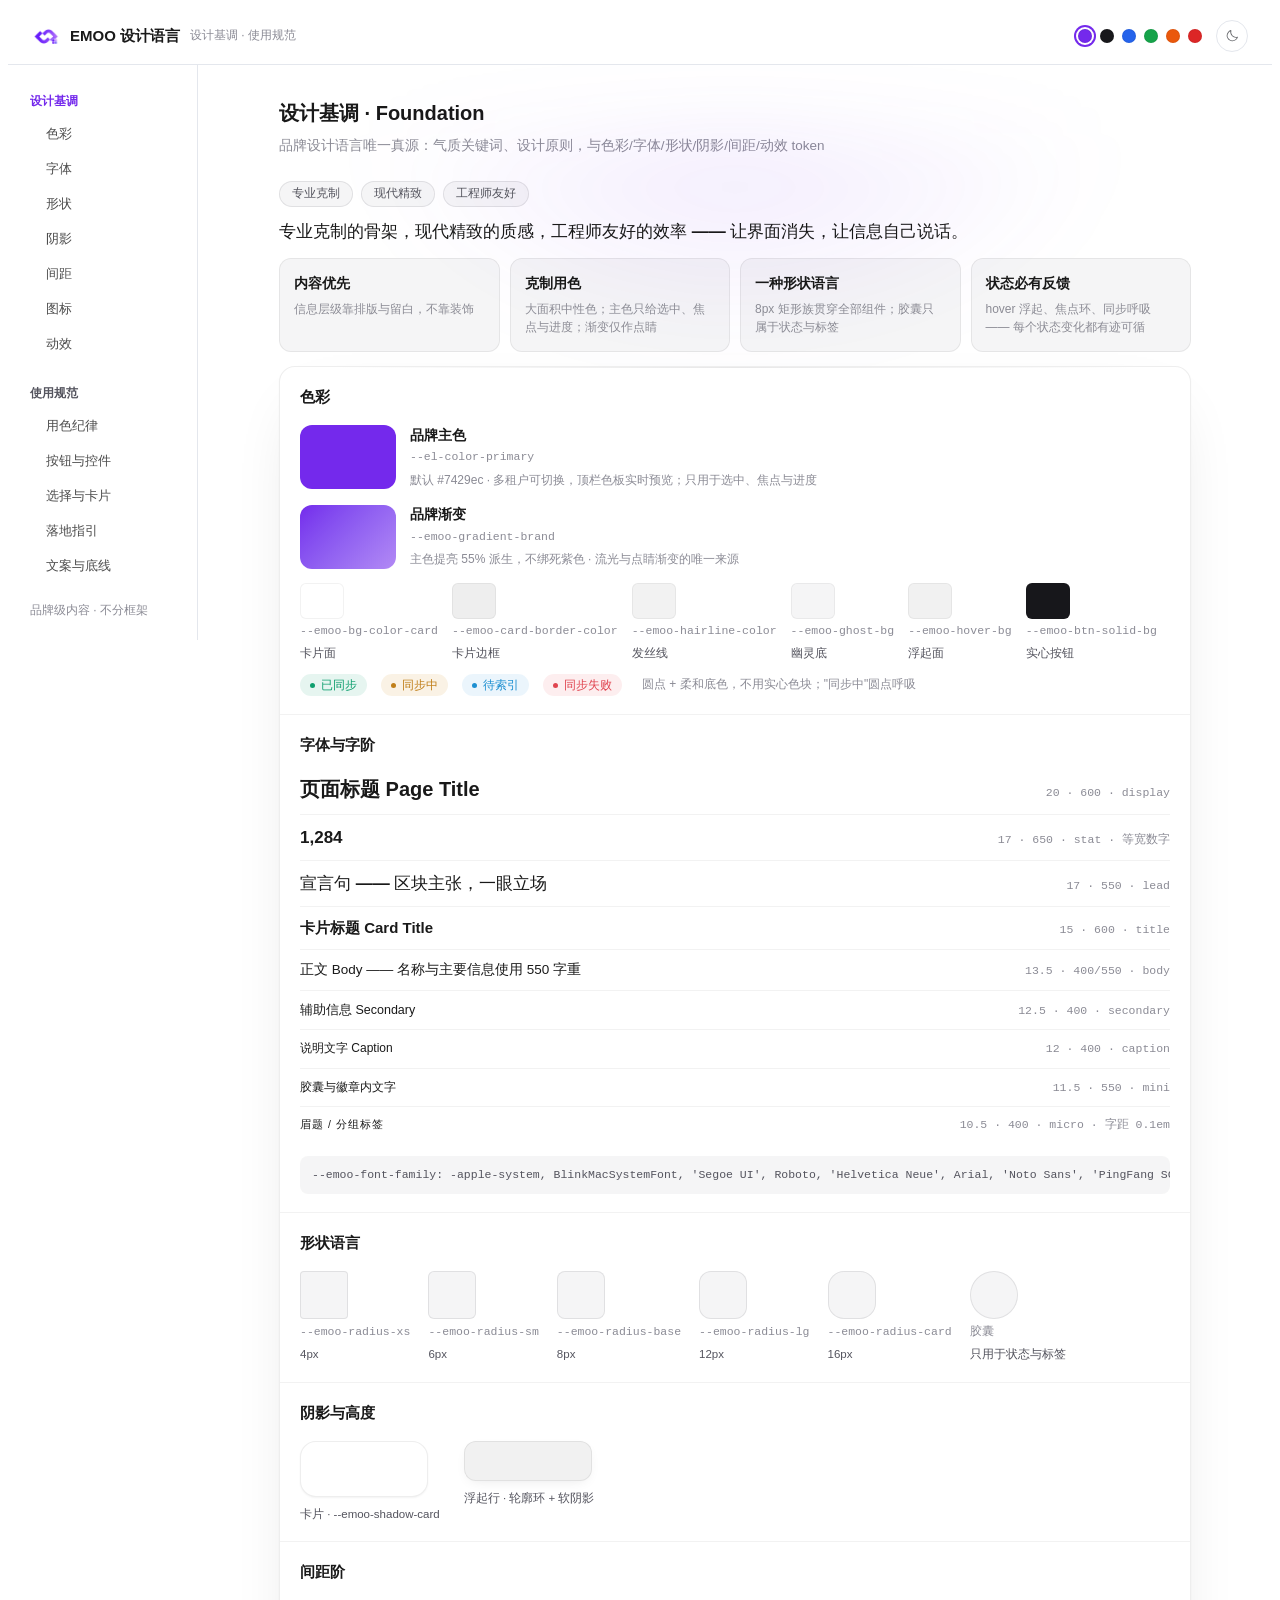
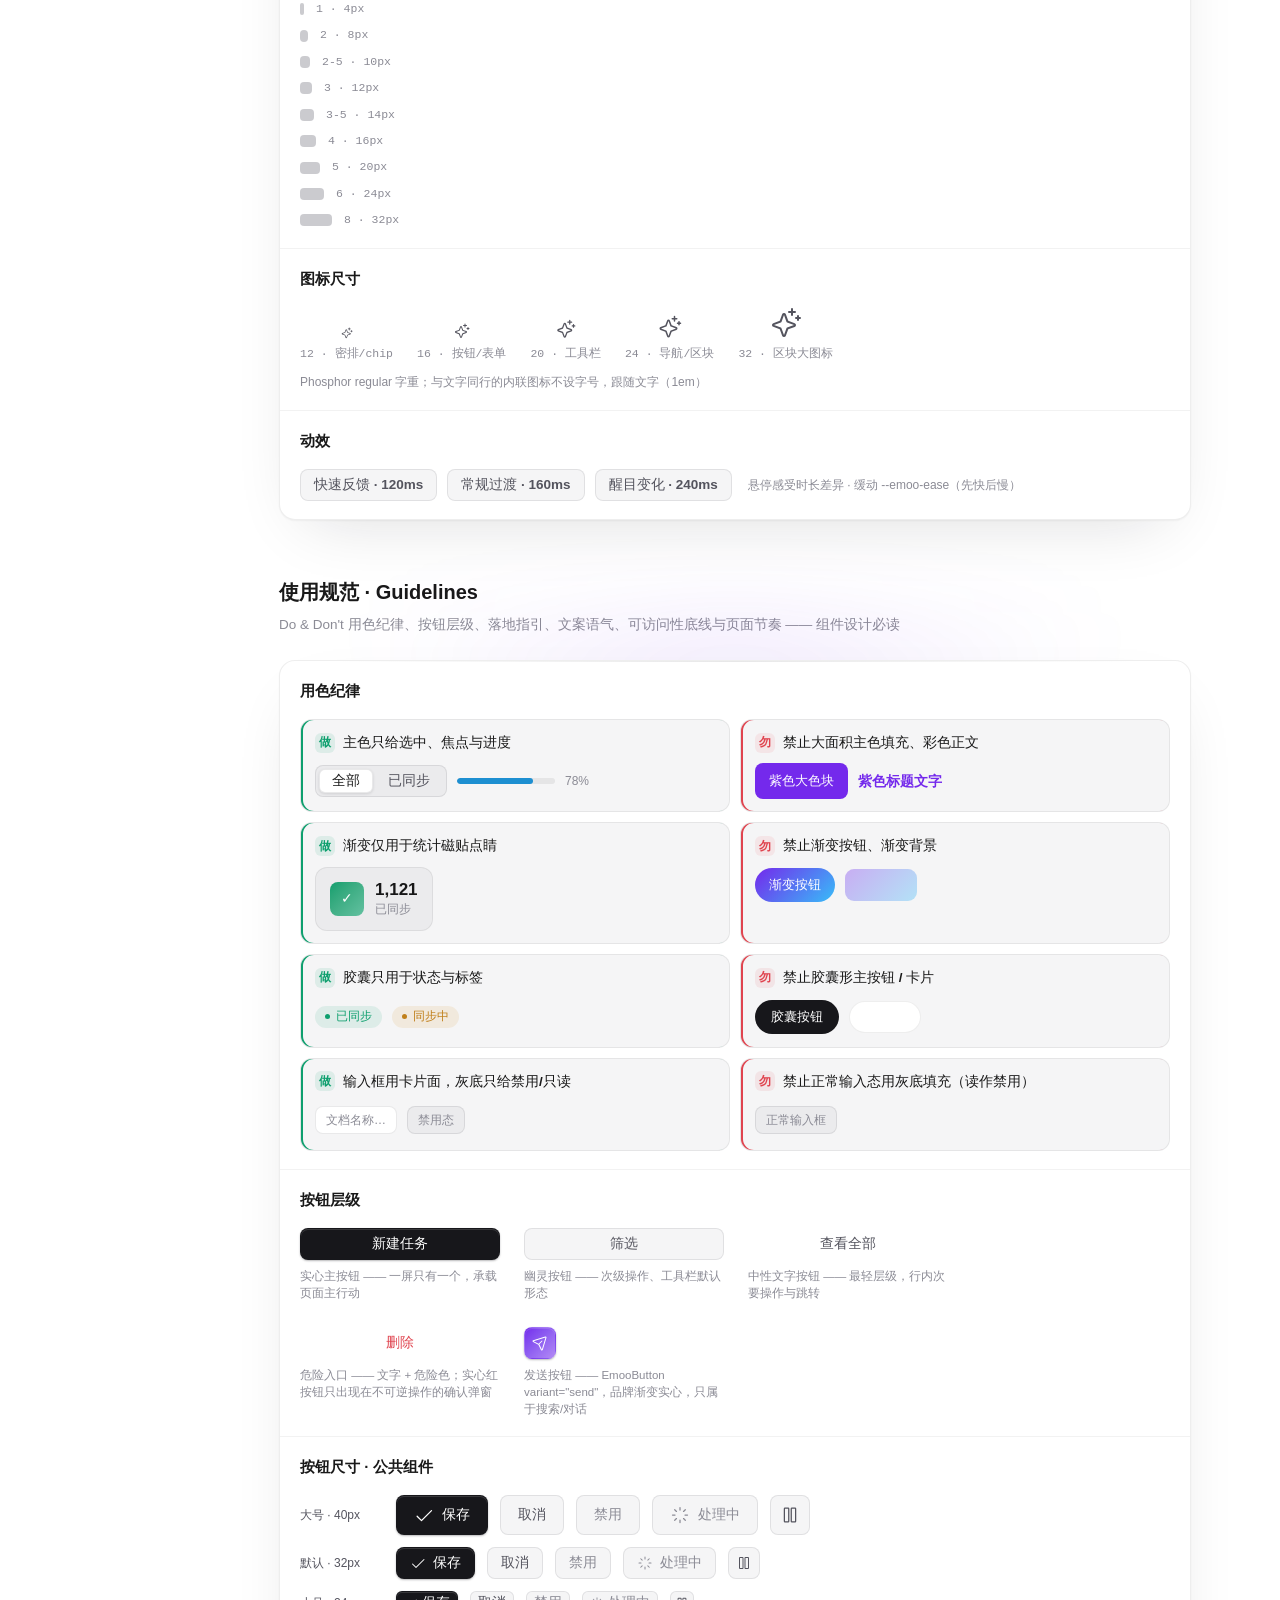
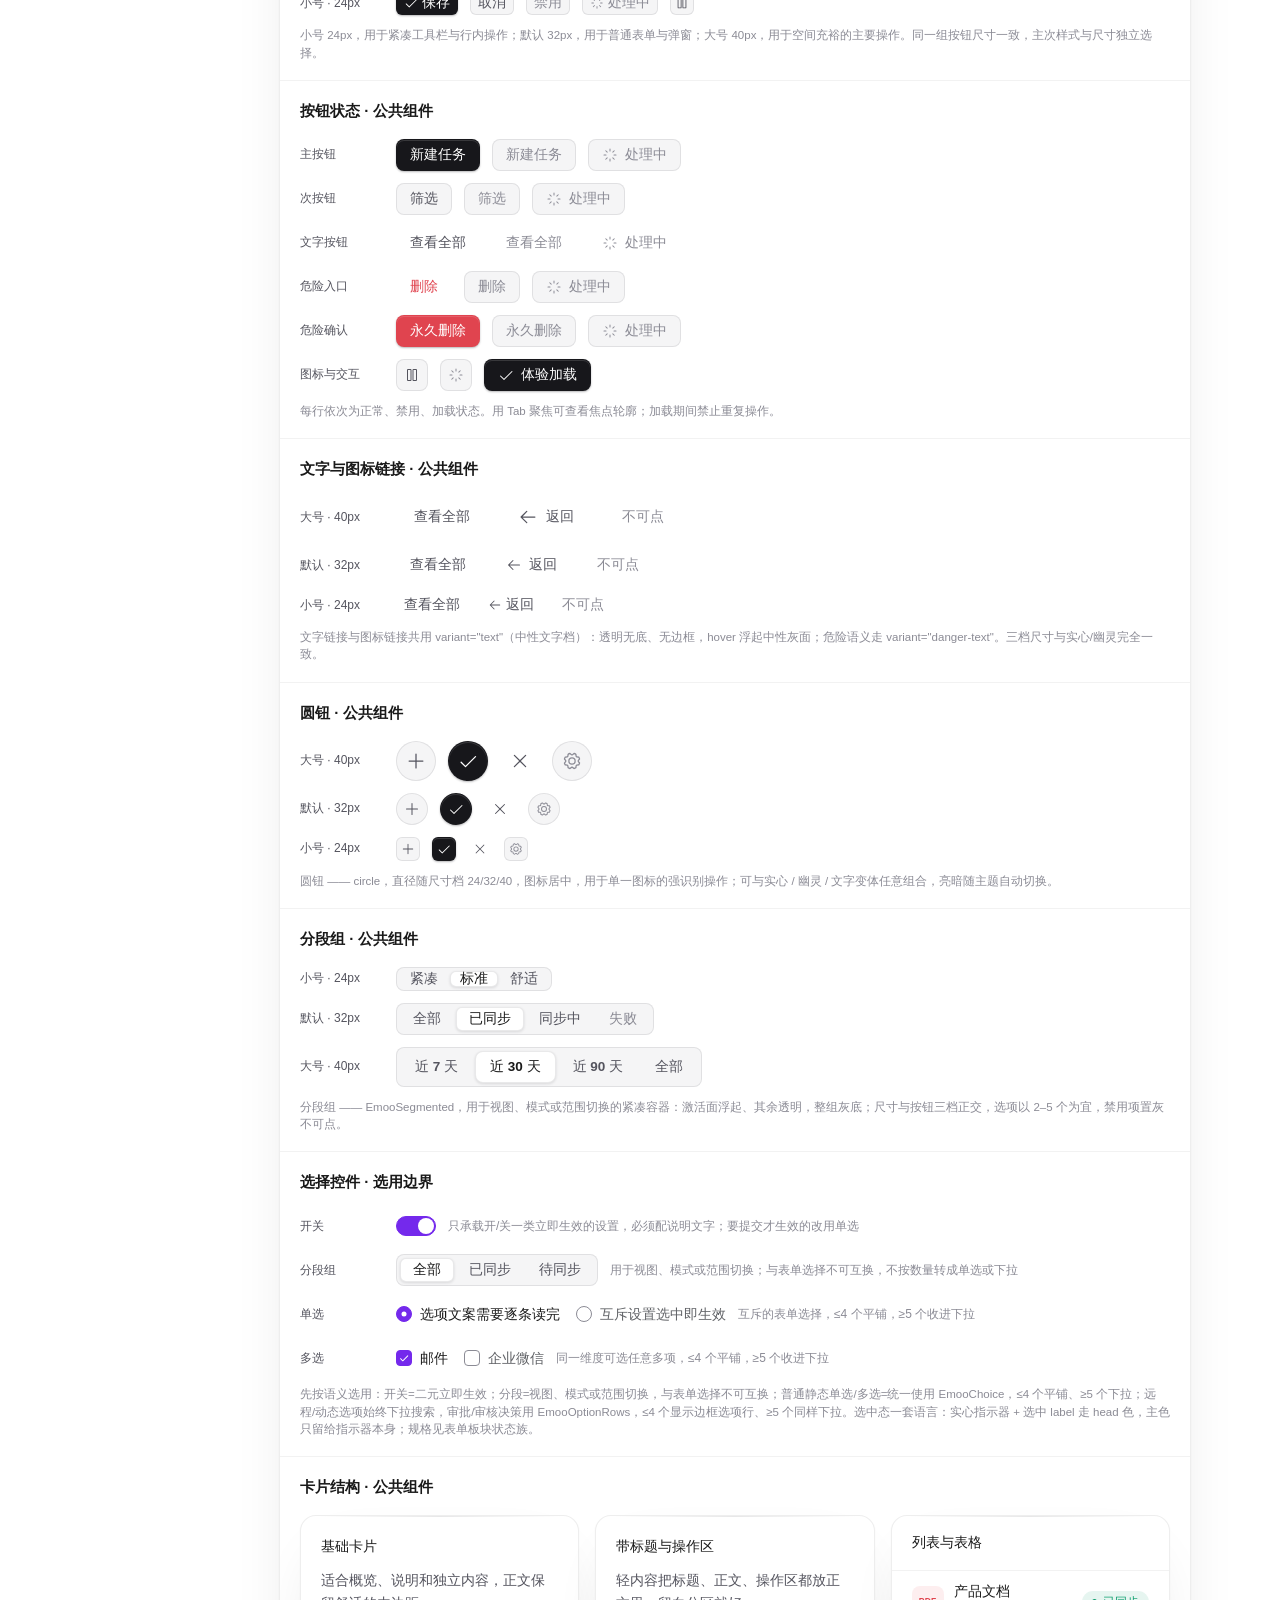
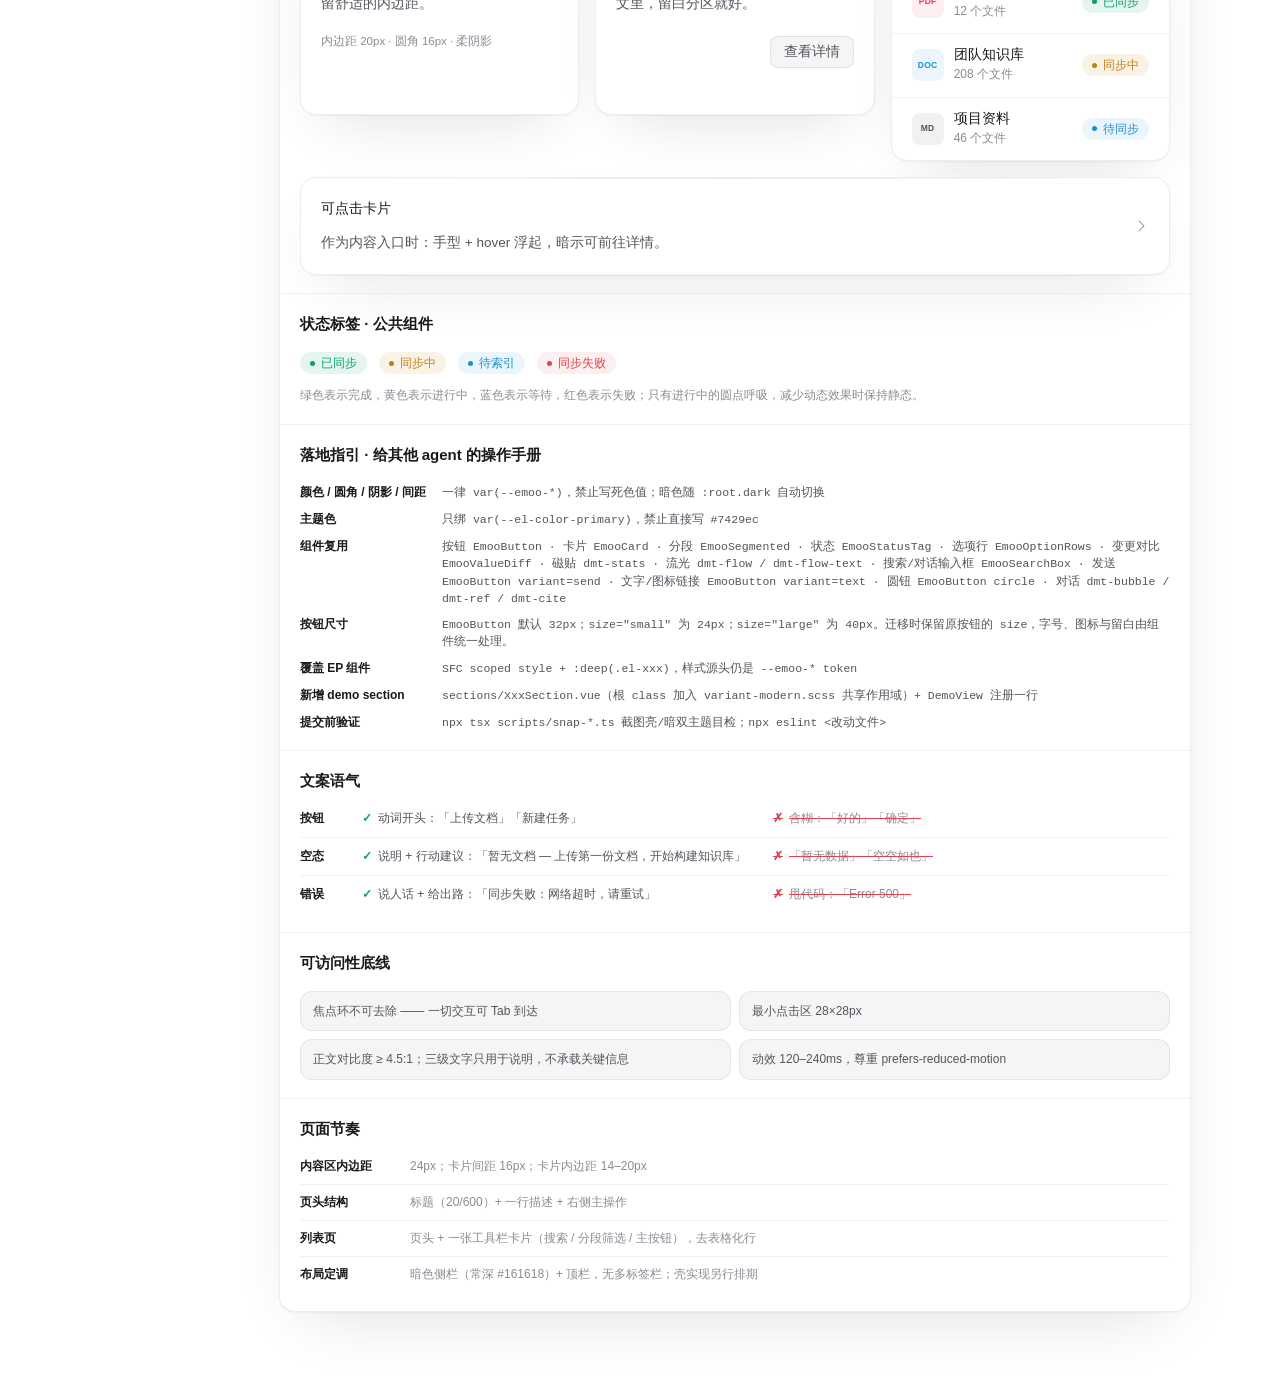
==== design/index.html @ 5b90a4df "publish: emoo-ui@b523238" ====
<!doctype html>
<html lang="zh-hans">
  <head>
    <meta charset="UTF-8" />
    <meta name="viewport" content="width=device-width, initial-scale=1.0" />
    <link rel="icon" type="image/png" href="../favicon.png" />
    <title>EMOO UI · 设计语言</title>
    <!-- 预置（四页同款）：暗色防闪白 + 主色速涂；18 项派生色由应用挂载后经 shared/theme.ts 补全 -->
    <script>
      ;(function () {
        try {
          var t = localStorage.getItem('emoo-pg-theme')
          if (t === 'dark' || (t == null && matchMedia('(prefers-color-scheme: dark)').matches))
            document.documentElement.classList.add('dark')
          var c = localStorage.getItem('emoo-pg-color')
          if (/^#[0-9a-f]{6}$/i.test(c || '')) {
            var s = document.documentElement.style
            s.setProperty('--emoo-color-primary', c)
            s.setProperty(
              '--emoo-color-primary-rgb',
              parseInt(c.slice(1, 3), 16) + ', ' + parseInt(c.slice(3, 5), 16) + ', ' + parseInt(c.slice(5, 7), 16)
            )
          }
        } catch (e) {}
      })()
    </script>
    <script type="module" crossorigin src="../assets/design-B3OkxCpj.js"></script>
    <link rel="modulepreload" crossorigin href="../assets/logo-C8YL3_UU.js">
    <link rel="modulepreload" crossorigin href="../assets/_commonjsHelpers-BhMm7vcB.js">
    <link rel="modulepreload" crossorigin href="../assets/_plugin-vue_export-helper-DXCJQy0o.js">
    <link rel="stylesheet" crossorigin href="../assets/logo-B98oW2_W.css">
    <link rel="stylesheet" crossorigin href="../assets/_plugin-vue_export-helper-Zr2zgqnq.css">
    <link rel="stylesheet" crossorigin href="../assets/design-BXio303w.css">
  </head>
  <body>
    <div id="app"></div>
  </body>
</html>
---- assets/logo-B98oW2_W.css ----
:where(:root){--emoo-color-primary: #7429ec;--emoo-color-primary-rgb: 116, 41, 236;--emoo-color-primary-light-3: #9e69f2;--emoo-color-primary-light-4: #ac7ff4;--emoo-color-primary-light-5: #ba94f6;--emoo-color-primary-light-7: #d5bff9;--emoo-color-primary-light-8: #e3d4fb;--emoo-color-primary-light-9: #f1eafd;--emoo-color-primary-dark-2: #5d21bd;--emoo-border-color-light: #e4e7ed;--emoo-color-on-danger: #ffffff;--emoo-text-color-head: rgb(0, 0, 0, .9);--emoo-text-color-normal: rgba(0, 0, 0, .7);--emoo-bg-color-block: rgba(0, 0, 0, .03);--emoo-bg-color: #fff;--emoo-border-color: var(--emoo-border-color-light);--emoo-bg-chat-page: #f6f6f6;--emoo-bg-color-chat: #fff;--emoo-bg-color-hover: #f6f6f6;--emoo-bg-color-user-message: #e6e8eb;--emoo-bg-color-card: #ffffff;--emoo-card-solid-bg: #ffffff;--emoo-card-glass-flow-a: #ffffff;--emoo-card-glass-flow-b: #ffffff;--emoo-card-border-color: rgba(19, 19, 26, .07);--emoo-card-top-line: rgba(19, 19, 26, .1);--emoo-glow-color: color-mix(in srgb, var(--emoo-color-primary) 10%, transparent);--emoo-shadow-card: 0 1px 2px rgba(19, 19, 26, .05), 0 24px 64px -28px rgba(19, 19, 26, .16);--emoo-hairline-color: rgba(19, 19, 26, .055);--emoo-hover-bg: rgba(19, 19, 26, .06);--emoo-hover-ring-color: rgba(19, 19, 26, .07);--emoo-hover-lift-shadow: rgba(19, 19, 26, .12);--emoo-selected-bg: color-mix(in srgb, var(--emoo-color-primary) 7%, transparent);--emoo-track-bg: rgba(19, 19, 26, .07);--emoo-ghost-bg: rgba(19, 19, 26, .04);--emoo-ghost-border-color: rgba(19, 19, 26, .09);--emoo-btn-solid-bg: #17171b;--emoo-btn-solid-color: #ffffff;--emoo-seg-active-bg: #ffffff;--emoo-text-color-secondary: #54545e;--emoo-text-color-tertiary: #8b8b95;--emoo-color-ok: #0e9f6e;--emoo-color-ok-bg: rgba(14, 159, 110, .1);--emoo-color-warn: #c07f1a;--emoo-color-warn-bg: rgba(214, 148, 40, .12);--emoo-color-danger: #e0444f;--emoo-color-danger-rgb: 224, 68, 79;--emoo-color-danger-bg: rgba(224, 68, 79, .09);--emoo-color-sync: #1d8fd1;--emoo-color-sync-bg: rgba(58, 157, 222, .1);--emoo-color-neutral-bg: rgba(84, 84, 94, .08);--emoo-gradient-brand: linear-gradient(135deg, var(--emoo-color-primary), color-mix(in srgb, var(--emoo-color-primary) 55%, #fff));--emoo-flow-color: color-mix(in srgb, var(--emoo-color-primary) 22%, transparent);--emoo-motion-flow: 1.8s;--emoo-radius-xs: 4px;--emoo-radius-sm: 6px;--emoo-radius-base: 8px;--emoo-radius-lg: 12px;--emoo-radius-card: 16px;--emoo-font-family: -apple-system, BlinkMacSystemFont, "Segoe UI", Roboto, "Helvetica Neue", Arial, "Noto Sans", "PingFang SC", "Microsoft YaHei", sans-serif;--emoo-font-size-stat: 17px;--emoo-font-size-lead: 17px;--emoo-font-size-display: 20px;--emoo-font-size-title: 15px;--emoo-font-size-body: 13.5px;--emoo-font-size-nav: 14px;--emoo-font-size-secondary: 12.5px;--emoo-font-size-caption: 12px;--emoo-font-size-mini: 11.5px;--emoo-font-size-micro: 10.5px;--emoo-space-1: 4px;--emoo-space-2: 8px;--emoo-space-2-5: 10px;--emoo-space-3: 12px;--emoo-space-3-5: 14px;--emoo-space-4: 16px;--emoo-space-5: 20px;--emoo-space-6: 24px;--emoo-space-8: 32px;--emoo-icon-size-12: 12px;--emoo-icon-size-16: 16px;--emoo-icon-size-20: 20px;--emoo-icon-size-24: 24px;--emoo-icon-size-32: 32px;--emoo-motion-fast: .12s;--emoo-motion-base: .16s;--emoo-motion-slow: .24s;--emoo-ease: cubic-bezier(.3, .1, .3, 1)}:where(:root.dark){--emoo-color-primary: #7429ec;--emoo-color-primary-rgb: 116, 41, 236;--emoo-color-primary-light-3: #5723ab;--emoo-color-primary-light-4: #4e2196;--emoo-color-primary-light-5: #441f80;--emoo-color-primary-light-7: #311a55;--emoo-color-primary-light-8: #27183f;--emoo-color-primary-light-9: #1e162a;--emoo-color-primary-dark-2: #9054f0;--emoo-border-color-light: #414243;--emoo-text-color-head: #ffffff;--emoo-text-color-normal: rgba(255, 255, 255, .7);--emoo-bg-color-block: rgba(255, 255, 255, .1);--emoo-bg-color: #141414;--emoo-border-color: var(--emoo-border-color-light);--emoo-bg-chat-page: rgba(255, 255, 255, .03);--emoo-bg-color-chat: #141414;--emoo-bg-color-hover: rgba(255, 255, 255, .08);--emoo-bg-color-user-message: rgba(255, 255, 255, .08);--emoo-bg-color-card: rgba(22, 23, 28, .72);--emoo-card-solid-bg: #16171c;--emoo-card-glass-flow-a: color-mix(in srgb, var(--emoo-card-solid-bg) 72%, var(--emoo-color-primary));--emoo-card-glass-flow-b: color-mix(in srgb, var(--emoo-card-solid-bg) 72%, var(--emoo-color-primary-dark-2));--emoo-card-border-color: rgba(255, 255, 255, .08);--emoo-card-top-line: rgba(255, 255, 255, .13);--emoo-glow-color: color-mix(in srgb, var(--emoo-color-primary) 18%, transparent);--emoo-shadow-card: 0 1px 2px rgba(0, 0, 0, .45), 0 24px 64px -24px rgba(0, 0, 0, .65);--emoo-hairline-color: rgba(255, 255, 255, .055);--emoo-hover-bg: rgba(255, 255, 255, .07);--emoo-hover-ring-color: rgba(255, 255, 255, .1);--emoo-hover-lift-shadow: rgba(0, 0, 0, .55);--emoo-selected-bg: color-mix(in srgb, var(--emoo-color-primary) 14%, transparent);--emoo-track-bg: rgba(255, 255, 255, .08);--emoo-ghost-bg: rgba(255, 255, 255, .05);--emoo-ghost-border-color: rgba(255, 255, 255, .09);--emoo-btn-solid-bg: #f4f4f6;--emoo-btn-solid-color: #0b0b0e;--emoo-seg-active-bg: #1b1c21;--emoo-text-color-secondary: #a6a6b0;--emoo-text-color-tertiary: #64646f;--emoo-color-ok: #46d19a;--emoo-color-ok-bg: rgba(70, 209, 154, .12);--emoo-color-warn: #f0a94b;--emoo-color-warn-bg: rgba(240, 169, 75, .13);--emoo-color-danger: #f0616b;--emoo-color-danger-rgb: 240, 97, 107;--emoo-color-danger-bg: rgba(240, 97, 107, .12);--emoo-color-sync: #58b6f0;--emoo-color-sync-bg: rgba(88, 182, 240, .12);--emoo-color-neutral-bg: rgba(166, 166, 176, .13)}*,*:before,*:after{box-sizing:border-box}.pg-topbar{display:flex;align-items:center;justify-content:space-between;gap:1rem;padding:.75rem 1.5rem;border-bottom:1px solid var(--emoo-border-color);background:var(--emoo-bg-color);position:sticky;top:0;z-index:10}.pg-brand{display:flex;align-items:center;gap:.625rem;font-size:var(--emoo-font-size-title);font-weight:600;color:var(--emoo-text-color-head);text-decoration:none}.pg-brand:hover{color:var(--emoo-color-primary)}.pg-brand img{display:inline-block;width:1.75rem;height:1.75rem;border-radius:var(--emoo-radius-sm)}.pg-brand small{font-size:var(--emoo-font-size-caption);font-weight:400;color:var(--emoo-text-color-tertiary)}.pg-actions{display:flex;align-items:center;gap:.875rem}.pg-dots{display:flex;align-items:center;gap:.5rem}.pg-dot{width:14px;height:14px;padding:0;border:1px solid var(--emoo-hairline-color);border-radius:50%;cursor:pointer;transition:transform var(--emoo-motion-fast) var(--emoo-ease)}.pg-dot:hover{transform:scale(1.2)}.pg-dot.is-active{box-shadow:0 0 0 2px var(--emoo-bg-color),0 0 0 4px var(--emoo-color-primary)}.pg-toggle{display:inline-flex;align-items:center;justify-content:center;width:2rem;height:2rem;border:1px solid var(--emoo-border-color);border-radius:50%;background:var(--emoo-bg-color-card);color:var(--emoo-text-color-normal);cursor:pointer;transition:border-color var(--emoo-motion-fast) var(--emoo-ease),color var(--emoo-motion-fast) var(--emoo-ease)}.pg-toggle:hover{border-color:var(--emoo-color-primary);color:var(--emoo-color-primary)}.pg-toggle svg{width:1rem;height:1rem}.pg-nav{width:190px;flex-shrink:0;display:flex;flex-direction:column;padding:20px 12px;border-right:1px solid var(--emoo-border-color)}.pg-nav--sticky{position:sticky;top:0;align-self:start}.pg-nav__label{padding:0 10px 8px;font-size:var(--emoo-font-size-caption);font-weight:600;color:var(--emoo-text-color-secondary)}.pg-nav__item{display:block;width:100%;padding:8px 10px;margin-bottom:2px;border:none;border-radius:var(--emoo-radius-base);background:transparent;font-size:var(--emoo-font-size-body);font-family:inherit;text-align:left;text-decoration:none;color:var(--emoo-text-color-normal);cursor:pointer;transition:background-color .15s ease,color .15s ease}.pg-nav__item:hover{background:rgba(var(--emoo-color-primary-rgb),.06);color:var(--emoo-color-primary)}.pg-nav__item.is-active{background:rgba(var(--emoo-color-primary-rgb),.1);color:var(--emoo-color-primary);font-weight:500}.pg-nav__hint{margin-top:16px;padding:0 10px;font-size:var(--emoo-font-size-caption);color:var(--emoo-text-color-tertiary)}@media(max-width:760px){.pg-topbar{padding:.625rem 1rem}.pg-brand small{display:none}.pg-nav{width:auto;flex-direction:row;flex-wrap:wrap;align-items:center;gap:6px;padding:12px;border-right:none;border-bottom:1px solid var(--emoo-border-color)}.pg-nav__label{flex-basis:100%;padding:0}.pg-nav__item{width:auto;margin:0}.pg-nav__hint{display:none}}
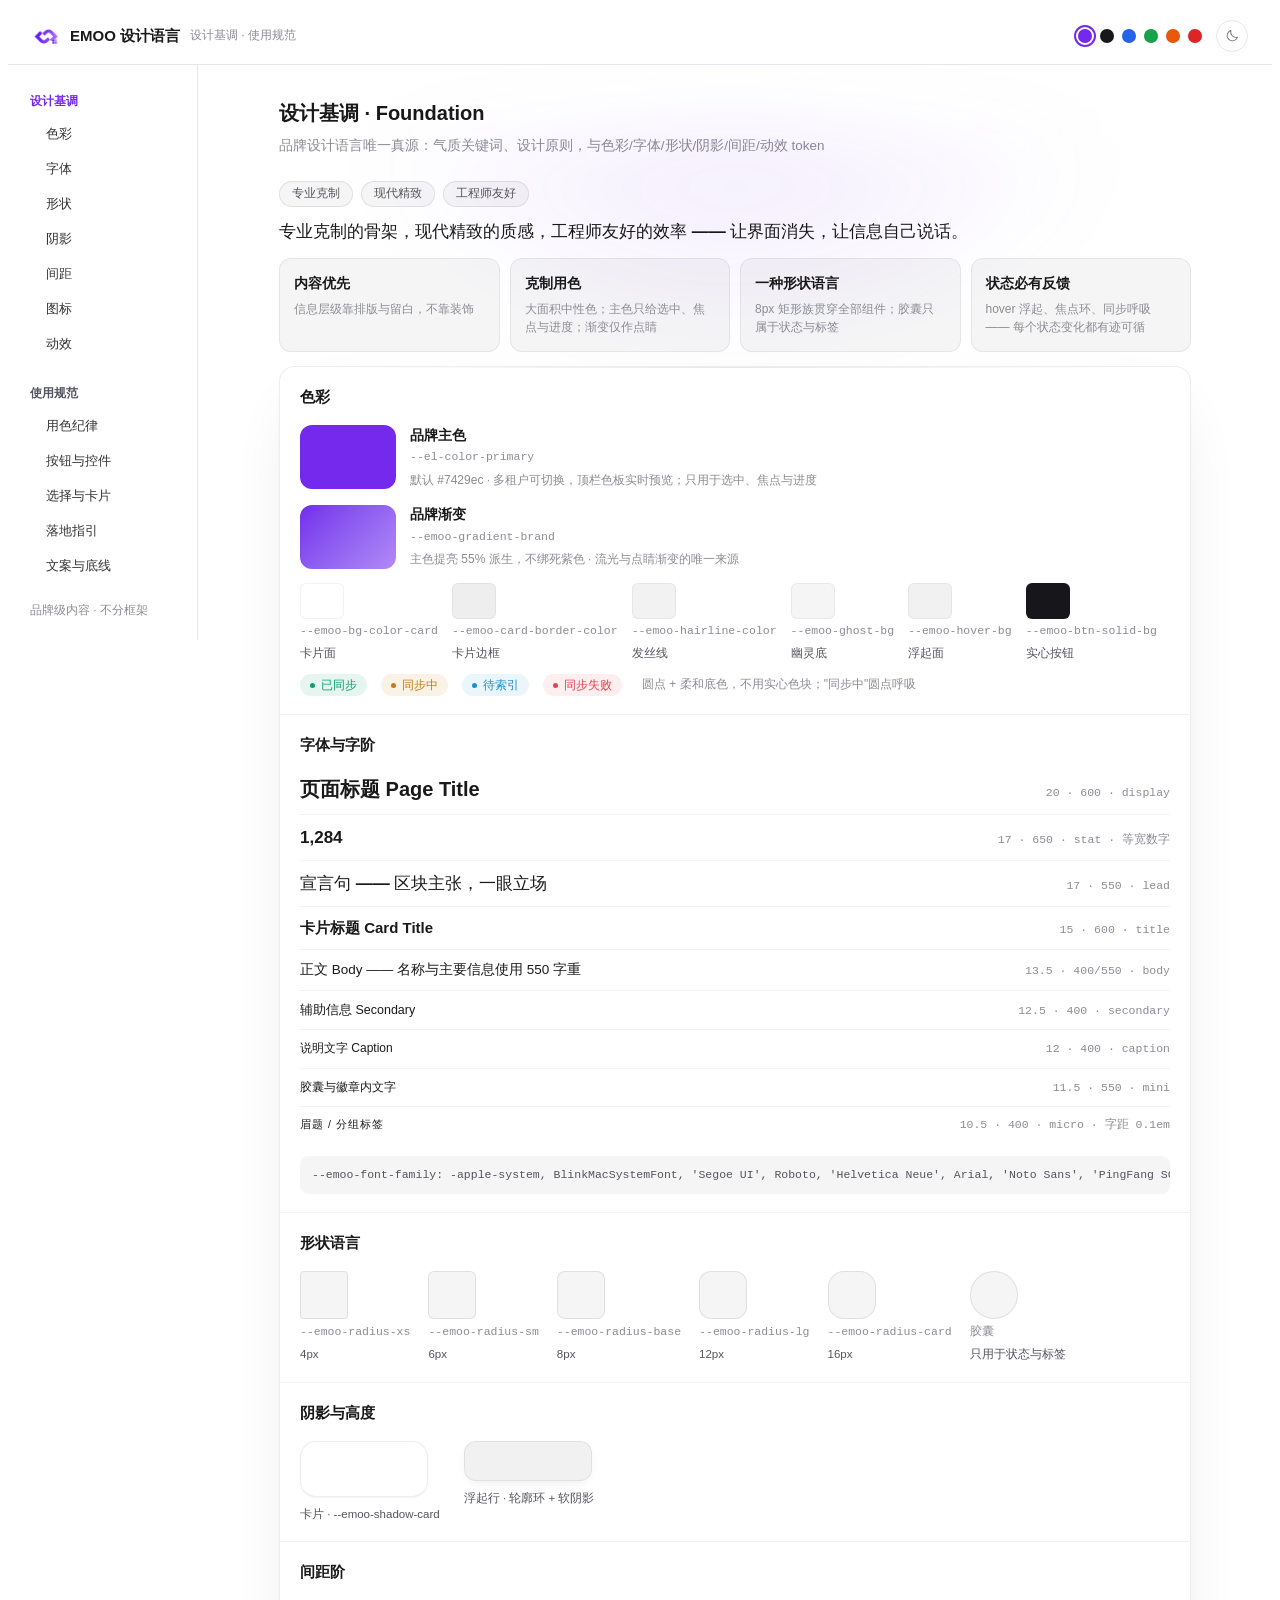
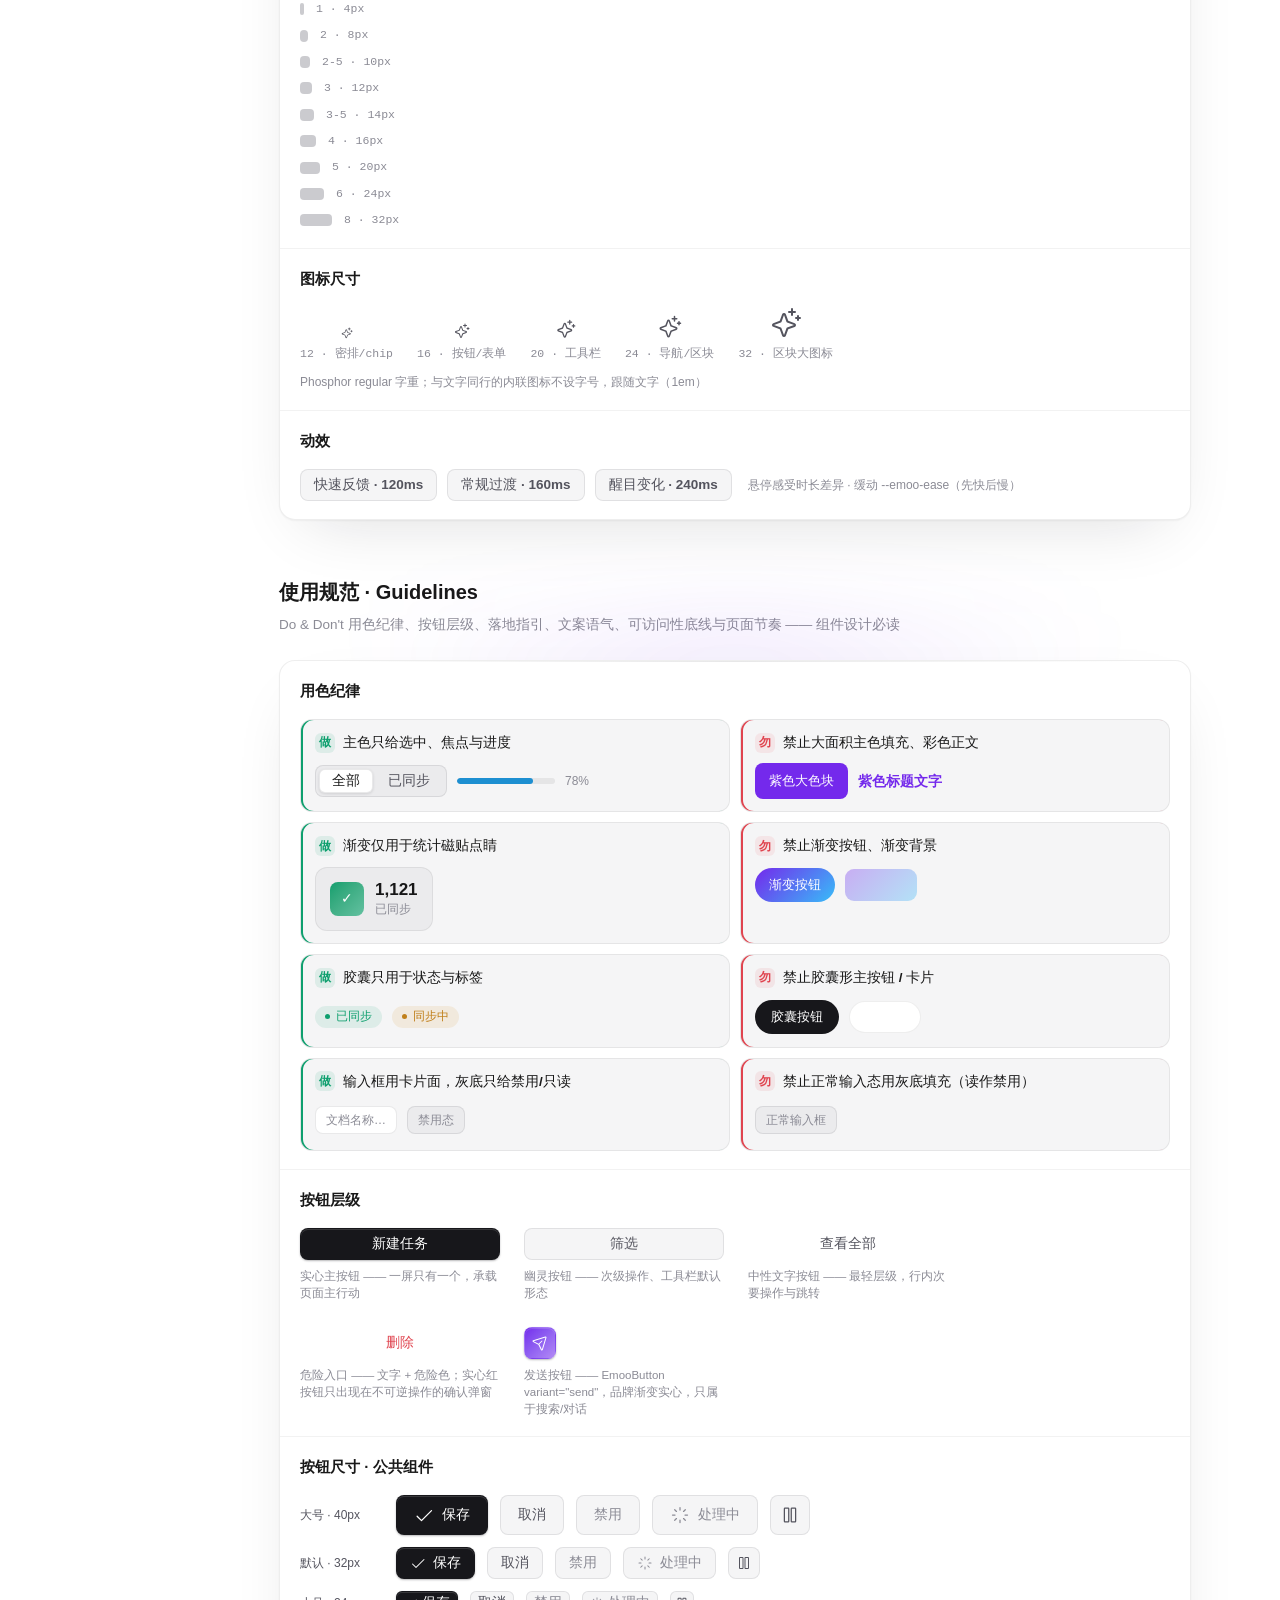
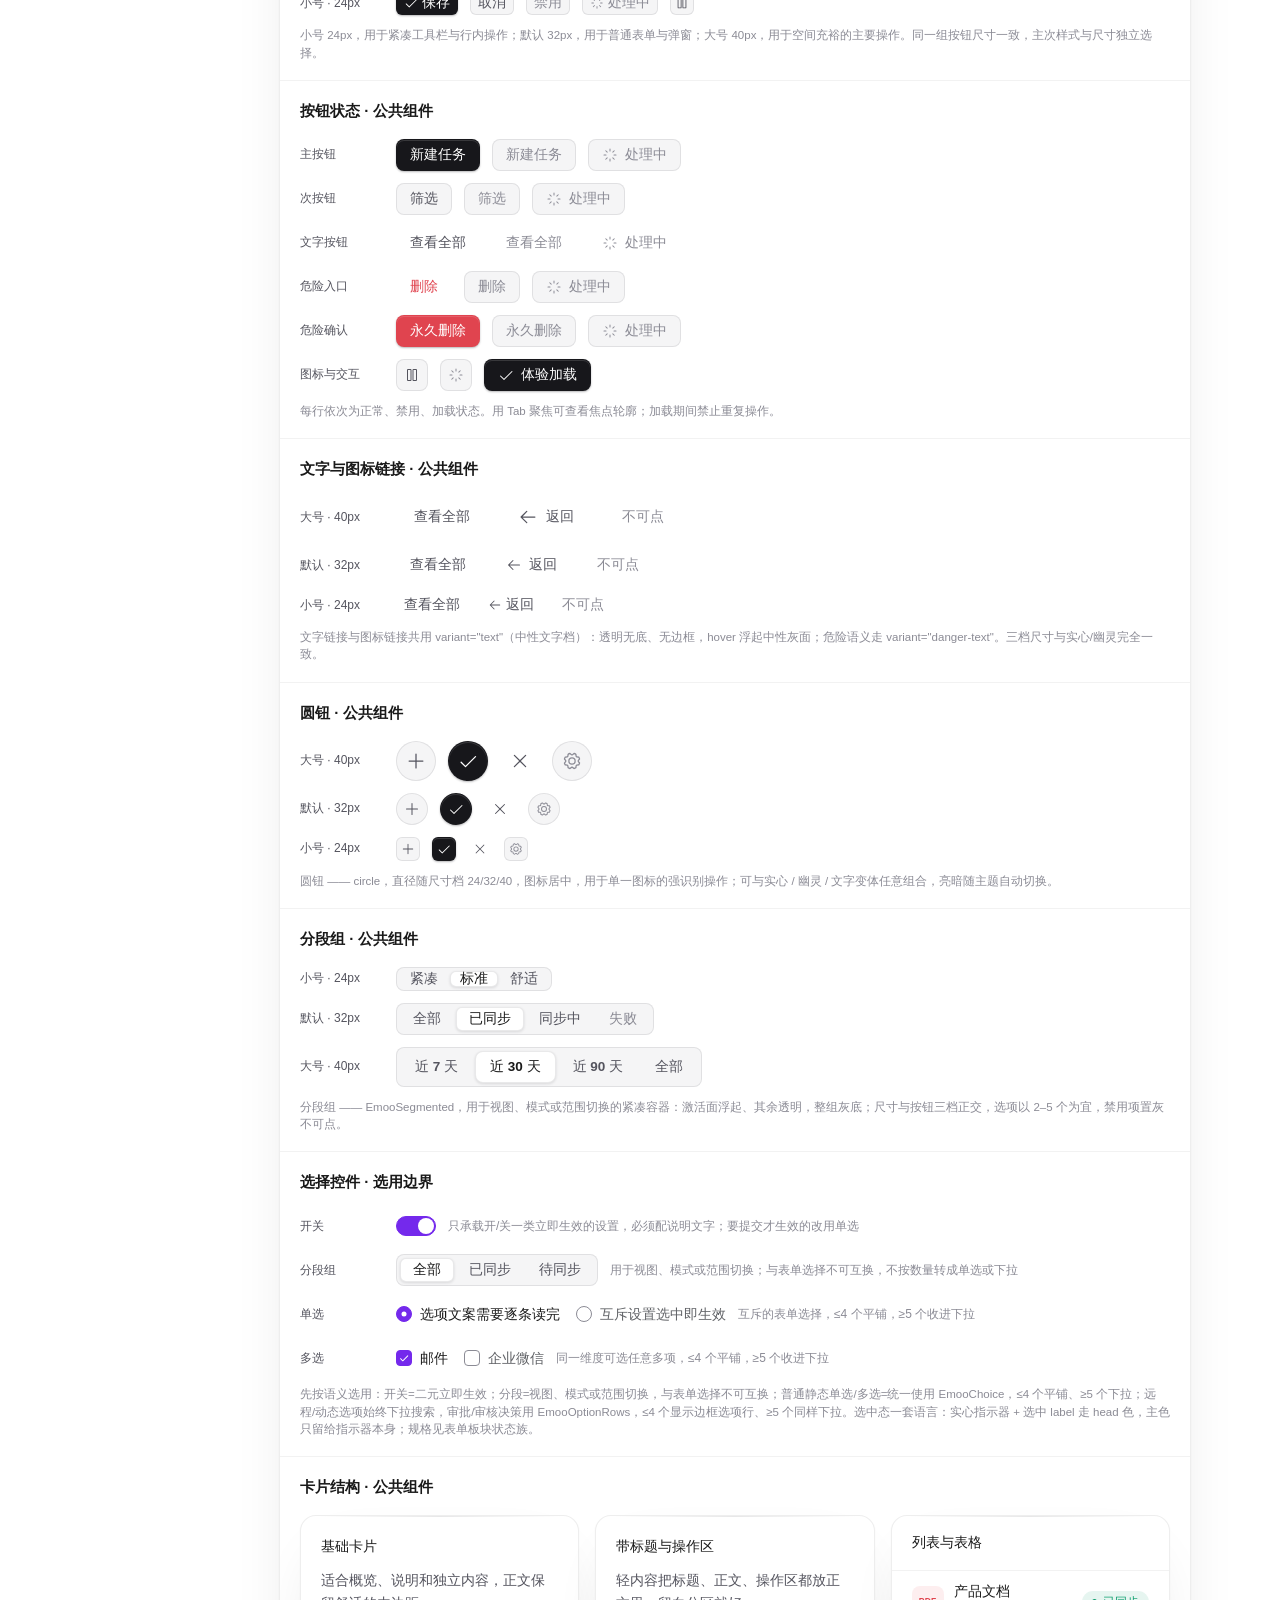
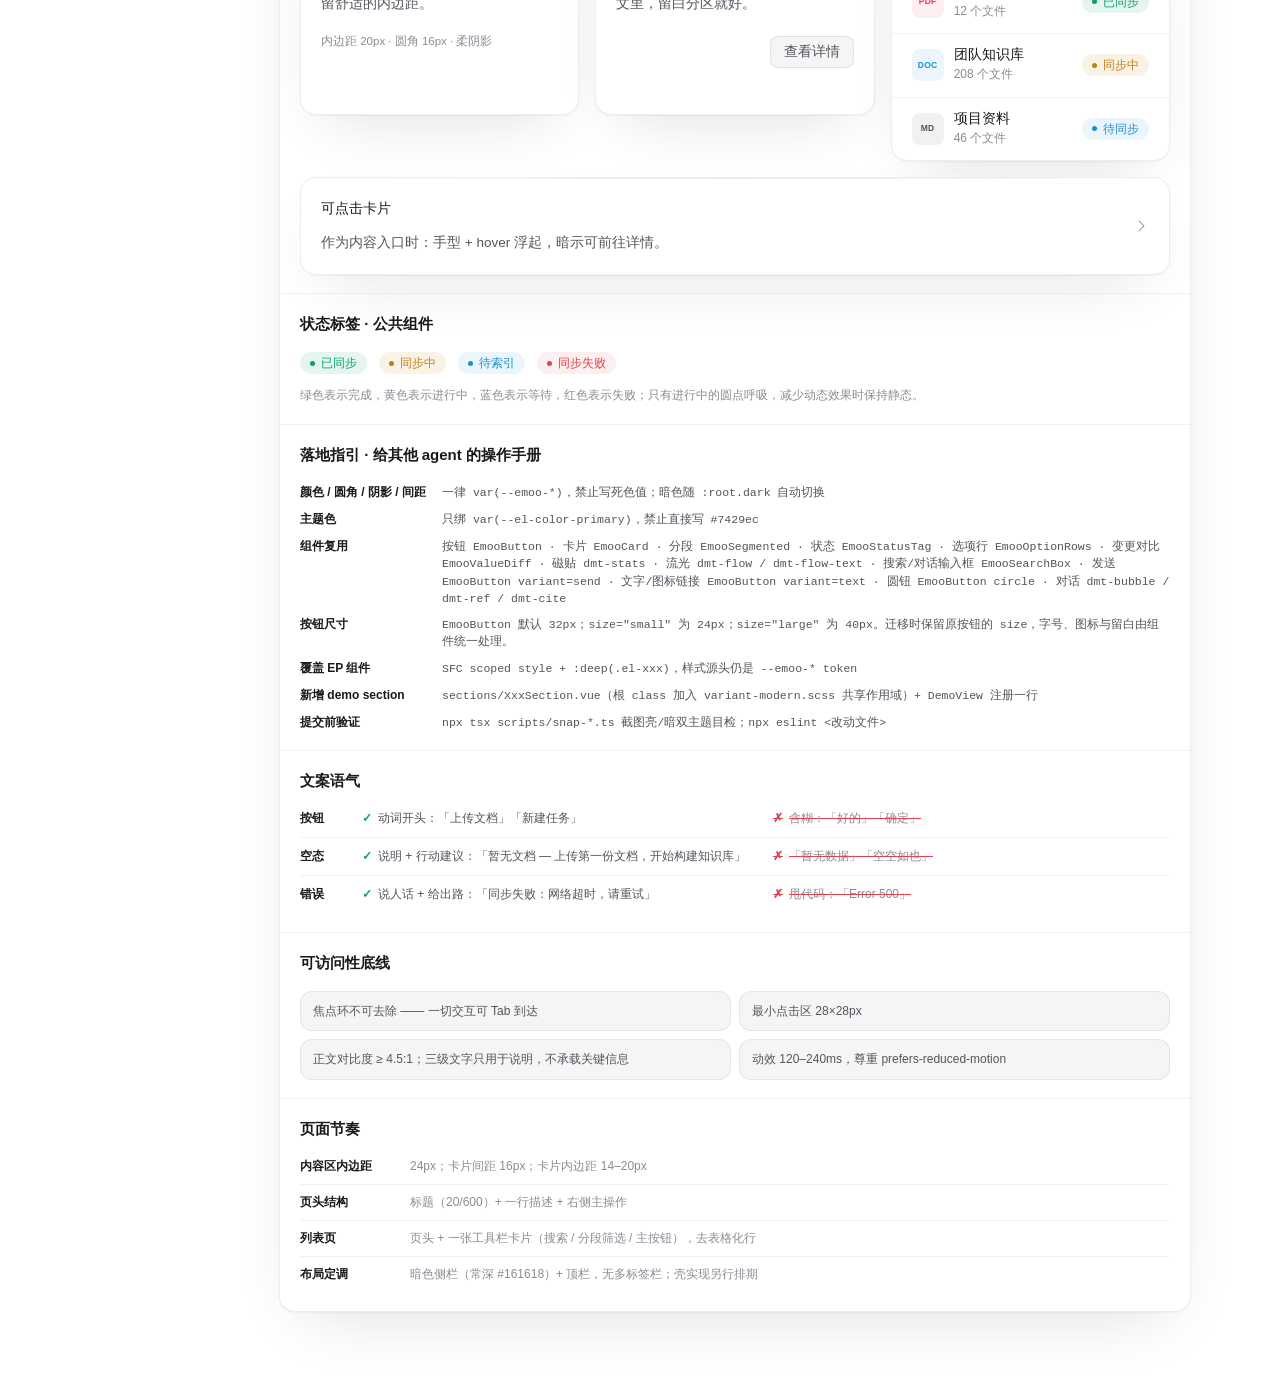
==== commit 32447205: "publish: emoo-ui@f4b8f51" ====
--- a/design/index.html
+++ b/design/index.html
@@ -24,12 +24,12 @@
         } catch (e) {}
       })()
     </script>
-    <script type="module" crossorigin src="../assets/design-B3OkxCpj.js"></script>
-    <link rel="modulepreload" crossorigin href="../assets/logo-C8YL3_UU.js">
+    <script type="module" crossorigin src="../assets/design-Ds86GOUq.js"></script>
+    <link rel="modulepreload" crossorigin href="../assets/logo-DOin1PjJ.js">
     <link rel="modulepreload" crossorigin href="../assets/_commonjsHelpers-BhMm7vcB.js">
-    <link rel="modulepreload" crossorigin href="../assets/_plugin-vue_export-helper-DXCJQy0o.js">
-    <link rel="stylesheet" crossorigin href="../assets/logo-B98oW2_W.css">
-    <link rel="stylesheet" crossorigin href="../assets/_plugin-vue_export-helper-Zr2zgqnq.css">
+    <link rel="modulepreload" crossorigin href="../assets/_plugin-vue_export-helper-GrObktwv.js">
+    <link rel="stylesheet" crossorigin href="../assets/logo-ChWh5H4u.css">
+    <link rel="stylesheet" crossorigin href="../assets/_plugin-vue_export-helper-BgW8QY5Z.css">
     <link rel="stylesheet" crossorigin href="../assets/design-BXio303w.css">
   </head>
   <body>
--- a/assets/logo-ChWh5H4u.css
+++ b/assets/logo-ChWh5H4u.css
@@ -0,0 +1 @@
+:where(:root){--emoo-color-primary: #7429ec;--emoo-color-primary-rgb: 116, 41, 236;--emoo-color-primary-light-3: #9e69f2;--emoo-color-primary-light-4: #ac7ff4;--emoo-color-primary-light-5: #ba94f6;--emoo-color-primary-light-7: #d5bff9;--emoo-color-primary-light-8: #e3d4fb;--emoo-color-primary-light-9: #f1eafd;--emoo-color-primary-dark-2: #5d21bd;--emoo-border-color-light: #e4e7ed;--emoo-color-on-danger: #ffffff;--emoo-text-color-head: rgb(0, 0, 0, .9);--emoo-text-color-normal: rgba(0, 0, 0, .8);--emoo-bg-color-block: rgba(0, 0, 0, .03);--emoo-bg-color: #fff;--emoo-border-color: var(--emoo-border-color-light);--emoo-bg-chat-page: #f6f6f6;--emoo-bg-color-chat: #fff;--emoo-bg-color-hover: #f6f6f6;--emoo-bg-color-user-message: #e6e8eb;--emoo-bg-color-card: #ffffff;--emoo-card-solid-bg: #ffffff;--emoo-inverse-solid-bg: rgb(0, 0, 0, .9);--emoo-card-glass-flow-a: #ffffff;--emoo-card-glass-flow-b: #ffffff;--emoo-card-border-color: rgba(19, 19, 26, .07);--emoo-card-top-line: rgba(19, 19, 26, .1);--emoo-glow-color: color-mix(in srgb, var(--emoo-color-primary) 10%, transparent);--emoo-shadow-card: 0 1px 2px rgba(19, 19, 26, .05), 0 24px 64px -28px rgba(19, 19, 26, .16);--emoo-hairline-color: rgba(19, 19, 26, .055);--emoo-hover-bg: rgba(19, 19, 26, .06);--emoo-hover-ring-color: rgba(19, 19, 26, .07);--emoo-hover-lift-shadow: rgba(19, 19, 26, .12);--emoo-selected-bg: color-mix(in srgb, var(--emoo-color-primary) 7%, transparent);--emoo-track-bg: rgba(19, 19, 26, .07);--emoo-ghost-bg: rgba(19, 19, 26, .04);--emoo-ghost-border-color: rgba(19, 19, 26, .09);--emoo-btn-solid-bg: #17171b;--emoo-btn-solid-color: #ffffff;--emoo-seg-active-bg: #ffffff;--emoo-text-color-secondary: #54545e;--emoo-text-color-tertiary: #8b8b95;--emoo-color-ok: #0e9f6e;--emoo-color-ok-bg: rgba(14, 159, 110, .1);--emoo-color-warn: #c07f1a;--emoo-color-warn-bg: rgba(214, 148, 40, .12);--emoo-color-danger: #e0444f;--emoo-color-danger-rgb: 224, 68, 79;--emoo-color-danger-bg: rgba(224, 68, 79, .09);--emoo-color-sync: #1d8fd1;--emoo-color-sync-bg: rgba(58, 157, 222, .1);--emoo-color-neutral-bg: rgba(84, 84, 94, .08);--emoo-gradient-brand: linear-gradient(135deg, var(--emoo-color-primary), color-mix(in srgb, var(--emoo-color-primary) 55%, #fff));--emoo-flow-color: color-mix(in srgb, var(--emoo-color-primary) 22%, transparent);--emoo-motion-flow: 1.8s;--emoo-radius-xs: 4px;--emoo-radius-sm: 6px;--emoo-radius-base: 8px;--emoo-radius-lg: 12px;--emoo-radius-card: 16px;--emoo-font-family: -apple-system, BlinkMacSystemFont, "Segoe UI", Roboto, "Helvetica Neue", Arial, "Noto Sans", "PingFang SC", "Microsoft YaHei", sans-serif;--emoo-font-size-stat: 17px;--emoo-font-size-lead: 17px;--emoo-font-size-display: 20px;--emoo-font-size-title: 15px;--emoo-font-size-body: 13.5px;--emoo-font-size-nav: 14px;--emoo-font-size-secondary: 12.5px;--emoo-font-size-caption: 12px;--emoo-font-size-mini: 11.5px;--emoo-font-size-micro: 10.5px;--emoo-space-1: 4px;--emoo-space-2: 8px;--emoo-space-2-5: 10px;--emoo-space-3: 12px;--emoo-space-3-5: 14px;--emoo-space-4: 16px;--emoo-space-5: 20px;--emoo-space-6: 24px;--emoo-space-8: 32px;--emoo-icon-size-12: 12px;--emoo-icon-size-16: 16px;--emoo-icon-size-20: 20px;--emoo-icon-size-24: 24px;--emoo-icon-size-32: 32px;--emoo-motion-fast: .12s;--emoo-motion-base: .16s;--emoo-motion-slow: .24s;--emoo-ease: cubic-bezier(.3, .1, .3, 1)}:where(:root.dark){--emoo-color-primary: #7429ec;--emoo-color-primary-rgb: 116, 41, 236;--emoo-color-primary-light-3: #5723ab;--emoo-color-primary-light-4: #4e2196;--emoo-color-primary-light-5: #441f80;--emoo-color-primary-light-7: #311a55;--emoo-color-primary-light-8: #27183f;--emoo-color-primary-light-9: #1e162a;--emoo-color-primary-dark-2: #9054f0;--emoo-border-color-light: #414243;--emoo-text-color-head: #ffffff;--emoo-text-color-normal: rgba(255, 255, 255, .8);--emoo-bg-color-block: rgba(255, 255, 255, .1);--emoo-bg-color: #141414;--emoo-border-color: var(--emoo-border-color-light);--emoo-bg-chat-page: rgba(255, 255, 255, .03);--emoo-bg-color-chat: #141414;--emoo-bg-color-hover: rgba(255, 255, 255, .08);--emoo-bg-color-user-message: rgba(255, 255, 255, .08);--emoo-bg-color-card: rgba(22, 23, 28, .72);--emoo-card-solid-bg: #16171c;--emoo-inverse-solid-bg: #ffffff;--emoo-card-glass-flow-a: color-mix(in srgb, var(--emoo-card-solid-bg) 72%, var(--emoo-color-primary));--emoo-card-glass-flow-b: color-mix(in srgb, var(--emoo-card-solid-bg) 72%, var(--emoo-color-primary-dark-2));--emoo-card-border-color: rgba(255, 255, 255, .08);--emoo-card-top-line: rgba(255, 255, 255, .13);--emoo-glow-color: color-mix(in srgb, var(--emoo-color-primary) 18%, transparent);--emoo-shadow-card: 0 1px 2px rgba(0, 0, 0, .45), 0 24px 64px -24px rgba(0, 0, 0, .65);--emoo-hairline-color: rgba(255, 255, 255, .055);--emoo-hover-bg: rgba(255, 255, 255, .07);--emoo-hover-ring-color: rgba(255, 255, 255, .1);--emoo-hover-lift-shadow: rgba(0, 0, 0, .55);--emoo-selected-bg: color-mix(in srgb, var(--emoo-color-primary) 14%, transparent);--emoo-track-bg: rgba(255, 255, 255, .08);--emoo-ghost-bg: rgba(255, 255, 255, .05);--emoo-ghost-border-color: rgba(255, 255, 255, .09);--emoo-btn-solid-bg: #f4f4f6;--emoo-btn-solid-color: #0b0b0e;--emoo-seg-active-bg: #1b1c21;--emoo-text-color-secondary: #a6a6b0;--emoo-text-color-tertiary: #64646f;--emoo-color-ok: #46d19a;--emoo-color-ok-bg: rgba(70, 209, 154, .12);--emoo-color-warn: #f0a94b;--emoo-color-warn-bg: rgba(240, 169, 75, .13);--emoo-color-danger: #f0616b;--emoo-color-danger-rgb: 240, 97, 107;--emoo-color-danger-bg: rgba(240, 97, 107, .12);--emoo-color-sync: #58b6f0;--emoo-color-sync-bg: rgba(88, 182, 240, .12);--emoo-color-neutral-bg: rgba(166, 166, 176, .13)}*,*:before,*:after{box-sizing:border-box}.pg-topbar{display:flex;align-items:center;justify-content:space-between;gap:1rem;padding:.75rem 1.5rem;border-bottom:1px solid var(--emoo-border-color);background:var(--emoo-bg-color);position:sticky;top:0;z-index:10}.pg-brand{display:flex;align-items:center;gap:.625rem;font-size:var(--emoo-font-size-title);font-weight:600;color:var(--emoo-text-color-head);text-decoration:none}.pg-brand:hover{color:var(--emoo-color-primary)}.pg-brand img{display:inline-block;width:1.75rem;height:1.75rem;border-radius:var(--emoo-radius-sm)}.pg-brand small{font-size:var(--emoo-font-size-caption);font-weight:400;color:var(--emoo-text-color-tertiary)}.pg-actions{display:flex;align-items:center;gap:.875rem}.pg-dots{display:flex;align-items:center;gap:.5rem}.pg-dot{width:14px;height:14px;padding:0;border:1px solid var(--emoo-hairline-color);border-radius:50%;cursor:pointer;transition:transform var(--emoo-motion-fast) var(--emoo-ease)}.pg-dot:hover{transform:scale(1.2)}.pg-dot.is-active{box-shadow:0 0 0 2px var(--emoo-bg-color),0 0 0 4px var(--emoo-color-primary)}.pg-toggle{display:inline-flex;align-items:center;justify-content:center;width:2rem;height:2rem;border:1px solid var(--emoo-border-color);border-radius:50%;background:var(--emoo-bg-color-card);color:var(--emoo-text-color-normal);cursor:pointer;transition:border-color var(--emoo-motion-fast) var(--emoo-ease),color var(--emoo-motion-fast) var(--emoo-ease)}.pg-toggle:hover{border-color:var(--emoo-color-primary);color:var(--emoo-color-primary)}.pg-toggle svg{width:1rem;height:1rem}.pg-nav{width:190px;flex-shrink:0;display:flex;flex-direction:column;padding:20px 12px;border-right:1px solid var(--emoo-border-color)}.pg-nav--sticky{position:sticky;top:0;align-self:start}.pg-nav__label{padding:0 10px 8px;font-size:var(--emoo-font-size-caption);font-weight:600;color:var(--emoo-text-color-secondary)}.pg-nav__item{display:block;width:100%;padding:8px 10px;margin-bottom:2px;border:none;border-radius:var(--emoo-radius-base);background:transparent;font-size:var(--emoo-font-size-body);font-family:inherit;text-align:left;text-decoration:none;color:var(--emoo-text-color-normal);cursor:pointer;transition:background-color .15s ease,color .15s ease}.pg-nav__item:hover{background:rgba(var(--emoo-color-primary-rgb),.06);color:var(--emoo-color-primary)}.pg-nav__item.is-active{background:rgba(var(--emoo-color-primary-rgb),.1);color:var(--emoo-color-primary);font-weight:500}.pg-nav__hint{margin-top:16px;padding:0 10px;font-size:var(--emoo-font-size-caption);color:var(--emoo-text-color-tertiary)}@media(max-width:760px){.pg-topbar{padding:.625rem 1rem}.pg-brand small{display:none}.pg-nav{width:auto;flex-direction:row;flex-wrap:wrap;align-items:center;gap:6px;padding:12px;border-right:none;border-bottom:1px solid var(--emoo-border-color)}.pg-nav__label{flex-basis:100%;padding:0}.pg-nav__item{width:auto;margin:0}.pg-nav__hint{display:none}}
--- a/assets/_plugin-vue_export-helper-BgW8QY5Z.css
+++ b/assets/_plugin-vue_export-helper-BgW8QY5Z.css
@@ -0,0 +1 @@
+@charset "UTF-8";:root{--el-color-white:#fff;--el-color-black:#000;--el-color-primary-rgb:64, 158, 255;--el-color-success-rgb:103, 194, 58;--el-color-warning-rgb:230, 162, 60;--el-color-danger-rgb:245, 108, 108;--el-color-error-rgb:245, 108, 108;--el-color-info-rgb:144, 147, 153;--el-font-size-extra-large:20px;--el-font-size-large:18px;--el-font-size-medium:16px;--el-font-size-base:14px;--el-font-size-small:13px;--el-font-size-extra-small:12px;--el-font-family:"Helvetica Neue", Helvetica, "PingFang SC", "Hiragino Sans GB", "Microsoft YaHei", "微软雅黑", Arial, sans-serif;--el-font-weight-primary:500;--el-font-line-height-primary:24px;--el-index-normal:1;--el-index-top:1000;--el-index-popper:2000;--el-border-radius-base:4px;--el-border-radius-small:2px;--el-border-radius-round:20px;--el-border-radius-circle:100%;--el-transition-duration:.3s;--el-transition-duration-fast:.2s;--el-transition-function-ease-in-out-bezier:cubic-bezier(.645, .045, .355, 1);--el-transition-function-fast-bezier:cubic-bezier(.23, 1, .32, 1);--el-transition-all:all var(--el-transition-duration) var(--el-transition-function-ease-in-out-bezier);--el-transition-fade:opacity var(--el-transition-duration) var(--el-transition-function-fast-bezier);--el-transition-md-fade:transform var(--el-transition-duration) var(--el-transition-function-fast-bezier), opacity var(--el-transition-duration) var(--el-transition-function-fast-bezier);--el-transition-fade-linear:opacity var(--el-transition-duration-fast) linear;--el-transition-border:border-color var(--el-transition-duration-fast) var(--el-transition-function-ease-in-out-bezier);--el-transition-box-shadow:box-shadow var(--el-transition-duration-fast) var(--el-transition-function-ease-in-out-bezier);--el-transition-color:color var(--el-transition-duration-fast) var(--el-transition-function-ease-in-out-bezier);--el-component-size-large:40px;--el-component-size:32px;--el-component-size-small:24px;--lightningcss-light:initial;--lightningcss-dark: ;color-scheme:light;--el-color-primary:#409eff;--el-color-primary-light-3:#79bbff;--el-color-primary-light-5:#a0cfff;--el-color-primary-light-7:#c6e2ff;--el-color-primary-light-8:#d9ecff;--el-color-primary-light-9:#ecf5ff;--el-color-primary-dark-2:#337ecc;--el-color-success:#67c23a;--el-color-success-light-3:#95d475;--el-color-success-light-5:#b3e19d;--el-color-success-light-7:#d1edc4;--el-color-success-light-8:#e1f3d8;--el-color-success-light-9:#f0f9eb;--el-color-success-dark-2:#529b2e;--el-color-warning:#e6a23c;--el-color-warning-light-3:#eebe77;--el-color-warning-light-5:#f3d19e;--el-color-warning-light-7:#f8e3c5;--el-color-warning-light-8:#faecd8;--el-color-warning-light-9:#fdf6ec;--el-color-warning-dark-2:#b88230;--el-color-danger:#f56c6c;--el-color-danger-light-3:#f89898;--el-color-danger-light-5:#fab6b6;--el-color-danger-light-7:#fcd3d3;--el-color-danger-light-8:#fde2e2;--el-color-danger-light-9:#fef0f0;--el-color-danger-dark-2:#c45656;--el-color-error:#f56c6c;--el-color-error-light-3:#f89898;--el-color-error-light-5:#fab6b6;--el-color-error-light-7:#fcd3d3;--el-color-error-light-8:#fde2e2;--el-color-error-light-9:#fef0f0;--el-color-error-dark-2:#c45656;--el-color-info:#909399;--el-color-info-light-3:#b1b3b8;--el-color-info-light-5:#c8c9cc;--el-color-info-light-7:#dedfe0;--el-color-info-light-8:#e9e9eb;--el-color-info-light-9:#f4f4f5;--el-color-info-dark-2:#73767a;--el-bg-color:#fff;--el-bg-color-page:#f2f3f5;--el-bg-color-overlay:#fff;--el-text-color-primary:#303133;--el-text-color-regular:#606266;--el-text-color-secondary:#909399;--el-text-color-placeholder:#a8abb2;--el-text-color-disabled:#c0c4cc;--el-border-color:#dcdfe6;--el-border-color-light:#e4e7ed;--el-border-color-lighter:#ebeef5;--el-border-color-extra-light:#f2f6fc;--el-border-color-dark:#d4d7de;--el-border-color-darker:#cdd0d6;--el-fill-color:#f0f2f5;--el-fill-color-light:#f5f7fa;--el-fill-color-lighter:#fafafa;--el-fill-color-extra-light:#fafcff;--el-fill-color-dark:#ebedf0;--el-fill-color-darker:#e6e8eb;--el-fill-color-blank:#fff;--el-box-shadow:0px 12px 32px 4px #0000000a, 0px 8px 20px #00000014;--el-box-shadow-light:0px 0px 12px #0000001f;--el-box-shadow-lighter:0px 0px 6px #0000001f;--el-box-shadow-dark:0px 16px 48px 16px #00000014, 0px 12px 32px #0000001f, 0px 8px 16px -8px #00000029;--el-disabled-bg-color:var(--el-fill-color-light);--el-disabled-text-color:var(--el-text-color-placeholder);--el-disabled-border-color:var(--el-border-color-light);--el-overlay-color:#000c;--el-overlay-color-light:#000000b3;--el-overlay-color-lighter:#00000080;--el-mask-color:#ffffffe6;--el-mask-color-extra-light:#ffffff4d;--el-border-width:1px;--el-border-style:solid;--el-border-color-hover:var(--el-text-color-disabled);--el-border:var(--el-border-width) var(--el-border-style) var(--el-border-color);--el-svg-monochrome-grey:var(--el-border-color)}.fade-in-linear-enter-active,.fade-in-linear-leave-active{transition:var(--el-transition-fade-linear)}.fade-in-linear-enter-from,.fade-in-linear-leave-to{opacity:0}.el-fade-in-linear-enter-active,.el-fade-in-linear-leave-active{transition:var(--el-transition-fade-linear)}.el-fade-in-linear-enter-from,.el-fade-in-linear-leave-to{opacity:0}.el-fade-in-enter-active,.el-fade-in-leave-active{transition:all var(--el-transition-duration) cubic-bezier(.55,0,.1,1)}.el-fade-in-enter-from,.el-fade-in-leave-active{opacity:0}.el-zoom-in-center-enter-active,.el-zoom-in-center-leave-active{transition:all var(--el-transition-duration) cubic-bezier(.55,0,.1,1)}.el-zoom-in-center-enter-from,.el-zoom-in-center-leave-active{opacity:0;transform:scaleX(0)}.el-zoom-in-top-enter-active,.el-zoom-in-top-leave-active{opacity:1;transition:var(--el-transition-md-fade);transform-origin:top;transform:scaleY(1)}.el-zoom-in-top-enter-active[data-popper-placement^=top],.el-zoom-in-top-leave-active[data-popper-placement^=top]{transform-origin:bottom}.el-zoom-in-top-enter-from,.el-zoom-in-top-leave-active{opacity:0;transform:scaleY(0)}.el-zoom-in-bottom-enter-active,.el-zoom-in-bottom-leave-active{opacity:1;transition:var(--el-transition-md-fade);transform-origin:bottom;transform:scaleY(1)}.el-zoom-in-bottom-enter-from,.el-zoom-in-bottom-leave-active{opacity:0;transform:scaleY(0)}.el-zoom-in-left-enter-active,.el-zoom-in-left-leave-active{opacity:1;transition:var(--el-transition-md-fade);transform-origin:0 0;transform:scale(1)}.el-zoom-in-left-enter-from,.el-zoom-in-left-leave-active{opacity:0;transform:scale(.45)}.collapse-transition{transition:var(--el-transition-duration) height ease-in-out,var(--el-transition-duration) padding-top ease-in-out,var(--el-transition-duration) padding-bottom ease-in-out}.el-collapse-transition-leave-active,.el-collapse-transition-enter-active{transition:var(--el-transition-duration) max-height ease-in-out,var(--el-transition-duration) padding-top ease-in-out,var(--el-transition-duration) padding-bottom ease-in-out}.horizontal-collapse-transition{transition:var(--el-transition-duration) width ease-in-out,var(--el-transition-duration) padding-left ease-in-out,var(--el-transition-duration) padding-right ease-in-out}.el-list-enter-active,.el-list-leave-active{transition:all 1s}.el-list-enter-from,.el-list-leave-to{opacity:0;transform:translateY(-30px)}.el-list-leave-active{position:absolute!important}.el-opacity-transition{transition:opacity var(--el-transition-duration) cubic-bezier(.55,0,.1,1)}.el-icon--right{margin-left:5px}.el-icon--left{margin-right:5px}@keyframes rotating{0%{transform:rotate(0)}to{transform:rotate(360deg)}}.el-icon{--color:inherit;fill:currentColor;width:1em;height:1em;color:var(--color);line-height:1em;font-size:inherit;justify-content:center;align-items:center;display:inline-flex;position:relative}.el-icon.is-loading{animation:2s linear infinite rotating}.el-icon svg{width:1em;height:1em}.el-affix--fixed{position:fixed}.el-alert{--el-alert-padding:8px 16px;--el-alert-border-radius-base:var(--el-border-radius-base);--el-alert-title-font-size:14px;--el-alert-title-with-description-font-size:16px;--el-alert-description-font-size:14px;--el-alert-close-font-size:16px;--el-alert-close-customed-font-size:14px;--el-alert-icon-size:16px;--el-alert-icon-large-size:28px;width:100%;padding:var(--el-alert-padding);box-sizing:border-box;border-radius:var(--el-alert-border-radius-base);background-color:var(--el-color-white);opacity:1;transition:opacity var(--el-transition-duration-fast);align-items:center;margin:0;display:flex;position:relative;overflow:hidden}.el-alert.is-light .el-alert__close-btn{color:var(--el-text-color-placeholder)}.el-alert.is-dark .el-alert__close-btn,.el-alert.is-dark .el-alert__description{color:var(--el-color-white)}.el-alert.is-center{justify-content:center}.el-alert--primary{--el-alert-bg-color:var(--el-color-primary-light-9)}.el-alert--primary.is-light{background-color:var(--el-alert-bg-color);color:var(--el-color-primary)}.el-alert--primary.is-light .el-alert__description{color:var(--el-color-primary)}.el-alert--primary.is-dark{background-color:var(--el-color-primary);color:var(--el-color-white)}.el-alert--success{--el-alert-bg-color:var(--el-color-success-light-9)}.el-alert--success.is-light{background-color:var(--el-alert-bg-color);color:var(--el-color-success)}.el-alert--success.is-light .el-alert__description{color:var(--el-color-success)}.el-alert--success.is-dark{background-color:var(--el-color-success);color:var(--el-color-white)}.el-alert--info{--el-alert-bg-color:var(--el-color-info-light-9)}.el-alert--info.is-light{background-color:var(--el-alert-bg-color);color:var(--el-color-info)}.el-alert--info.is-light .el-alert__description{color:var(--el-color-info)}.el-alert--info.is-dark{background-color:var(--el-color-info);color:var(--el-color-white)}.el-alert--warning{--el-alert-bg-color:var(--el-color-warning-light-9)}.el-alert--warning.is-light{background-color:var(--el-alert-bg-color);color:var(--el-color-warning)}.el-alert--warning.is-light .el-alert__description{color:var(--el-color-warning)}.el-alert--warning.is-dark{background-color:var(--el-color-warning);color:var(--el-color-white)}.el-alert--error{--el-alert-bg-color:var(--el-color-error-light-9)}.el-alert--error.is-light{background-color:var(--el-alert-bg-color);color:var(--el-color-error)}.el-alert--error.is-light .el-alert__description{color:var(--el-color-error)}.el-alert--error.is-dark{background-color:var(--el-color-error);color:var(--el-color-white)}.el-alert__content{flex-direction:column;gap:4px;display:flex}.el-alert .el-alert__icon{font-size:var(--el-alert-icon-size);width:var(--el-alert-icon-size);margin-right:8px}.el-alert .el-alert__icon.is-big{font-size:var(--el-alert-icon-large-size);width:var(--el-alert-icon-large-size);margin-right:12px}.el-alert__title{font-size:var(--el-alert-title-font-size);line-height:24px}.el-alert__title.with-description{font-size:var(--el-alert-title-with-description-font-size)}.el-alert .el-alert__description{font-size:var(--el-alert-description-font-size);margin:0}.el-alert .el-alert__close-btn{font-size:var(--el-alert-close-font-size);opacity:1;cursor:pointer;position:absolute;top:12px;right:16px}.el-alert .el-alert__close-btn.is-customed{font-style:normal;font-size:var(--el-alert-close-customed-font-size);line-height:24px;top:8px}.el-alert-fade-enter-from,.el-alert-fade-leave-active{opacity:0}.el-aside{box-sizing:border-box;width:var(--el-aside-width,300px);flex-shrink:0;overflow:auto}.el-autocomplete{--el-input-text-color:var(--el-text-color-regular);--el-input-border:var(--el-border);--el-input-hover-border:var(--el-border-color-hover);--el-input-focus-border:var(--el-color-primary);--el-input-transparent-border:0 0 0 1px transparent inset;--el-input-border-color:var(--el-border-color);--el-input-border-radius:var(--el-border-radius-base);--el-input-bg-color:var(--el-fill-color-blank);--el-input-icon-color:var(--el-text-color-placeholder);--el-input-placeholder-color:var(--el-text-color-placeholder);--el-input-hover-border-color:var(--el-border-color-hover);--el-input-clear-hover-color:var(--el-text-color-secondary);--el-input-focus-border-color:var(--el-color-primary);--el-input-width:100%;width:var(--el-input-width);display:inline-block;position:relative}.el-autocomplete__popper.el-popper{background:var(--el-bg-color-overlay);border:1px solid var(--el-border-color-light);box-shadow:var(--el-box-shadow-light)}.el-autocomplete__popper.el-popper .el-popper__arrow:before{border:1px solid var(--el-border-color-light)}.el-autocomplete__popper.el-popper[data-popper-placement^=top] .el-popper__arrow:before{border-top-color:#0000;border-left-color:#0000}.el-autocomplete__popper.el-popper[data-popper-placement^=bottom] .el-popper__arrow:before{border-bottom-color:#0000;border-right-color:#0000}.el-autocomplete__popper.el-popper[data-popper-placement^=left] .el-popper__arrow:before{border-bottom-color:#0000;border-left-color:#0000}.el-autocomplete__popper.el-popper[data-popper-placement^=right] .el-popper__arrow:before{border-top-color:#0000;border-right-color:#0000}.el-autocomplete-suggestion{border-radius:var(--el-border-radius-base);box-sizing:border-box}.el-autocomplete-suggestion__header{border-bottom:1px solid var(--el-border-color-lighter);padding:10px}.el-autocomplete-suggestion__footer{border-top:1px solid var(--el-border-color-lighter);padding:10px}.el-autocomplete-suggestion__wrap{box-sizing:border-box;max-height:280px;padding:10px 0}.el-autocomplete-suggestion__list{margin:0;padding:0}.el-autocomplete-suggestion li{cursor:pointer;color:var(--el-text-color-regular);line-height:34px;font-size:var(--el-font-size-base);text-align:left;text-overflow:ellipsis;white-space:nowrap;margin:0;padding:0 20px;list-style:none;overflow:hidden}.el-autocomplete-suggestion li:hover,.el-autocomplete-suggestion li.highlighted{background-color:var(--el-fill-color-light)}.el-autocomplete-suggestion li.divider{border-top:1px solid var(--el-color-black);margin-top:6px}.el-autocomplete-suggestion li.divider:last-child{margin-bottom:-6px}.el-autocomplete-suggestion.is-loading li{cursor:default;height:100px;color:var(--el-text-color-secondary);justify-content:center;align-items:center;font-size:20px;display:flex}.el-autocomplete-suggestion.is-loading li:hover{background-color:var(--el-bg-color-overlay)}.el-avatar{--el-avatar-text-color:var(--el-color-white);--el-avatar-bg-color:var(--el-text-color-disabled);--el-avatar-text-size:14px;--el-avatar-icon-size:18px;--el-avatar-border-radius:var(--el-border-radius-base);--el-avatar-size-large:56px;--el-avatar-size:40px;--el-avatar-size-small:24px;box-sizing:border-box;text-align:center;color:var(--el-avatar-text-color);background:var(--el-avatar-bg-color);width:var(--el-avatar-size);height:var(--el-avatar-size);font-size:var(--el-avatar-text-size);outline:none;justify-content:center;align-items:center;display:inline-flex;overflow:hidden}.el-avatar>img{width:100%;height:100%;display:block}.el-avatar--circle{border-radius:50%}.el-avatar--square{border-radius:var(--el-avatar-border-radius)}.el-avatar--icon{font-size:var(--el-avatar-icon-size)}.el-avatar--small{--el-avatar-size:24px}.el-avatar--large{--el-avatar-size:56px}.el-avatar-group{--el-avatar-group-item-gap:-8px;--el-avatar-group-collapse-item-gap:4px;display:inline-flex}.el-avatar-group .el-avatar{border:1px solid var(--el-border-color-extra-light)}.el-avatar-group .el-avatar:not(:first-child){margin-left:var(--el-avatar-group-item-gap)}.el-avatar-group__collapse-avatars{--el-avatar-group-item-gap:-8px;--el-avatar-group-collapse-item-gap:4px}.el-avatar-group__collapse-avatars .el-avatar:not(:first-child){margin-left:var(--el-avatar-group-collapse-item-gap)}.el-backtop{--el-backtop-bg-color:var(--el-bg-color-overlay);--el-backtop-text-color:var(--el-color-primary);--el-backtop-hover-bg-color:var(--el-border-color-extra-light);background-color:var(--el-backtop-bg-color);width:40px;height:40px;color:var(--el-backtop-text-color);box-shadow:var(--el-box-shadow-lighter);cursor:pointer;z-index:5;border-radius:50%;justify-content:center;align-items:center;font-size:20px;display:flex;position:fixed}.el-backtop:hover{background-color:var(--el-backtop-hover-bg-color)}.el-backtop__icon{font-size:20px}.el-badge{--el-badge-bg-color:var(--el-color-danger);--el-badge-radius:10px;--el-badge-font-size:12px;--el-badge-padding:6px;--el-badge-size:18px;vertical-align:middle;width:-moz-fit-content;width:fit-content;display:inline-block;position:relative}.el-badge__content{background-color:var(--el-badge-bg-color);border-radius:var(--el-badge-radius);color:var(--el-color-white);font-size:var(--el-badge-font-size);height:var(--el-badge-size);padding:0 var(--el-badge-padding);white-space:nowrap;border:1px solid var(--el-bg-color);justify-content:center;align-items:center;display:inline-flex}.el-badge__content.is-fixed{top:0;right:calc(1px + var(--el-badge-size) / 2);z-index:var(--el-index-normal);position:absolute;transform:translateY(-50%)translate(100%)}.el-badge__content.is-fixed.is-dot{right:5px}.el-badge__content.is-dot{border-radius:50%;width:8px;height:8px;padding:0;right:0}.el-badge__content.is-hide-zero{display:none}.el-badge__content--primary{background-color:var(--el-color-primary)}.el-badge__content--success{background-color:var(--el-color-success)}.el-badge__content--warning{background-color:var(--el-color-warning)}.el-badge__content--info{background-color:var(--el-color-info)}.el-badge__content--danger{background-color:var(--el-color-danger)}.el-breadcrumb__separator{color:var(--el-text-color-placeholder);margin:0 9px;font-weight:700}.el-breadcrumb__separator.el-icon{margin:0 6px;font-weight:400}.el-breadcrumb__separator.el-icon svg{vertical-align:middle}.el-breadcrumb__item{float:left;align-items:center;display:inline-flex}.el-breadcrumb__inner{color:var(--el-text-color-regular)}.el-breadcrumb__inner.is-link,.el-breadcrumb__inner a{transition:var(--el-transition-color);color:var(--el-text-color-primary);font-weight:700;text-decoration:none}.el-breadcrumb__inner.is-link:hover,.el-breadcrumb__inner a:hover{color:var(--el-color-primary);cursor:pointer}.el-breadcrumb__item:last-child .el-breadcrumb__inner,.el-breadcrumb__item:last-child .el-breadcrumb__inner:hover,.el-breadcrumb__item:last-child .el-breadcrumb__inner a,.el-breadcrumb__item:last-child .el-breadcrumb__inner a:hover{color:var(--el-text-color-regular);cursor:text;font-weight:400}.el-breadcrumb__item:last-child .el-breadcrumb__separator{display:none}.el-breadcrumb{font-size:14px;line-height:1}.el-breadcrumb:before,.el-breadcrumb:after{content:"";display:table}.el-breadcrumb:after{clear:both}.el-button-group>.el-button+.el-button{margin-left:0}.el-button-group>.el-button:first-child:last-child{border-top-right-radius:var(--el-border-radius-base);border-bottom-right-radius:var(--el-border-radius-base);border-top-left-radius:var(--el-border-radius-base);border-bottom-left-radius:var(--el-border-radius-base)}.el-button-group>.el-button:first-child:last-child.is-round{border-radius:var(--el-border-radius-round)}.el-button-group>.el-button:first-child:last-child.is-circle{border-radius:50%}.el-button-group>.el-button:not(:first-child):not(:last-child){border-radius:0}.el-button-group>.el-button:hover,.el-button-group>.el-button:focus,.el-button-group>.el-button:active,.el-button-group>.el-button.is-active{z-index:1}.el-button-group--horizontal{vertical-align:middle;display:inline-block}.el-button-group--horizontal:before,.el-button-group--horizontal:after{content:"";display:table}.el-button-group--horizontal:after{clear:both}.el-button-group--horizontal>.el-button{float:left;position:relative}.el-button-group--horizontal>.el-button:first-child{border-top-right-radius:0;border-bottom-right-radius:0}.el-button-group--horizontal>.el-button:last-child{border-top-left-radius:0;border-bottom-left-radius:0}.el-button-group--horizontal>.el-button:not(:last-child){margin-right:-1px}.el-button-group--horizontal .el-button--primary:first-child{border-right-color:var(--el-button-divide-border-color)}.el-button-group--horizontal .el-button--primary:last-child{border-left-color:var(--el-button-divide-border-color)}.el-button-group--horizontal .el-button--primary:not(:first-child):not(:last-child){border-left-color:var(--el-button-divide-border-color);border-right-color:var(--el-button-divide-border-color)}.el-button-group--horizontal .el-button--success:first-child{border-right-color:var(--el-button-divide-border-color)}.el-button-group--horizontal .el-button--success:last-child{border-left-color:var(--el-button-divide-border-color)}.el-button-group--horizontal .el-button--success:not(:first-child):not(:last-child){border-left-color:var(--el-button-divide-border-color);border-right-color:var(--el-button-divide-border-color)}.el-button-group--horizontal .el-button--warning:first-child{border-right-color:var(--el-button-divide-border-color)}.el-button-group--horizontal .el-button--warning:last-child{border-left-color:var(--el-button-divide-border-color)}.el-button-group--horizontal .el-button--warning:not(:first-child):not(:last-child){border-left-color:var(--el-button-divide-border-color);border-right-color:var(--el-button-divide-border-color)}.el-button-group--horizontal .el-button--danger:first-child{border-right-color:var(--el-button-divide-border-color)}.el-button-group--horizontal .el-button--danger:last-child{border-left-color:var(--el-button-divide-border-color)}.el-button-group--horizontal .el-button--danger:not(:first-child):not(:last-child){border-left-color:var(--el-button-divide-border-color);border-right-color:var(--el-button-divide-border-color)}.el-button-group--horizontal .el-button--info:first-child{border-right-color:var(--el-button-divide-border-color)}.el-button-group--horizontal .el-button--info:last-child{border-left-color:var(--el-button-divide-border-color)}.el-button-group--horizontal .el-button--info:not(:first-child):not(:last-child){border-left-color:var(--el-button-divide-border-color);border-right-color:var(--el-button-divide-border-color)}.el-button-group--horizontal>.el-dropdown>.el-button{border-left-color:var(--el-button-divide-border-color);border-top-left-radius:0;border-bottom-left-radius:0}.el-button-group--vertical{flex-direction:column;align-items:stretch;display:inline-flex}.el-button-group--vertical>.el-button{margin-top:-1px}.el-button-group--vertical>.el-button:first-child{border-bottom-right-radius:0;border-bottom-left-radius:0}.el-button-group--vertical>.el-button:last-child{border-top-left-radius:0;border-top-right-radius:0}.el-button-group--vertical>.el-dropdown{margin-top:-1px}.el-button-group--vertical>.el-dropdown>.el-button{border-left-color:var(--el-button-divide-border-color);border-top-left-radius:0;border-top-right-radius:0}.el-button-group--vertical .el-button--primary:first-child{border-bottom-color:var(--el-button-divide-border-color)}.el-button-group--vertical .el-button--primary:last-child{border-top-color:var(--el-button-divide-border-color)}.el-button-group--vertical .el-button--primary:not(:first-child):not(:last-child){border-top-color:var(--el-button-divide-border-color);border-bottom-color:var(--el-button-divide-border-color)}.el-button-group--vertical .el-button--success:first-child{border-bottom-color:var(--el-button-divide-border-color)}.el-button-group--vertical .el-button--success:last-child{border-top-color:var(--el-button-divide-border-color)}.el-button-group--vertical .el-button--success:not(:first-child):not(:last-child){border-top-color:var(--el-button-divide-border-color);border-bottom-color:var(--el-button-divide-border-color)}.el-button-group--vertical .el-button--warning:first-child{border-bottom-color:var(--el-button-divide-border-color)}.el-button-group--vertical .el-button--warning:last-child{border-top-color:var(--el-button-divide-border-color)}.el-button-group--vertical .el-button--warning:not(:first-child):not(:last-child){border-top-color:var(--el-button-divide-border-color);border-bottom-color:var(--el-button-divide-border-color)}.el-button-group--vertical .el-button--danger:first-child{border-bottom-color:var(--el-button-divide-border-color)}.el-button-group--vertical .el-button--danger:last-child{border-top-color:var(--el-button-divide-border-color)}.el-button-group--vertical .el-button--danger:not(:first-child):not(:last-child){border-top-color:var(--el-button-divide-border-color);border-bottom-color:var(--el-button-divide-border-color)}.el-button-group--vertical .el-button--info:first-child{border-bottom-color:var(--el-button-divide-border-color)}.el-button-group--vertical .el-button--info:last-child{border-top-color:var(--el-button-divide-border-color)}.el-button-group--vertical .el-button--info:not(:first-child):not(:last-child){border-top-color:var(--el-button-divide-border-color);border-bottom-color:var(--el-button-divide-border-color)}.el-button{--el-button-font-weight:var(--el-font-weight-primary);--el-button-border-color:var(--el-border-color);--el-button-bg-color:var(--el-fill-color-blank);--el-button-text-color:var(--el-text-color-regular);--el-button-disabled-text-color:var(--el-disabled-text-color);--el-button-disabled-bg-color:var(--el-fill-color-blank);--el-button-disabled-border-color:var(--el-border-color-light);--el-button-divide-border-color:#ffffff80;--el-button-hover-text-color:var(--el-color-primary);--el-button-hover-bg-color:var(--el-color-primary-light-9);--el-button-hover-border-color:var(--el-color-primary-light-7);--el-button-active-text-color:var(--el-button-hover-text-color);--el-button-active-border-color:var(--el-color-primary);--el-button-active-bg-color:var(--el-button-hover-bg-color);--el-button-outline-color:var(--el-color-primary-light-5);--el-button-hover-link-text-color:var(--el-text-color-secondary);--el-button-active-color:var(--el-text-color-primary);white-space:nowrap;cursor:pointer;height:32px;color:var(--el-button-text-color);text-align:center;box-sizing:border-box;line-height:1;font-weight:var(--el-button-font-weight);-webkit-user-select:none;user-select:none;vertical-align:middle;-webkit-appearance:none;background-color:var(--el-button-bg-color);border:var(--el-border);border-color:var(--el-button-border-color);outline:none;justify-content:center;align-items:center;transition:all .1s;display:inline-flex}.el-button:hover{color:var(--el-button-hover-text-color);border-color:var(--el-button-hover-border-color);background-color:var(--el-button-hover-bg-color);outline:none}.el-button:active{color:var(--el-button-active-text-color);border-color:var(--el-button-active-border-color);background-color:var(--el-button-active-bg-color);outline:none}.el-button:focus-visible{outline:2px solid var(--el-button-outline-color);outline-offset:1px;transition:outline-offset,outline}.el-button>span{align-items:center;display:inline-flex}.el-button+.el-button{margin-left:12px}.el-button{font-size:var(--el-font-size-base);border-radius:var(--el-border-radius-base);padding:8px 15px}.el-button.is-round{padding:8px 15px}.el-button::-moz-focus-inner{border:0}.el-button [class*=el-icon]+span{margin-left:6px}.el-button [class*=el-icon] svg{vertical-align:bottom}.el-button.is-plain{--el-button-hover-text-color:var(--el-color-primary);--el-button-hover-bg-color:var(--el-fill-color-blank);--el-button-hover-border-color:var(--el-color-primary)}.el-button.is-active{color:var(--el-button-active-text-color);border-color:var(--el-button-active-border-color);background-color:var(--el-button-active-bg-color);outline:none}.el-button.is-disabled,.el-button.is-disabled:hover{color:var(--el-button-disabled-text-color);cursor:not-allowed;background-image:none;background-color:var(--el-button-disabled-bg-color);border-color:var(--el-button-disabled-border-color)}.el-button.is-loading{pointer-events:none;position:relative}.el-button.is-loading:before{z-index:1;pointer-events:none;content:"";border-radius:inherit;background-color:var(--el-mask-color-extra-light);position:absolute;inset:-1px}.el-button.is-round{border-radius:var(--el-border-radius-round)}.el-button.is-dashed{--el-button-hover-text-color:var(--el-color-primary);--el-button-hover-bg-color:var(--el-fill-color-blank);--el-button-hover-border-color:var(--el-color-primary);border-style:dashed}.el-button.is-circle{border-radius:50%;width:32px;padding:8px}.el-button.is-text{color:var(--el-button-text-color);background-color:#0000;border:0 solid #0000}.el-button.is-text.is-disabled{color:var(--el-button-disabled-text-color);background-color:#0000!important}.el-button.is-text:not(.is-disabled):hover{background-color:var(--el-fill-color-light)}.el-button.is-text:not(.is-disabled):focus-visible{outline:2px solid var(--el-button-outline-color);outline-offset:1px;transition:outline-offset,outline}.el-button.is-text:not(.is-disabled):active{background-color:var(--el-fill-color)}.el-button.is-text:not(.is-disabled).is-has-bg{background-color:var(--el-fill-color-light)}.el-button.is-text:not(.is-disabled).is-has-bg:hover{background-color:var(--el-fill-color)}.el-button.is-text:not(.is-disabled).is-has-bg:active{background-color:var(--el-fill-color-dark)}.el-button__text--expand{letter-spacing:.3em;margin-right:-.3em}.el-button.is-link{color:var(--el-button-text-color);background:0 0;border-color:#0000;height:auto;padding:2px}.el-button.is-link:hover{color:var(--el-button-hover-link-text-color)}.el-button.is-link.is-disabled{color:var(--el-button-disabled-text-color);background-color:#0000!important;border-color:#0000!important}.el-button.is-link:not(.is-disabled):hover{background-color:#0000;border-color:#0000}.el-button.is-link:not(.is-disabled):active{color:var(--el-button-active-color);background-color:#0000;border-color:#0000}.el-button--text{color:var(--el-color-primary);background:0 0;border-color:#0000;padding-left:0;padding-right:0}.el-button--text.is-disabled{color:var(--el-button-disabled-text-color);background-color:#0000!important;border-color:#0000!important}.el-button--text:not(.is-disabled):hover{color:var(--el-color-primary-light-3);background-color:#0000;border-color:#0000}.el-button--text:not(.is-disabled):active{color:var(--el-color-primary-dark-2);background-color:#0000;border-color:#0000}.el-button__link--expand{letter-spacing:.3em;margin-right:-.3em}.el-button--primary{--el-button-text-color:var(--el-color-white);--el-button-bg-color:var(--el-color-primary);--el-button-border-color:var(--el-color-primary);--el-button-outline-color:var(--el-color-primary-light-5);--el-button-active-color:var(--el-color-primary-dark-2);--el-button-hover-text-color:var(--el-color-white);--el-button-hover-link-text-color:var(--el-color-primary-light-5);--el-button-hover-bg-color:var(--el-color-primary-light-3);--el-button-hover-border-color:var(--el-color-primary-light-3);--el-button-active-bg-color:var(--el-color-primary-dark-2);--el-button-active-border-color:var(--el-color-primary-dark-2);--el-button-disabled-text-color:var(--el-color-white);--el-button-disabled-bg-color:var(--el-color-primary-light-5);--el-button-disabled-border-color:var(--el-color-primary-light-5)}.el-button--primary.is-plain,.el-button--primary.is-text,.el-button--primary.is-link{--el-button-text-color:var(--el-color-primary);--el-button-bg-color:var(--el-color-primary-light-9);--el-button-border-color:var(--el-color-primary-light-5);--el-button-hover-text-color:var(--el-color-white);--el-button-hover-bg-color:var(--el-color-primary);--el-button-hover-border-color:var(--el-color-primary);--el-button-active-text-color:var(--el-color-white)}.el-button--primary.is-plain.is-disabled,.el-button--primary.is-plain.is-disabled:hover,.el-button--primary.is-plain.is-disabled:focus,.el-button--primary.is-plain.is-disabled:active,.el-button--primary.is-text.is-disabled,.el-button--primary.is-text.is-disabled:hover,.el-button--primary.is-text.is-disabled:focus,.el-button--primary.is-text.is-disabled:active,.el-button--primary.is-link.is-disabled,.el-button--primary.is-link.is-disabled:hover,.el-button--primary.is-link.is-disabled:focus,.el-button--primary.is-link.is-disabled:active{color:var(--el-color-primary-light-5);background-color:var(--el-color-primary-light-9);border-color:var(--el-color-primary-light-8)}.el-button--primary.is-dashed{--el-button-text-color:var(--el-color-primary);--el-button-bg-color:var(--el-color-primary-light-9);--el-button-border-color:var(--el-color-primary-light-5);--el-button-hover-text-color:var(--el-color-primary);--el-button-hover-bg-color:var(--el-color-primary-light-9);--el-button-hover-border-color:var(--el-color-primary-light-3);--el-button-active-text-color:var(--el-color-primary-dark-2);--el-button-active-bg-color:var(--el-color-primary-light-9);--el-button-active-border-color:var(--el-color-primary-dark-2)}.el-button--primary.is-dashed.is-disabled,.el-button--primary.is-dashed.is-disabled:hover,.el-button--primary.is-dashed.is-disabled:focus,.el-button--primary.is-dashed.is-disabled:active{color:var(--el-color-primary-light-5);background-color:var(--el-color-primary-light-9);border-color:var(--el-color-primary-light-8)}.el-button--success{--el-button-text-color:var(--el-color-white);--el-button-bg-color:var(--el-color-success);--el-button-border-color:var(--el-color-success);--el-button-outline-color:var(--el-color-success-light-5);--el-button-active-color:var(--el-color-success-dark-2);--el-button-hover-text-color:var(--el-color-white);--el-button-hover-link-text-color:var(--el-color-success-light-5);--el-button-hover-bg-color:var(--el-color-success-light-3);--el-button-hover-border-color:var(--el-color-success-light-3);--el-button-active-bg-color:var(--el-color-success-dark-2);--el-button-active-border-color:var(--el-color-success-dark-2);--el-button-disabled-text-color:var(--el-color-white);--el-button-disabled-bg-color:var(--el-color-success-light-5);--el-button-disabled-border-color:var(--el-color-success-light-5)}.el-button--success.is-plain,.el-button--success.is-text,.el-button--success.is-link{--el-button-text-color:var(--el-color-success);--el-button-bg-color:var(--el-color-success-light-9);--el-button-border-color:var(--el-color-success-light-5);--el-button-hover-text-color:var(--el-color-white);--el-button-hover-bg-color:var(--el-color-success);--el-button-hover-border-color:var(--el-color-success);--el-button-active-text-color:var(--el-color-white)}.el-button--success.is-plain.is-disabled,.el-button--success.is-plain.is-disabled:hover,.el-button--success.is-plain.is-disabled:focus,.el-button--success.is-plain.is-disabled:active,.el-button--success.is-text.is-disabled,.el-button--success.is-text.is-disabled:hover,.el-button--success.is-text.is-disabled:focus,.el-button--success.is-text.is-disabled:active,.el-button--success.is-link.is-disabled,.el-button--success.is-link.is-disabled:hover,.el-button--success.is-link.is-disabled:focus,.el-button--success.is-link.is-disabled:active{color:var(--el-color-success-light-5);background-color:var(--el-color-success-light-9);border-color:var(--el-color-success-light-8)}.el-button--success.is-dashed{--el-button-text-color:var(--el-color-success);--el-button-bg-color:var(--el-color-success-light-9);--el-button-border-color:var(--el-color-success-light-5);--el-button-hover-text-color:var(--el-color-success);--el-button-hover-bg-color:var(--el-color-success-light-9);--el-button-hover-border-color:var(--el-color-success-light-3);--el-button-active-text-color:var(--el-color-success-dark-2);--el-button-active-bg-color:var(--el-color-success-light-9);--el-button-active-border-color:var(--el-color-success-dark-2)}.el-button--success.is-dashed.is-disabled,.el-button--success.is-dashed.is-disabled:hover,.el-button--success.is-dashed.is-disabled:focus,.el-button--success.is-dashed.is-disabled:active{color:var(--el-color-success-light-5);background-color:var(--el-color-success-light-9);border-color:var(--el-color-success-light-8)}.el-button--warning{--el-button-text-color:var(--el-color-white);--el-button-bg-color:var(--el-color-warning);--el-button-border-color:var(--el-color-warning);--el-button-outline-color:var(--el-color-warning-light-5);--el-button-active-color:var(--el-color-warning-dark-2);--el-button-hover-text-color:var(--el-color-white);--el-button-hover-link-text-color:var(--el-color-warning-light-5);--el-button-hover-bg-color:var(--el-color-warning-light-3);--el-button-hover-border-color:var(--el-color-warning-light-3);--el-button-active-bg-color:var(--el-color-warning-dark-2);--el-button-active-border-color:var(--el-color-warning-dark-2);--el-button-disabled-text-color:var(--el-color-white);--el-button-disabled-bg-color:var(--el-color-warning-light-5);--el-button-disabled-border-color:var(--el-color-warning-light-5)}.el-button--warning.is-plain,.el-button--warning.is-text,.el-button--warning.is-link{--el-button-text-color:var(--el-color-warning);--el-button-bg-color:var(--el-color-warning-light-9);--el-button-border-color:var(--el-color-warning-light-5);--el-button-hover-text-color:var(--el-color-white);--el-button-hover-bg-color:var(--el-color-warning);--el-button-hover-border-color:var(--el-color-warning);--el-button-active-text-color:var(--el-color-white)}.el-button--warning.is-plain.is-disabled,.el-button--warning.is-plain.is-disabled:hover,.el-button--warning.is-plain.is-disabled:focus,.el-button--warning.is-plain.is-disabled:active,.el-button--warning.is-text.is-disabled,.el-button--warning.is-text.is-disabled:hover,.el-button--warning.is-text.is-disabled:focus,.el-button--warning.is-text.is-disabled:active,.el-button--warning.is-link.is-disabled,.el-button--warning.is-link.is-disabled:hover,.el-button--warning.is-link.is-disabled:focus,.el-button--warning.is-link.is-disabled:active{color:var(--el-color-warning-light-5);background-color:var(--el-color-warning-light-9);border-color:var(--el-color-warning-light-8)}.el-button--warning.is-dashed{--el-button-text-color:var(--el-color-warning);--el-button-bg-color:var(--el-color-warning-light-9);--el-button-border-color:var(--el-color-warning-light-5);--el-button-hover-text-color:var(--el-color-warning);--el-button-hover-bg-color:var(--el-color-warning-light-9);--el-button-hover-border-color:var(--el-color-warning-light-3);--el-button-active-text-color:var(--el-color-warning-dark-2);--el-button-active-bg-color:var(--el-color-warning-light-9);--el-button-active-border-color:var(--el-color-warning-dark-2)}.el-button--warning.is-dashed.is-disabled,.el-button--warning.is-dashed.is-disabled:hover,.el-button--warning.is-dashed.is-disabled:focus,.el-button--warning.is-dashed.is-disabled:active{color:var(--el-color-warning-light-5);background-color:var(--el-color-warning-light-9);border-color:var(--el-color-warning-light-8)}.el-button--danger{--el-button-text-color:var(--el-color-white);--el-button-bg-color:var(--el-color-danger);--el-button-border-color:var(--el-color-danger);--el-button-outline-color:var(--el-color-danger-light-5);--el-button-active-color:var(--el-color-danger-dark-2);--el-button-hover-text-color:var(--el-color-white);--el-button-hover-link-text-color:var(--el-color-danger-light-5);--el-button-hover-bg-color:var(--el-color-danger-light-3);--el-button-hover-border-color:var(--el-color-danger-light-3);--el-button-active-bg-color:var(--el-color-danger-dark-2);--el-button-active-border-color:var(--el-color-danger-dark-2);--el-button-disabled-text-color:var(--el-color-white);--el-button-disabled-bg-color:var(--el-color-danger-light-5);--el-button-disabled-border-color:var(--el-color-danger-light-5)}.el-button--danger.is-plain,.el-button--danger.is-text,.el-button--danger.is-link{--el-button-text-color:var(--el-color-danger);--el-button-bg-color:var(--el-color-danger-light-9);--el-button-border-color:var(--el-color-danger-light-5);--el-button-hover-text-color:var(--el-color-white);--el-button-hover-bg-color:var(--el-color-danger);--el-button-hover-border-color:var(--el-color-danger);--el-button-active-text-color:var(--el-color-white)}.el-button--danger.is-plain.is-disabled,.el-button--danger.is-plain.is-disabled:hover,.el-button--danger.is-plain.is-disabled:focus,.el-button--danger.is-plain.is-disabled:active,.el-button--danger.is-text.is-disabled,.el-button--danger.is-text.is-disabled:hover,.el-button--danger.is-text.is-disabled:focus,.el-button--danger.is-text.is-disabled:active,.el-button--danger.is-link.is-disabled,.el-button--danger.is-link.is-disabled:hover,.el-button--danger.is-link.is-disabled:focus,.el-button--danger.is-link.is-disabled:active{color:var(--el-color-danger-light-5);background-color:var(--el-color-danger-light-9);border-color:var(--el-color-danger-light-8)}.el-button--danger.is-dashed{--el-button-text-color:var(--el-color-danger);--el-button-bg-color:var(--el-color-danger-light-9);--el-button-border-color:var(--el-color-danger-light-5);--el-button-hover-text-color:var(--el-color-danger);--el-button-hover-bg-color:var(--el-color-danger-light-9);--el-button-hover-border-color:var(--el-color-danger-light-3);--el-button-active-text-color:var(--el-color-danger-dark-2);--el-button-active-bg-color:var(--el-color-danger-light-9);--el-button-active-border-color:var(--el-color-danger-dark-2)}.el-button--danger.is-dashed.is-disabled,.el-button--danger.is-dashed.is-disabled:hover,.el-button--danger.is-dashed.is-disabled:focus,.el-button--danger.is-dashed.is-disabled:active{color:var(--el-color-danger-light-5);background-color:var(--el-color-danger-light-9);border-color:var(--el-color-danger-light-8)}.el-button--info{--el-button-text-color:var(--el-color-white);--el-button-bg-color:var(--el-color-info);--el-button-border-color:var(--el-color-info);--el-button-outline-color:var(--el-color-info-light-5);--el-button-active-color:var(--el-color-info-dark-2);--el-button-hover-text-color:var(--el-color-white);--el-button-hover-link-text-color:var(--el-color-info-light-5);--el-button-hover-bg-color:var(--el-color-info-light-3);--el-button-hover-border-color:var(--el-color-info-light-3);--el-button-active-bg-color:var(--el-color-info-dark-2);--el-button-active-border-color:var(--el-color-info-dark-2);--el-button-disabled-text-color:var(--el-color-white);--el-button-disabled-bg-color:var(--el-color-info-light-5);--el-button-disabled-border-color:var(--el-color-info-light-5)}.el-button--info.is-plain,.el-button--info.is-text,.el-button--info.is-link{--el-button-text-color:var(--el-color-info);--el-button-bg-color:var(--el-color-info-light-9);--el-button-border-color:var(--el-color-info-light-5);--el-button-hover-text-color:var(--el-color-white);--el-button-hover-bg-color:var(--el-color-info);--el-button-hover-border-color:var(--el-color-info);--el-button-active-text-color:var(--el-color-white)}.el-button--info.is-plain.is-disabled,.el-button--info.is-plain.is-disabled:hover,.el-button--info.is-plain.is-disabled:focus,.el-button--info.is-plain.is-disabled:active,.el-button--info.is-text.is-disabled,.el-button--info.is-text.is-disabled:hover,.el-button--info.is-text.is-disabled:focus,.el-button--info.is-text.is-disabled:active,.el-button--info.is-link.is-disabled,.el-button--info.is-link.is-disabled:hover,.el-button--info.is-link.is-disabled:focus,.el-button--info.is-link.is-disabled:active{color:var(--el-color-info-light-5);background-color:var(--el-color-info-light-9);border-color:var(--el-color-info-light-8)}.el-button--info.is-dashed{--el-button-text-color:var(--el-color-info);--el-button-bg-color:var(--el-color-info-light-9);--el-button-border-color:var(--el-color-info-light-5);--el-button-hover-text-color:var(--el-color-info);--el-button-hover-bg-color:var(--el-color-info-light-9);--el-button-hover-border-color:var(--el-color-info-light-3);--el-button-active-text-color:var(--el-color-info-dark-2);--el-button-active-bg-color:var(--el-color-info-light-9);--el-button-active-border-color:var(--el-color-info-dark-2)}.el-button--info.is-dashed.is-disabled,.el-button--info.is-dashed.is-disabled:hover,.el-button--info.is-dashed.is-disabled:focus,.el-button--info.is-dashed.is-disabled:active{color:var(--el-color-info-light-5);background-color:var(--el-color-info-light-9);border-color:var(--el-color-info-light-8)}.el-button--large{--el-button-size:40px;height:var(--el-button-size)}.el-button--large [class*=el-icon]+span{margin-left:8px}.el-button--large{font-size:var(--el-font-size-base);border-radius:var(--el-border-radius-base);padding:12px 19px}.el-button--large.is-round{padding:12px 19px}.el-button--large.is-circle{width:var(--el-button-size);padding:12px}.el-button--small{--el-button-size:24px;height:var(--el-button-size)}.el-button--small [class*=el-icon]+span{margin-left:4px}.el-button--small{border-radius:calc(var(--el-border-radius-base) - 1px);padding:5px 11px;font-size:12px}.el-button--small.is-round{padding:5px 11px}.el-button--small.is-circle{width:var(--el-button-size);padding:5px}.el-calendar{--el-calendar-border:var(--el-table-border,1px solid var(--el-border-color-lighter));--el-calendar-header-border-bottom:var(--el-calendar-border);--el-calendar-selected-bg-color:var(--el-color-primary-light-9);--el-calendar-cell-width:85px;background-color:var(--el-fill-color-blank)}.el-calendar__header{border-bottom:var(--el-calendar-header-border-bottom);justify-content:space-between;padding:12px 20px;display:flex}.el-calendar__title{color:var(--el-text-color);align-self:center}.el-calendar__body{padding:12px 20px 35px}.el-calendar__select-controller .el-select{margin-right:8px}.el-calendar__select-controller .el-calendar-select__year{width:120px}.el-calendar__select-controller .el-calendar-select__month{width:60px}.el-calendar-table{table-layout:fixed;width:100%}.el-calendar-table thead th{color:var(--el-text-color-regular);padding:12px 0;font-weight:400}.el-calendar-table:not(.is-range) td.prev,.el-calendar-table:not(.is-range) td.next{color:var(--el-text-color-placeholder)}.el-calendar-table td{border-bottom:var(--el-calendar-border);border-right:var(--el-calendar-border);vertical-align:top;transition:background-color var(--el-transition-duration-fast) ease}.el-calendar-table td.is-selected{background-color:var(--el-calendar-selected-bg-color)}.el-calendar-table td.is-today{color:var(--el-color-primary)}.el-calendar-table tr:first-child td{border-top:var(--el-calendar-border)}.el-calendar-table tr td:first-child{border-left:var(--el-calendar-border)}.el-calendar-table tr.el-calendar-table__row--hide-border td{border-top:none}.el-calendar-table .el-calendar-day{box-sizing:border-box;height:var(--el-calendar-cell-width);padding:8px}.el-calendar-table .el-calendar-day:hover{cursor:pointer;background-color:var(--el-calendar-selected-bg-color)}.el-card{--el-card-border-color:var(--el-border-color-light);--el-card-border-radius:4px;--el-card-padding:20px;--el-card-bg-color:var(--el-fill-color-blank);border-radius:var(--el-card-border-radius);border:1px solid var(--el-card-border-color);background-color:var(--el-card-bg-color);color:var(--el-text-color-primary);transition:var(--el-transition-duration);flex-direction:column;display:flex;overflow:hidden}.el-card.is-always-shadow,.el-card.is-hover-shadow:hover,.el-card.is-hover-shadow:focus{box-shadow:var(--el-box-shadow-light)}.el-card__header{padding:calc(var(--el-card-padding) - 2px) var(--el-card-padding);border-bottom:1px solid var(--el-card-border-color);box-sizing:border-box}.el-card__body{padding:var(--el-card-padding);flex-grow:1;overflow:auto}.el-card__footer{padding:calc(var(--el-card-padding) - 2px) var(--el-card-padding);border-top:1px solid var(--el-card-border-color);box-sizing:border-box}.el-carousel__item{width:100%;height:100%;z-index:calc(var(--el-index-normal) - 1);display:inline-block;position:absolute;top:0;left:0;overflow:hidden}.el-carousel__item.is-active{z-index:calc(var(--el-index-normal) - 1)}.el-carousel__item.is-animating{transition:transform .4s ease-in-out}.el-carousel__item--card{width:50%;transition:transform .4s ease-in-out}.el-carousel__item--card.is-in-stage{cursor:pointer;z-index:var(--el-index-normal)}.el-carousel__item--card.is-in-stage:hover .el-carousel__mask,.el-carousel__item--card.is-in-stage.is-hover .el-carousel__mask{opacity:.12}.el-carousel__item--card.is-active{z-index:calc(var(--el-index-normal) + 1)}.el-carousel__item--card-vertical{width:100%;height:50%}.el-carousel__mask{background-color:var(--el-color-white);opacity:.24;width:100%;height:100%;transition:var(--el-transition-duration-fast);position:absolute;top:0;left:0}.el-carousel{--el-carousel-arrow-font-size:12px;--el-carousel-arrow-size:36px;--el-carousel-arrow-background:#1f2d3d1c;--el-carousel-arrow-hover-background:#1f2d3d3b;--el-carousel-indicator-width:30px;--el-carousel-indicator-height:2px;--el-carousel-indicator-padding-horizontal:4px;--el-carousel-indicator-padding-vertical:12px;--el-carousel-indicator-out-color:var(--el-border-color-hover);position:relative}.el-carousel--horizontal,.el-carousel--vertical{overflow:hidden}.el-carousel.is-vertical-outside{flex-direction:row;align-items:center;display:flex}.el-carousel.is-vertical-outside .el-carousel__container{flex:1}.el-carousel__container{height:300px;position:relative}.el-carousel__arrow{height:var(--el-carousel-arrow-size);width:var(--el-carousel-arrow-size);cursor:pointer;transition:var(--el-transition-duration);background-color:var(--el-carousel-arrow-background);color:#fff;z-index:10;text-align:center;font-size:var(--el-carousel-arrow-font-size);border:none;border-radius:50%;outline:none;justify-content:center;align-items:center;margin:0;padding:0;display:inline-flex;position:absolute;top:50%;transform:translateY(-50%)}.el-carousel__arrow--left{left:16px}.el-carousel__arrow--right{right:16px}.el-carousel__arrow:hover{background-color:var(--el-carousel-arrow-hover-background)}.el-carousel__arrow i{cursor:pointer}.el-carousel__indicators{z-index:calc(var(--el-index-normal) + 1);margin:0;padding:0;list-style:none;position:absolute}.el-carousel__indicators--horizontal{bottom:0;left:50%;transform:translate(-50%)}.el-carousel__indicators--vertical{top:50%;right:0;transform:translateY(-50%)}.el-carousel__indicators--outside{text-align:center;position:static;transform:none}.el-carousel__indicators--outside .el-carousel__indicator:hover button{opacity:.64}.el-carousel__indicators--outside button{background-color:var(--el-carousel-indicator-out-color);opacity:.24}.el-carousel__indicators--right{right:0}.el-carousel__indicators--labels .el-carousel__button{color:#000;padding:2px 18px;font-size:12px}.el-carousel__indicators--labels .el-carousel__indicator{padding:6px 4px}.el-carousel__indicator{cursor:pointer;background-color:#0000}.el-carousel__indicator:hover button{opacity:.72}.el-carousel__indicator--horizontal{padding:var(--el-carousel-indicator-padding-vertical) var(--el-carousel-indicator-padding-horizontal);display:inline-block}.el-carousel__indicator--vertical{padding:var(--el-carousel-indicator-padding-horizontal) var(--el-carousel-indicator-padding-vertical)}.el-carousel__indicator--vertical .el-carousel__button{width:var(--el-carousel-indicator-height);height:calc(var(--el-carousel-indicator-width) / 2)}.el-carousel__indicator.is-active button{opacity:1}.el-carousel__button{opacity:.48;width:var(--el-carousel-indicator-width);height:var(--el-carousel-indicator-height);cursor:pointer;transition:var(--el-transition-duration);background-color:#fff;border:none;outline:none;margin:0;padding:0;display:block}.el-carousel__indicators--labels .el-carousel__button{width:auto;height:auto}.carousel-arrow-left-enter-from,.carousel-arrow-left-leave-active{opacity:0;transform:translateY(-50%)translate(-10px)}.carousel-arrow-right-enter-from,.carousel-arrow-right-leave-active{opacity:0;transform:translateY(-50%)translate(10px)}.el-transitioning{filter:url(#elCarouselHorizontal)}.el-transitioning-vertical{filter:url(#elCarouselVertical)}.el-cascader-panel{--el-cascader-menu-text-color:var(--el-text-color-regular);--el-cascader-menu-selected-text-color:var(--el-color-primary);--el-cascader-menu-fill:var(--el-bg-color-overlay);--el-cascader-menu-font-size:var(--el-font-size-base);--el-cascader-menu-radius:var(--el-border-radius-base);--el-cascader-menu-border:solid 1px var(--el-border-color-light);--el-cascader-menu-shadow:var(--el-box-shadow-light);--el-cascader-node-background-hover:var(--el-fill-color-light);--el-cascader-node-color-disabled:var(--el-text-color-placeholder);--el-cascader-color-empty:var(--el-text-color-placeholder);--el-cascader-tag-background:var(--el-fill-color);border-radius:var(--el-cascader-menu-radius);width:-moz-fit-content;width:fit-content;font-size:var(--el-cascader-menu-font-size);display:flex}.el-cascader-panel.is-bordered{border:var(--el-cascader-menu-border);border-radius:var(--el-cascader-menu-radius)}.el-cascader-menu{box-sizing:border-box;min-width:180px;color:var(--el-cascader-menu-text-color);border-right:var(--el-cascader-menu-border)}.el-cascader-menu:last-child{border-right:none}.el-cascader-menu:last-child .el-cascader-node{padding-right:20px}.el-cascader-menu__wrap.el-scrollbar__wrap{height:204px}.el-cascader-menu__list{box-sizing:border-box;min-height:100%;margin:0;padding:6px 0;list-style:none;position:relative}.el-cascader-menu__list.el-vl__window{margin:6px 0;padding:0}.el-cascader-menu__list.el-vl__window ul{margin:0;padding:0}.el-cascader-menu__hover-zone{pointer-events:none;width:100%;height:100%;position:absolute;top:0;left:0}.el-cascader-menu__empty-text{color:var(--el-cascader-color-empty);align-items:center;display:flex;position:absolute;top:50%;left:50%;transform:translate(-50%,-50%)}.el-cascader-menu__empty-text .is-loading{margin-right:2px}.el-cascader-node{box-sizing:border-box;outline:none;align-items:center;height:34px;padding:0 30px 0 20px;line-height:34px;display:flex;position:relative}.el-cascader-node.is-selectable.in-active-path{color:var(--el-cascader-menu-text-color)}.el-cascader-node.in-active-path,.el-cascader-node.is-selectable.in-checked-path,.el-cascader-node.is-active{color:var(--el-cascader-menu-selected-text-color);font-weight:700}.el-cascader-node:not(.is-disabled){cursor:pointer}.el-cascader-node:not(.is-disabled):hover,.el-cascader-node:not(.is-disabled):focus{background:var(--el-cascader-node-background-hover)}.el-cascader-node.is-disabled{color:var(--el-cascader-node-color-disabled);cursor:not-allowed}.el-cascader-node__prefix{position:absolute;left:10px}.el-cascader-node__postfix{position:absolute;right:10px}.el-cascader-node__label{text-align:left;white-space:nowrap;text-overflow:ellipsis;flex:1;padding:0 8px;overflow:hidden}.el-cascader-node>.el-checkbox,.el-cascader-node>.el-radio{margin-right:0}.el-cascader-node>.el-radio .el-radio__label{padding-left:0}.el-cascader{--el-cascader-menu-text-color:var(--el-text-color-regular);--el-cascader-menu-selected-text-color:var(--el-color-primary);--el-cascader-menu-fill:var(--el-bg-color-overlay);--el-cascader-menu-font-size:var(--el-font-size-base);--el-cascader-menu-radius:var(--el-border-radius-base);--el-cascader-menu-border:solid 1px var(--el-border-color-light);--el-cascader-menu-shadow:var(--el-box-shadow-light);--el-cascader-node-background-hover:var(--el-fill-color-light);--el-cascader-node-color-disabled:var(--el-text-color-placeholder);--el-cascader-color-empty:var(--el-text-color-placeholder);--el-cascader-tag-background:var(--el-fill-color);vertical-align:middle;font-size:var(--el-font-size-base);outline:none;line-height:32px;display:inline-block;position:relative}.el-cascader:not(.is-disabled):hover .el-input__wrapper{cursor:pointer;box-shadow:0 0 0 1px var(--el-input-hover-border-color) inset}.el-cascader .el-input{cursor:pointer;display:flex}.el-cascader .el-input .el-input__inner{text-overflow:ellipsis}.el-cascader .el-input .el-input__inner:read-only{cursor:pointer}.el-cascader .el-input .el-input__inner:disabled{cursor:not-allowed}.el-cascader .el-input .el-input__suffix-inner .el-icon svg{vertical-align:middle}.el-cascader .el-input .icon-arrow-down{transition:transform var(--el-transition-duration);font-size:14px}.el-cascader .el-input .icon-arrow-down.is-reverse{transform:rotate(180deg)}.el-cascader .el-input .icon-circle-close:hover{color:var(--el-input-clear-hover-color,var(--el-text-color-secondary))}.el-cascader .el-input.is-focus .el-input__wrapper{box-shadow:0 0 0 1px var(--el-input-focus-border-color,var(--el-color-primary)) inset}.el-cascader--large{font-size:14px;line-height:40px}.el-cascader--large .el-cascader__tags{gap:6px;padding:8px}.el-cascader--large .el-cascader__search-input{height:24px;margin-left:7px}.el-cascader--small{font-size:12px;line-height:24px}.el-cascader--small .el-cascader__tags{gap:4px;padding:2px}.el-cascader--small .el-cascader__search-input{height:20px;margin-left:5px}.el-cascader.is-disabled .el-cascader__label{z-index:calc(var(--el-index-normal) + 1);color:var(--el-disabled-text-color)}.el-cascader__dropdown{--el-cascader-menu-text-color:var(--el-text-color-regular);--el-cascader-menu-selected-text-color:var(--el-color-primary);--el-cascader-menu-fill:var(--el-bg-color-overlay);--el-cascader-menu-font-size:var(--el-font-size-base);--el-cascader-menu-radius:var(--el-border-radius-base);--el-cascader-menu-border:solid 1px var(--el-border-color-light);--el-cascader-menu-shadow:var(--el-box-shadow-light);--el-cascader-node-background-hover:var(--el-fill-color-light);--el-cascader-node-color-disabled:var(--el-text-color-placeholder);--el-cascader-color-empty:var(--el-text-color-placeholder);--el-cascader-tag-background:var(--el-fill-color);font-size:var(--el-cascader-menu-font-size);border-radius:var(--el-cascader-menu-radius)}.el-cascader__dropdown.el-popper{background:var(--el-cascader-menu-fill);border:var(--el-cascader-menu-border);box-shadow:var(--el-cascader-menu-shadow)}.el-cascader__dropdown.el-popper .el-popper__arrow:before{border:var(--el-cascader-menu-border)}.el-cascader__dropdown.el-popper[data-popper-placement^=top] .el-popper__arrow:before{border-top-color:#0000;border-left-color:#0000}.el-cascader__dropdown.el-popper[data-popper-placement^=bottom] .el-popper__arrow:before{border-bottom-color:#0000;border-right-color:#0000}.el-cascader__dropdown.el-popper[data-popper-placement^=left] .el-popper__arrow:before{border-bottom-color:#0000;border-left-color:#0000}.el-cascader__dropdown.el-popper[data-popper-placement^=right] .el-popper__arrow:before{border-top-color:#0000;border-right-color:#0000}.el-cascader__dropdown.el-popper{box-shadow:var(--el-cascader-menu-shadow)}.el-cascader__header{border-bottom:1px solid var(--el-border-color-light);padding:10px}.el-cascader__footer{border-top:1px solid var(--el-border-color-light);padding:10px}.el-cascader__tags{text-align:left;box-sizing:border-box;flex-wrap:wrap;gap:6px;padding:4px;line-height:normal;display:flex;position:absolute;top:50%;left:0;right:30px;transform:translateY(-50%)}.el-cascader__tags .el-tag{text-overflow:ellipsis;background:var(--el-cascader-tag-background);align-items:center;max-width:100%;display:inline-flex}.el-cascader__tags .el-tag.el-tag--dark,.el-cascader__tags .el-tag.el-tag--plain{background-color:var(--el-tag-bg-color)}.el-cascader__tags .el-tag:not(.is-hit){border-color:#0000}.el-cascader__tags .el-tag:not(.is-hit).el-tag--dark,.el-cascader__tags .el-tag:not(.is-hit).el-tag--plain{border-color:var(--el-tag-border-color)}.el-cascader__tags .el-tag>span{text-overflow:ellipsis;flex:1;line-height:normal;overflow:hidden}.el-cascader__tags .el-tag .el-icon-close{background-color:var(--el-text-color-placeholder);color:var(--el-color-white);flex:none}.el-cascader__tags .el-tag .el-icon-close:hover{background-color:var(--el-text-color-secondary)}.el-cascader__tags .el-tag+input{margin-left:0}.el-cascader__tags.is-validate{right:55px}.el-cascader__collapse-tags{white-space:normal;z-index:var(--el-index-normal)}.el-cascader__collapse-tags .el-tag{text-overflow:ellipsis;background:var(--el-fill-color);align-items:center;max-width:100%;display:inline-flex}.el-cascader__collapse-tags .el-tag.el-tag--dark,.el-cascader__collapse-tags .el-tag.el-tag--plain{background-color:var(--el-tag-bg-color)}.el-cascader__collapse-tags .el-tag:not(.is-hit){border-color:#0000}.el-cascader__collapse-tags .el-tag:not(.is-hit).el-tag--dark,.el-cascader__collapse-tags .el-tag:not(.is-hit).el-tag--plain{border-color:var(--el-tag-border-color)}.el-cascader__collapse-tags .el-tag>span{text-overflow:ellipsis;flex:1;line-height:normal;overflow:hidden}.el-cascader__collapse-tags .el-tag .el-icon-close{background-color:var(--el-text-color-placeholder);color:var(--el-color-white);flex:none}.el-cascader__collapse-tags .el-tag .el-icon-close:hover{background-color:var(--el-text-color-secondary)}.el-cascader__collapse-tags .el-tag+input{margin-left:0}.el-cascader__collapse-tags .el-tag{margin:2px 0}.el-cascader__suggestion-panel{border-radius:var(--el-cascader-menu-radius)}.el-cascader__suggestion-wrap{max-height:204px}.el-cascader__suggestion-list{font-size:var(--el-font-size-base);color:var(--el-cascader-menu-text-color);text-align:center;margin:0;padding:6px 0;list-style:none}.el-cascader__suggestion-list.el-vl__window{margin:6px 0;padding:0}.el-cascader__suggestion-list.el-vl__window ul{margin:0;padding:0}.el-cascader__suggestion-item{text-align:left;cursor:pointer;box-sizing:border-box;outline:none;justify-content:space-between;align-items:center;height:34px;padding:0 15px;display:flex}.el-cascader__suggestion-item:hover,.el-cascader__suggestion-item:focus{background:var(--el-cascader-node-background-hover)}.el-cascader__suggestion-item.is-checked{color:var(--el-cascader-menu-selected-text-color);font-weight:700}.el-cascader__suggestion-item>:not(.el-icon){white-space:nowrap;text-overflow:ellipsis;flex:1;min-width:0;overflow:hidden}.el-cascader__suggestion-item>span{margin-right:10px}.el-cascader__suggestion-item .el-icon{flex-shrink:0}.el-cascader__empty-text{color:var(--el-cascader-color-empty);margin:10px 0}.el-cascader__search-input{min-width:60px;height:24px;color:var(--el-cascader-menu-text-color);box-sizing:border-box;background:0 0;border:none;outline:none;flex:1;margin-left:7px;padding:0}.el-cascader__search-input::placeholder{color:#0000}.el-check-tag{background-color:var(--el-color-info-light-9);border-radius:var(--el-border-radius-base);color:var(--el-color-info);cursor:pointer;font-size:var(--el-font-size-base);line-height:var(--el-font-size-base);transition:var(--el-transition-all);padding:7px 15px;font-weight:700;display:inline-block}.el-check-tag:hover{background-color:var(--el-color-info-light-7)}.el-check-tag.el-check-tag--primary.is-checked{background-color:var(--el-color-primary-light-8);color:var(--el-color-primary)}.el-check-tag.el-check-tag--primary.is-checked:hover{background-color:var(--el-color-primary-light-7)}.el-check-tag.el-check-tag--primary.is-checked.is-disabled{background-color:var(--el-color-primary-light-8);color:var(--el-disabled-text-color);cursor:not-allowed}.el-check-tag.el-check-tag--primary.is-checked.is-disabled:hover{background-color:var(--el-color-primary-light-8)}.el-check-tag.el-check-tag--primary.is-disabled{background-color:var(--el-color-info-light-9);color:var(--el-disabled-text-color);cursor:not-allowed}.el-check-tag.el-check-tag--primary.is-disabled:hover{background-color:var(--el-color-info-light-9)}.el-check-tag.el-check-tag--success.is-checked{background-color:var(--el-color-success-light-8);color:var(--el-color-success)}.el-check-tag.el-check-tag--success.is-checked:hover{background-color:var(--el-color-success-light-7)}.el-check-tag.el-check-tag--success.is-checked.is-disabled{background-color:var(--el-color-success-light-8);color:var(--el-disabled-text-color);cursor:not-allowed}.el-check-tag.el-check-tag--success.is-checked.is-disabled:hover{background-color:var(--el-color-success-light-8)}.el-check-tag.el-check-tag--success.is-disabled{background-color:var(--el-color-success-light-9);color:var(--el-disabled-text-color);cursor:not-allowed}.el-check-tag.el-check-tag--success.is-disabled:hover{background-color:var(--el-color-success-light-9)}.el-check-tag.el-check-tag--warning.is-checked{background-color:var(--el-color-warning-light-8);color:var(--el-color-warning)}.el-check-tag.el-check-tag--warning.is-checked:hover{background-color:var(--el-color-warning-light-7)}.el-check-tag.el-check-tag--warning.is-checked.is-disabled{background-color:var(--el-color-warning-light-8);color:var(--el-disabled-text-color);cursor:not-allowed}.el-check-tag.el-check-tag--warning.is-checked.is-disabled:hover{background-color:var(--el-color-warning-light-8)}.el-check-tag.el-check-tag--warning.is-disabled{background-color:var(--el-color-warning-light-9);color:var(--el-disabled-text-color);cursor:not-allowed}.el-check-tag.el-check-tag--warning.is-disabled:hover{background-color:var(--el-color-warning-light-9)}.el-check-tag.el-check-tag--danger.is-checked{background-color:var(--el-color-danger-light-8);color:var(--el-color-danger)}.el-check-tag.el-check-tag--danger.is-checked:hover{background-color:var(--el-color-danger-light-7)}.el-check-tag.el-check-tag--danger.is-checked.is-disabled{background-color:var(--el-color-danger-light-8);color:var(--el-disabled-text-color);cursor:not-allowed}.el-check-tag.el-check-tag--danger.is-checked.is-disabled:hover{background-color:var(--el-color-danger-light-8)}.el-check-tag.el-check-tag--danger.is-disabled{background-color:var(--el-color-danger-light-9);color:var(--el-disabled-text-color);cursor:not-allowed}.el-check-tag.el-check-tag--danger.is-disabled:hover{background-color:var(--el-color-danger-light-9)}.el-check-tag.el-check-tag--error.is-checked{background-color:var(--el-color-error-light-8);color:var(--el-color-error)}.el-check-tag.el-check-tag--error.is-checked:hover{background-color:var(--el-color-error-light-7)}.el-check-tag.el-check-tag--error.is-checked.is-disabled{background-color:var(--el-color-error-light-8);color:var(--el-disabled-text-color);cursor:not-allowed}.el-check-tag.el-check-tag--error.is-checked.is-disabled:hover{background-color:var(--el-color-error-light-8)}.el-check-tag.el-check-tag--error.is-disabled{background-color:var(--el-color-error-light-9);color:var(--el-disabled-text-color);cursor:not-allowed}.el-check-tag.el-check-tag--error.is-disabled:hover{background-color:var(--el-color-error-light-9)}.el-check-tag.el-check-tag--info.is-checked{background-color:var(--el-color-info-light-8);color:var(--el-color-info)}.el-check-tag.el-check-tag--info.is-checked:hover{background-color:var(--el-color-info-light-7)}.el-check-tag.el-check-tag--info.is-checked.is-disabled{background-color:var(--el-color-info-light-8);color:var(--el-disabled-text-color);cursor:not-allowed}.el-check-tag.el-check-tag--info.is-checked.is-disabled:hover{background-color:var(--el-color-info-light-8)}.el-check-tag.el-check-tag--info.is-disabled{background-color:var(--el-color-info-light-9);color:var(--el-disabled-text-color);cursor:not-allowed}.el-check-tag.el-check-tag--info.is-disabled:hover{background-color:var(--el-color-info-light-9)}.el-checkbox-button{--el-checkbox-button-checked-bg-color:var(--el-color-primary);--el-checkbox-button-checked-text-color:var(--el-color-white);--el-checkbox-button-checked-border-color:var(--el-color-primary);--el-checkbox-button-disabled-checked-fill:var(--el-border-color-extra-light);display:inline-block;position:relative}.el-checkbox-button__inner{line-height:1;font-weight:var(--el-checkbox-font-weight);white-space:nowrap;vertical-align:middle;cursor:pointer;background:var(--el-button-bg-color,var(--el-fill-color-blank));outline:var(--el-border);color:var(--el-button-text-color,var(--el-text-color-regular));-webkit-appearance:none;text-align:center;box-sizing:border-box;transition:var(--el-transition-all);-webkit-user-select:none;user-select:none;font-size:var(--el-font-size-base);border-radius:0;margin:0;padding:8px 15px;display:inline-block;position:relative}.el-checkbox-button__inner.is-round{padding:8px 15px}.el-checkbox-button__inner:hover{color:var(--el-color-primary)}.el-checkbox-button__inner [class*=el-icon-]{line-height:.9}.el-checkbox-button__inner [class*=el-icon-]+span{margin-left:5px}.el-checkbox-button__original{opacity:0;z-index:-1;outline:none;margin:0;position:absolute}.el-checkbox-button.is-checked .el-checkbox-button__inner{color:var(--el-checkbox-button-checked-text-color);background-color:var(--el-checkbox-button-checked-bg-color);border-color:var(--el-checkbox-button-checked-border-color);box-shadow:-1px 0 0 0 var(--el-color-primary-light-7)}.el-checkbox-button.is-checked:first-child .el-checkbox-button__inner{border-left-color:var(--el-checkbox-button-checked-border-color)}.el-checkbox-button.is-disabled .el-checkbox-button__inner{color:var(--el-disabled-text-color);cursor:not-allowed;background-image:none;background-color:var(--el-button-disabled-bg-color,var(--el-fill-color-blank));border-color:var(--el-button-disabled-border-color,var(--el-border-color-light));box-shadow:none}.el-checkbox-button.is-disabled:first-child .el-checkbox-button__inner{border-left-color:var(--el-button-disabled-border-color,var(--el-border-color-light))}.el-checkbox-button.is-disabled.is-checked .el-checkbox-button__inner{background-color:var(--el-checkbox-button-disabled-checked-fill)}.el-checkbox-button:first-child .el-checkbox-button__inner{border-top-left-radius:var(--el-border-radius-base);border-bottom-left-radius:var(--el-border-radius-base);box-shadow:none!important}.el-checkbox-button.is-focus .el-checkbox-button__inner{border-color:var(--el-checkbox-button-checked-border-color)}.el-checkbox-button:last-child .el-checkbox-button__inner{border-top-right-radius:var(--el-border-radius-base);border-bottom-right-radius:var(--el-border-radius-base)}.el-checkbox-button--large .el-checkbox-button__inner{font-size:var(--el-font-size-base);border-radius:0;padding:12px 19px}.el-checkbox-button--large .el-checkbox-button__inner.is-round{padding:12px 19px}.el-checkbox-button--small .el-checkbox-button__inner{border-radius:0;padding:5px 11px;font-size:12px}.el-checkbox-button--small .el-checkbox-button__inner.is-round{padding:5px 11px}.el-checkbox-group{font-size:0;line-height:0}.el-checkbox{--el-checkbox-font-size:14px;--el-checkbox-font-weight:var(--el-font-weight-primary);--el-checkbox-text-color:var(--el-text-color-regular);--el-checkbox-input-height:14px;--el-checkbox-input-width:14px;--el-checkbox-border-radius:var(--el-border-radius-small);--el-checkbox-bg-color:var(--el-fill-color-blank);--el-checkbox-input-border:var(--el-border);--el-checkbox-disabled-border-color:var(--el-border-color);--el-checkbox-disabled-input-fill:var(--el-fill-color-light);--el-checkbox-disabled-icon-color:var(--el-text-color-placeholder);--el-checkbox-disabled-checked-input-fill:var(--el-border-color-extra-light);--el-checkbox-disabled-checked-input-border-color:var(--el-border-color);--el-checkbox-disabled-checked-icon-color:var(--el-text-color-placeholder);--el-checkbox-checked-text-color:var(--el-color-primary);--el-checkbox-checked-input-border-color:var(--el-color-primary);--el-checkbox-checked-bg-color:var(--el-color-primary);--el-checkbox-checked-icon-color:var(--el-color-white);--el-checkbox-input-border-color-hover:var(--el-color-primary);color:var(--el-checkbox-text-color);font-weight:var(--el-checkbox-font-weight);font-size:var(--el-font-size-base);cursor:pointer;white-space:nowrap;-webkit-user-select:none;user-select:none;height:var(--el-checkbox-height,32px);align-items:center;margin-right:30px;display:inline-flex;position:relative}.el-checkbox.is-disabled{cursor:not-allowed}.el-checkbox.is-bordered{border-radius:var(--el-border-radius-base);border:var(--el-border);box-sizing:border-box;padding:0 15px 0 9px}.el-checkbox.is-bordered.is-checked{border-color:var(--el-color-primary)}.el-checkbox.is-bordered.is-disabled{border-color:var(--el-border-color-lighter)}.el-checkbox.is-bordered.el-checkbox--large{border-radius:var(--el-border-radius-base);padding:0 19px 0 11px}.el-checkbox.is-bordered.el-checkbox--large .el-checkbox__label{font-size:var(--el-font-size-base)}.el-checkbox.is-bordered.el-checkbox--large .el-checkbox__inner{width:14px;height:14px}.el-checkbox.is-bordered.el-checkbox--small{border-radius:calc(var(--el-border-radius-base) - 1px);padding:0 11px 0 7px}.el-checkbox.is-bordered.el-checkbox--small .el-checkbox__label{font-size:12px}.el-checkbox.is-bordered.el-checkbox--small .el-checkbox__inner{width:12px;height:12px}.el-checkbox.is-bordered.el-checkbox--small .el-checkbox__inner:after{width:2px;height:6px}.el-checkbox input:focus-visible+.el-checkbox__inner{outline:2px solid var(--el-checkbox-input-border-color-hover);outline-offset:1px;border-radius:var(--el-checkbox-border-radius)}.el-checkbox__input{white-space:nowrap;cursor:pointer;outline:none;display:inline-flex;position:relative}.el-checkbox__input.is-disabled .el-checkbox__inner{background-color:var(--el-checkbox-disabled-input-fill);border-color:var(--el-checkbox-disabled-border-color);cursor:not-allowed}.el-checkbox__input.is-disabled .el-checkbox__inner:after{cursor:not-allowed;border-color:var(--el-checkbox-disabled-icon-color);will-change:transform}.el-checkbox__input.is-disabled.is-checked .el-checkbox__inner{background-color:var(--el-checkbox-disabled-checked-input-fill);border-color:var(--el-checkbox-disabled-checked-input-border-color)}.el-checkbox__input.is-disabled.is-checked .el-checkbox__inner:after{border-color:var(--el-checkbox-disabled-checked-icon-color)}.el-checkbox__input.is-disabled.is-indeterminate .el-checkbox__inner{background-color:var(--el-checkbox-disabled-checked-input-fill);border-color:var(--el-checkbox-disabled-checked-input-border-color)}.el-checkbox__input.is-disabled.is-indeterminate .el-checkbox__inner:before{background-color:var(--el-checkbox-disabled-checked-icon-color);border-color:var(--el-checkbox-disabled-checked-icon-color)}.el-checkbox__input.is-disabled+span.el-checkbox__label{color:var(--el-disabled-text-color);cursor:not-allowed}.el-checkbox__input.is-checked .el-checkbox__inner{background-color:var(--el-checkbox-checked-bg-color);border-color:var(--el-checkbox-checked-input-border-color)}.el-checkbox__input.is-checked .el-checkbox__inner:after{border-color:var(--el-checkbox-checked-icon-color);transform:translate(-45%,-60%)rotate(45deg)scaleY(1)}.el-checkbox__input.is-checked+.el-checkbox__label{color:var(--el-checkbox-checked-text-color)}.el-checkbox__input.is-focus:not(.is-checked) .el-checkbox__original:not(:focus-visible){border-color:var(--el-checkbox-input-border-color-hover)}.el-checkbox__input.is-indeterminate .el-checkbox__inner{background-color:var(--el-checkbox-checked-bg-color);border-color:var(--el-checkbox-checked-input-border-color)}.el-checkbox__input.is-indeterminate .el-checkbox__inner:before{content:"";background-color:var(--el-checkbox-checked-icon-color);height:2px;display:block;position:absolute;top:5px;left:0;right:0;transform:scale(.5)}.el-checkbox__input.is-indeterminate .el-checkbox__inner:after{display:none}.el-checkbox__inner{border:var(--el-checkbox-input-border);border-radius:var(--el-checkbox-border-radius);box-sizing:border-box;width:var(--el-checkbox-input-width);height:var(--el-checkbox-input-height);background-color:var(--el-checkbox-bg-color);z-index:var(--el-index-normal);transition:border-color .25s cubic-bezier(.71,-.46,.29,1.46),background-color .25s cubic-bezier(.71,-.46,.29,1.46),outline .25s cubic-bezier(.71,-.46,.29,1.46);display:inline-block;position:relative}.el-checkbox__inner:hover{border-color:var(--el-checkbox-input-border-color-hover)}.el-checkbox__inner:after{box-sizing:content-box;content:"";transform-origin:50%;border:1px solid #0000;border-top:0;border-left:0;width:3px;height:7px;transition:transform .15s ease-in 50ms;position:absolute;top:50%;left:50%;transform:translate(-45%,-60%)rotate(45deg)scaleY(0)}.el-checkbox__original{opacity:0;z-index:-1;outline:none;width:0;height:0;margin:0;position:absolute}.el-checkbox__label{line-height:1;font-size:var(--el-checkbox-font-size);padding-left:8px;display:inline-block}.el-checkbox.el-checkbox--large{height:40px}.el-checkbox.el-checkbox--large .el-checkbox__label{font-size:14px}.el-checkbox.el-checkbox--large .el-checkbox__inner{width:14px;height:14px}.el-checkbox.el-checkbox--small{height:24px}.el-checkbox.el-checkbox--small .el-checkbox__label{font-size:12px}.el-checkbox.el-checkbox--small .el-checkbox__inner{width:12px;height:12px}.el-checkbox.el-checkbox--small .el-checkbox__input.is-indeterminate .el-checkbox__inner:before{top:4px}.el-checkbox.el-checkbox--small .el-checkbox__inner:after{width:2px;height:6px}.el-checkbox:last-of-type{margin-right:0}[class*=el-col-]{box-sizing:border-box}[class*=el-col-].is-guttered{min-height:1px;display:block}.el-col-0{flex:0 0;max-width:0%;display:none}.el-col-0.is-guttered{display:none}.el-col-offset-0{margin-left:0%}.el-col-pull-0{position:relative;right:0%}.el-col-push-0{position:relative;left:0%}.el-col-1{flex:0 0 4.16667%;max-width:4.16667%;display:block}.el-col-1.is-guttered{display:block}.el-col-offset-1{margin-left:4.16667%}.el-col-pull-1{position:relative;right:4.16667%}.el-col-push-1{position:relative;left:4.16667%}.el-col-2{flex:0 0 8.33333%;max-width:8.33333%;display:block}.el-col-2.is-guttered{display:block}.el-col-offset-2{margin-left:8.33333%}.el-col-pull-2{position:relative;right:8.33333%}.el-col-push-2{position:relative;left:8.33333%}.el-col-3{flex:0 0 12.5%;max-width:12.5%;display:block}.el-col-3.is-guttered{display:block}.el-col-offset-3{margin-left:12.5%}.el-col-pull-3{position:relative;right:12.5%}.el-col-push-3{position:relative;left:12.5%}.el-col-4{flex:0 0 16.6667%;max-width:16.6667%;display:block}.el-col-4.is-guttered{display:block}.el-col-offset-4{margin-left:16.6667%}.el-col-pull-4{position:relative;right:16.6667%}.el-col-push-4{position:relative;left:16.6667%}.el-col-5{flex:0 0 20.8333%;max-width:20.8333%;display:block}.el-col-5.is-guttered{display:block}.el-col-offset-5{margin-left:20.8333%}.el-col-pull-5{position:relative;right:20.8333%}.el-col-push-5{position:relative;left:20.8333%}.el-col-6{flex:0 0 25%;max-width:25%;display:block}.el-col-6.is-guttered{display:block}.el-col-offset-6{margin-left:25%}.el-col-pull-6{position:relative;right:25%}.el-col-push-6{position:relative;left:25%}.el-col-7{flex:0 0 29.1667%;max-width:29.1667%;display:block}.el-col-7.is-guttered{display:block}.el-col-offset-7{margin-left:29.1667%}.el-col-pull-7{position:relative;right:29.1667%}.el-col-push-7{position:relative;left:29.1667%}.el-col-8{flex:0 0 33.3333%;max-width:33.3333%;display:block}.el-col-8.is-guttered{display:block}.el-col-offset-8{margin-left:33.3333%}.el-col-pull-8{position:relative;right:33.3333%}.el-col-push-8{position:relative;left:33.3333%}.el-col-9{flex:0 0 37.5%;max-width:37.5%;display:block}.el-col-9.is-guttered{display:block}.el-col-offset-9{margin-left:37.5%}.el-col-pull-9{position:relative;right:37.5%}.el-col-push-9{position:relative;left:37.5%}.el-col-10{flex:0 0 41.6667%;max-width:41.6667%;display:block}.el-col-10.is-guttered{display:block}.el-col-offset-10{margin-left:41.6667%}.el-col-pull-10{position:relative;right:41.6667%}.el-col-push-10{position:relative;left:41.6667%}.el-col-11{flex:0 0 45.8333%;max-width:45.8333%;display:block}.el-col-11.is-guttered{display:block}.el-col-offset-11{margin-left:45.8333%}.el-col-pull-11{position:relative;right:45.8333%}.el-col-push-11{position:relative;left:45.8333%}.el-col-12{flex:0 0 50%;max-width:50%;display:block}.el-col-12.is-guttered{display:block}.el-col-offset-12{margin-left:50%}.el-col-pull-12{position:relative;right:50%}.el-col-push-12{position:relative;left:50%}.el-col-13{flex:0 0 54.1667%;max-width:54.1667%;display:block}.el-col-13.is-guttered{display:block}.el-col-offset-13{margin-left:54.1667%}.el-col-pull-13{position:relative;right:54.1667%}.el-col-push-13{position:relative;left:54.1667%}.el-col-14{flex:0 0 58.3333%;max-width:58.3333%;display:block}.el-col-14.is-guttered{display:block}.el-col-offset-14{margin-left:58.3333%}.el-col-pull-14{position:relative;right:58.3333%}.el-col-push-14{position:relative;left:58.3333%}.el-col-15{flex:0 0 62.5%;max-width:62.5%;display:block}.el-col-15.is-guttered{display:block}.el-col-offset-15{margin-left:62.5%}.el-col-pull-15{position:relative;right:62.5%}.el-col-push-15{position:relative;left:62.5%}.el-col-16{flex:0 0 66.6667%;max-width:66.6667%;display:block}.el-col-16.is-guttered{display:block}.el-col-offset-16{margin-left:66.6667%}.el-col-pull-16{position:relative;right:66.6667%}.el-col-push-16{position:relative;left:66.6667%}.el-col-17{flex:0 0 70.8333%;max-width:70.8333%;display:block}.el-col-17.is-guttered{display:block}.el-col-offset-17{margin-left:70.8333%}.el-col-pull-17{position:relative;right:70.8333%}.el-col-push-17{position:relative;left:70.8333%}.el-col-18{flex:0 0 75%;max-width:75%;display:block}.el-col-18.is-guttered{display:block}.el-col-offset-18{margin-left:75%}.el-col-pull-18{position:relative;right:75%}.el-col-push-18{position:relative;left:75%}.el-col-19{flex:0 0 79.1667%;max-width:79.1667%;display:block}.el-col-19.is-guttered{display:block}.el-col-offset-19{margin-left:79.1667%}.el-col-pull-19{position:relative;right:79.1667%}.el-col-push-19{position:relative;left:79.1667%}.el-col-20{flex:0 0 83.3333%;max-width:83.3333%;display:block}.el-col-20.is-guttered{display:block}.el-col-offset-20{margin-left:83.3333%}.el-col-pull-20{position:relative;right:83.3333%}.el-col-push-20{position:relative;left:83.3333%}.el-col-21{flex:0 0 87.5%;max-width:87.5%;display:block}.el-col-21.is-guttered{display:block}.el-col-offset-21{margin-left:87.5%}.el-col-pull-21{position:relative;right:87.5%}.el-col-push-21{position:relative;left:87.5%}.el-col-22{flex:0 0 91.6667%;max-width:91.6667%;display:block}.el-col-22.is-guttered{display:block}.el-col-offset-22{margin-left:91.6667%}.el-col-pull-22{position:relative;right:91.6667%}.el-col-push-22{position:relative;left:91.6667%}.el-col-23{flex:0 0 95.8333%;max-width:95.8333%;display:block}.el-col-23.is-guttered{display:block}.el-col-offset-23{margin-left:95.8333%}.el-col-pull-23{position:relative;right:95.8333%}.el-col-push-23{position:relative;left:95.8333%}.el-col-24{flex:0 0 100%;max-width:100%;display:block}.el-col-24.is-guttered{display:block}.el-col-offset-24{margin-left:100%}.el-col-pull-24{position:relative;right:100%}.el-col-push-24{position:relative;left:100%}@media only screen and (max-width:767px){.el-col-xs-0{flex:0 0;max-width:0%;display:none}.el-col-xs-0.is-guttered{display:none}.el-col-xs-offset-0{margin-left:0%}.el-col-xs-pull-0{position:relative;right:0%}.el-col-xs-push-0{position:relative;left:0%}.el-col-xs-1{flex:0 0 4.16667%;max-width:4.16667%;display:block}.el-col-xs-1.is-guttered{display:block}.el-col-xs-offset-1{margin-left:4.16667%}.el-col-xs-pull-1{position:relative;right:4.16667%}.el-col-xs-push-1{position:relative;left:4.16667%}.el-col-xs-2{flex:0 0 8.33333%;max-width:8.33333%;display:block}.el-col-xs-2.is-guttered{display:block}.el-col-xs-offset-2{margin-left:8.33333%}.el-col-xs-pull-2{position:relative;right:8.33333%}.el-col-xs-push-2{position:relative;left:8.33333%}.el-col-xs-3{flex:0 0 12.5%;max-width:12.5%;display:block}.el-col-xs-3.is-guttered{display:block}.el-col-xs-offset-3{margin-left:12.5%}.el-col-xs-pull-3{position:relative;right:12.5%}.el-col-xs-push-3{position:relative;left:12.5%}.el-col-xs-4{flex:0 0 16.6667%;max-width:16.6667%;display:block}.el-col-xs-4.is-guttered{display:block}.el-col-xs-offset-4{margin-left:16.6667%}.el-col-xs-pull-4{position:relative;right:16.6667%}.el-col-xs-push-4{position:relative;left:16.6667%}.el-col-xs-5{flex:0 0 20.8333%;max-width:20.8333%;display:block}.el-col-xs-5.is-guttered{display:block}.el-col-xs-offset-5{margin-left:20.8333%}.el-col-xs-pull-5{position:relative;right:20.8333%}.el-col-xs-push-5{position:relative;left:20.8333%}.el-col-xs-6{flex:0 0 25%;max-width:25%;display:block}.el-col-xs-6.is-guttered{display:block}.el-col-xs-offset-6{margin-left:25%}.el-col-xs-pull-6{position:relative;right:25%}.el-col-xs-push-6{position:relative;left:25%}.el-col-xs-7{flex:0 0 29.1667%;max-width:29.1667%;display:block}.el-col-xs-7.is-guttered{display:block}.el-col-xs-offset-7{margin-left:29.1667%}.el-col-xs-pull-7{position:relative;right:29.1667%}.el-col-xs-push-7{position:relative;left:29.1667%}.el-col-xs-8{flex:0 0 33.3333%;max-width:33.3333%;display:block}.el-col-xs-8.is-guttered{display:block}.el-col-xs-offset-8{margin-left:33.3333%}.el-col-xs-pull-8{position:relative;right:33.3333%}.el-col-xs-push-8{position:relative;left:33.3333%}.el-col-xs-9{flex:0 0 37.5%;max-width:37.5%;display:block}.el-col-xs-9.is-guttered{display:block}.el-col-xs-offset-9{margin-left:37.5%}.el-col-xs-pull-9{position:relative;right:37.5%}.el-col-xs-push-9{position:relative;left:37.5%}.el-col-xs-10{flex:0 0 41.6667%;max-width:41.6667%;display:block}.el-col-xs-10.is-guttered{display:block}.el-col-xs-offset-10{margin-left:41.6667%}.el-col-xs-pull-10{position:relative;right:41.6667%}.el-col-xs-push-10{position:relative;left:41.6667%}.el-col-xs-11{flex:0 0 45.8333%;max-width:45.8333%;display:block}.el-col-xs-11.is-guttered{display:block}.el-col-xs-offset-11{margin-left:45.8333%}.el-col-xs-pull-11{position:relative;right:45.8333%}.el-col-xs-push-11{position:relative;left:45.8333%}.el-col-xs-12{flex:0 0 50%;max-width:50%;display:block}.el-col-xs-12.is-guttered{display:block}.el-col-xs-offset-12{margin-left:50%}.el-col-xs-pull-12{position:relative;right:50%}.el-col-xs-push-12{position:relative;left:50%}.el-col-xs-13{flex:0 0 54.1667%;max-width:54.1667%;display:block}.el-col-xs-13.is-guttered{display:block}.el-col-xs-offset-13{margin-left:54.1667%}.el-col-xs-pull-13{position:relative;right:54.1667%}.el-col-xs-push-13{position:relative;left:54.1667%}.el-col-xs-14{flex:0 0 58.3333%;max-width:58.3333%;display:block}.el-col-xs-14.is-guttered{display:block}.el-col-xs-offset-14{margin-left:58.3333%}.el-col-xs-pull-14{position:relative;right:58.3333%}.el-col-xs-push-14{position:relative;left:58.3333%}.el-col-xs-15{flex:0 0 62.5%;max-width:62.5%;display:block}.el-col-xs-15.is-guttered{display:block}.el-col-xs-offset-15{margin-left:62.5%}.el-col-xs-pull-15{position:relative;right:62.5%}.el-col-xs-push-15{position:relative;left:62.5%}.el-col-xs-16{flex:0 0 66.6667%;max-width:66.6667%;display:block}.el-col-xs-16.is-guttered{display:block}.el-col-xs-offset-16{margin-left:66.6667%}.el-col-xs-pull-16{position:relative;right:66.6667%}.el-col-xs-push-16{position:relative;left:66.6667%}.el-col-xs-17{flex:0 0 70.8333%;max-width:70.8333%;display:block}.el-col-xs-17.is-guttered{display:block}.el-col-xs-offset-17{margin-left:70.8333%}.el-col-xs-pull-17{position:relative;right:70.8333%}.el-col-xs-push-17{position:relative;left:70.8333%}.el-col-xs-18{flex:0 0 75%;max-width:75%;display:block}.el-col-xs-18.is-guttered{display:block}.el-col-xs-offset-18{margin-left:75%}.el-col-xs-pull-18{position:relative;right:75%}.el-col-xs-push-18{position:relative;left:75%}.el-col-xs-19{flex:0 0 79.1667%;max-width:79.1667%;display:block}.el-col-xs-19.is-guttered{display:block}.el-col-xs-offset-19{margin-left:79.1667%}.el-col-xs-pull-19{position:relative;right:79.1667%}.el-col-xs-push-19{position:relative;left:79.1667%}.el-col-xs-20{flex:0 0 83.3333%;max-width:83.3333%;display:block}.el-col-xs-20.is-guttered{display:block}.el-col-xs-offset-20{margin-left:83.3333%}.el-col-xs-pull-20{position:relative;right:83.3333%}.el-col-xs-push-20{position:relative;left:83.3333%}.el-col-xs-21{flex:0 0 87.5%;max-width:87.5%;display:block}.el-col-xs-21.is-guttered{display:block}.el-col-xs-offset-21{margin-left:87.5%}.el-col-xs-pull-21{position:relative;right:87.5%}.el-col-xs-push-21{position:relative;left:87.5%}.el-col-xs-22{flex:0 0 91.6667%;max-width:91.6667%;display:block}.el-col-xs-22.is-guttered{display:block}.el-col-xs-offset-22{margin-left:91.6667%}.el-col-xs-pull-22{position:relative;right:91.6667%}.el-col-xs-push-22{position:relative;left:91.6667%}.el-col-xs-23{flex:0 0 95.8333%;max-width:95.8333%;display:block}.el-col-xs-23.is-guttered{display:block}.el-col-xs-offset-23{margin-left:95.8333%}.el-col-xs-pull-23{position:relative;right:95.8333%}.el-col-xs-push-23{position:relative;left:95.8333%}.el-col-xs-24{flex:0 0 100%;max-width:100%;display:block}.el-col-xs-24.is-guttered{display:block}.el-col-xs-offset-24{margin-left:100%}.el-col-xs-pull-24{position:relative;right:100%}.el-col-xs-push-24{position:relative;left:100%}}@media only screen and (min-width:768px){.el-col-sm-0{flex:0 0;max-width:0%;display:none}.el-col-sm-0.is-guttered{display:none}.el-col-sm-offset-0{margin-left:0%}.el-col-sm-pull-0{position:relative;right:0%}.el-col-sm-push-0{position:relative;left:0%}.el-col-sm-1{flex:0 0 4.16667%;max-width:4.16667%;display:block}.el-col-sm-1.is-guttered{display:block}.el-col-sm-offset-1{margin-left:4.16667%}.el-col-sm-pull-1{position:relative;right:4.16667%}.el-col-sm-push-1{position:relative;left:4.16667%}.el-col-sm-2{flex:0 0 8.33333%;max-width:8.33333%;display:block}.el-col-sm-2.is-guttered{display:block}.el-col-sm-offset-2{margin-left:8.33333%}.el-col-sm-pull-2{position:relative;right:8.33333%}.el-col-sm-push-2{position:relative;left:8.33333%}.el-col-sm-3{flex:0 0 12.5%;max-width:12.5%;display:block}.el-col-sm-3.is-guttered{display:block}.el-col-sm-offset-3{margin-left:12.5%}.el-col-sm-pull-3{position:relative;right:12.5%}.el-col-sm-push-3{position:relative;left:12.5%}.el-col-sm-4{flex:0 0 16.6667%;max-width:16.6667%;display:block}.el-col-sm-4.is-guttered{display:block}.el-col-sm-offset-4{margin-left:16.6667%}.el-col-sm-pull-4{position:relative;right:16.6667%}.el-col-sm-push-4{position:relative;left:16.6667%}.el-col-sm-5{flex:0 0 20.8333%;max-width:20.8333%;display:block}.el-col-sm-5.is-guttered{display:block}.el-col-sm-offset-5{margin-left:20.8333%}.el-col-sm-pull-5{position:relative;right:20.8333%}.el-col-sm-push-5{position:relative;left:20.8333%}.el-col-sm-6{flex:0 0 25%;max-width:25%;display:block}.el-col-sm-6.is-guttered{display:block}.el-col-sm-offset-6{margin-left:25%}.el-col-sm-pull-6{position:relative;right:25%}.el-col-sm-push-6{position:relative;left:25%}.el-col-sm-7{flex:0 0 29.1667%;max-width:29.1667%;display:block}.el-col-sm-7.is-guttered{display:block}.el-col-sm-offset-7{margin-left:29.1667%}.el-col-sm-pull-7{position:relative;right:29.1667%}.el-col-sm-push-7{position:relative;left:29.1667%}.el-col-sm-8{flex:0 0 33.3333%;max-width:33.3333%;display:block}.el-col-sm-8.is-guttered{display:block}.el-col-sm-offset-8{margin-left:33.3333%}.el-col-sm-pull-8{position:relative;right:33.3333%}.el-col-sm-push-8{position:relative;left:33.3333%}.el-col-sm-9{flex:0 0 37.5%;max-width:37.5%;display:block}.el-col-sm-9.is-guttered{display:block}.el-col-sm-offset-9{margin-left:37.5%}.el-col-sm-pull-9{position:relative;right:37.5%}.el-col-sm-push-9{position:relative;left:37.5%}.el-col-sm-10{flex:0 0 41.6667%;max-width:41.6667%;display:block}.el-col-sm-10.is-guttered{display:block}.el-col-sm-offset-10{margin-left:41.6667%}.el-col-sm-pull-10{position:relative;right:41.6667%}.el-col-sm-push-10{position:relative;left:41.6667%}.el-col-sm-11{flex:0 0 45.8333%;max-width:45.8333%;display:block}.el-col-sm-11.is-guttered{display:block}.el-col-sm-offset-11{margin-left:45.8333%}.el-col-sm-pull-11{position:relative;right:45.8333%}.el-col-sm-push-11{position:relative;left:45.8333%}.el-col-sm-12{flex:0 0 50%;max-width:50%;display:block}.el-col-sm-12.is-guttered{display:block}.el-col-sm-offset-12{margin-left:50%}.el-col-sm-pull-12{position:relative;right:50%}.el-col-sm-push-12{position:relative;left:50%}.el-col-sm-13{flex:0 0 54.1667%;max-width:54.1667%;display:block}.el-col-sm-13.is-guttered{display:block}.el-col-sm-offset-13{margin-left:54.1667%}.el-col-sm-pull-13{position:relative;right:54.1667%}.el-col-sm-push-13{position:relative;left:54.1667%}.el-col-sm-14{flex:0 0 58.3333%;max-width:58.3333%;display:block}.el-col-sm-14.is-guttered{display:block}.el-col-sm-offset-14{margin-left:58.3333%}.el-col-sm-pull-14{position:relative;right:58.3333%}.el-col-sm-push-14{position:relative;left:58.3333%}.el-col-sm-15{flex:0 0 62.5%;max-width:62.5%;display:block}.el-col-sm-15.is-guttered{display:block}.el-col-sm-offset-15{margin-left:62.5%}.el-col-sm-pull-15{position:relative;right:62.5%}.el-col-sm-push-15{position:relative;left:62.5%}.el-col-sm-16{flex:0 0 66.6667%;max-width:66.6667%;display:block}.el-col-sm-16.is-guttered{display:block}.el-col-sm-offset-16{margin-left:66.6667%}.el-col-sm-pull-16{position:relative;right:66.6667%}.el-col-sm-push-16{position:relative;left:66.6667%}.el-col-sm-17{flex:0 0 70.8333%;max-width:70.8333%;display:block}.el-col-sm-17.is-guttered{display:block}.el-col-sm-offset-17{margin-left:70.8333%}.el-col-sm-pull-17{position:relative;right:70.8333%}.el-col-sm-push-17{position:relative;left:70.8333%}.el-col-sm-18{flex:0 0 75%;max-width:75%;display:block}.el-col-sm-18.is-guttered{display:block}.el-col-sm-offset-18{margin-left:75%}.el-col-sm-pull-18{position:relative;right:75%}.el-col-sm-push-18{position:relative;left:75%}.el-col-sm-19{flex:0 0 79.1667%;max-width:79.1667%;display:block}.el-col-sm-19.is-guttered{display:block}.el-col-sm-offset-19{margin-left:79.1667%}.el-col-sm-pull-19{position:relative;right:79.1667%}.el-col-sm-push-19{position:relative;left:79.1667%}.el-col-sm-20{flex:0 0 83.3333%;max-width:83.3333%;display:block}.el-col-sm-20.is-guttered{display:block}.el-col-sm-offset-20{margin-left:83.3333%}.el-col-sm-pull-20{position:relative;right:83.3333%}.el-col-sm-push-20{position:relative;left:83.3333%}.el-col-sm-21{flex:0 0 87.5%;max-width:87.5%;display:block}.el-col-sm-21.is-guttered{display:block}.el-col-sm-offset-21{margin-left:87.5%}.el-col-sm-pull-21{position:relative;right:87.5%}.el-col-sm-push-21{position:relative;left:87.5%}.el-col-sm-22{flex:0 0 91.6667%;max-width:91.6667%;display:block}.el-col-sm-22.is-guttered{display:block}.el-col-sm-offset-22{margin-left:91.6667%}.el-col-sm-pull-22{position:relative;right:91.6667%}.el-col-sm-push-22{position:relative;left:91.6667%}.el-col-sm-23{flex:0 0 95.8333%;max-width:95.8333%;display:block}.el-col-sm-23.is-guttered{display:block}.el-col-sm-offset-23{margin-left:95.8333%}.el-col-sm-pull-23{position:relative;right:95.8333%}.el-col-sm-push-23{position:relative;left:95.8333%}.el-col-sm-24{flex:0 0 100%;max-width:100%;display:block}.el-col-sm-24.is-guttered{display:block}.el-col-sm-offset-24{margin-left:100%}.el-col-sm-pull-24{position:relative;right:100%}.el-col-sm-push-24{position:relative;left:100%}}@media only screen and (min-width:992px){.el-col-md-0{flex:0 0;max-width:0%;display:none}.el-col-md-0.is-guttered{display:none}.el-col-md-offset-0{margin-left:0%}.el-col-md-pull-0{position:relative;right:0%}.el-col-md-push-0{position:relative;left:0%}.el-col-md-1{flex:0 0 4.16667%;max-width:4.16667%;display:block}.el-col-md-1.is-guttered{display:block}.el-col-md-offset-1{margin-left:4.16667%}.el-col-md-pull-1{position:relative;right:4.16667%}.el-col-md-push-1{position:relative;left:4.16667%}.el-col-md-2{flex:0 0 8.33333%;max-width:8.33333%;display:block}.el-col-md-2.is-guttered{display:block}.el-col-md-offset-2{margin-left:8.33333%}.el-col-md-pull-2{position:relative;right:8.33333%}.el-col-md-push-2{position:relative;left:8.33333%}.el-col-md-3{flex:0 0 12.5%;max-width:12.5%;display:block}.el-col-md-3.is-guttered{display:block}.el-col-md-offset-3{margin-left:12.5%}.el-col-md-pull-3{position:relative;right:12.5%}.el-col-md-push-3{position:relative;left:12.5%}.el-col-md-4{flex:0 0 16.6667%;max-width:16.6667%;display:block}.el-col-md-4.is-guttered{display:block}.el-col-md-offset-4{margin-left:16.6667%}.el-col-md-pull-4{position:relative;right:16.6667%}.el-col-md-push-4{position:relative;left:16.6667%}.el-col-md-5{flex:0 0 20.8333%;max-width:20.8333%;display:block}.el-col-md-5.is-guttered{display:block}.el-col-md-offset-5{margin-left:20.8333%}.el-col-md-pull-5{position:relative;right:20.8333%}.el-col-md-push-5{position:relative;left:20.8333%}.el-col-md-6{flex:0 0 25%;max-width:25%;display:block}.el-col-md-6.is-guttered{display:block}.el-col-md-offset-6{margin-left:25%}.el-col-md-pull-6{position:relative;right:25%}.el-col-md-push-6{position:relative;left:25%}.el-col-md-7{flex:0 0 29.1667%;max-width:29.1667%;display:block}.el-col-md-7.is-guttered{display:block}.el-col-md-offset-7{margin-left:29.1667%}.el-col-md-pull-7{position:relative;right:29.1667%}.el-col-md-push-7{position:relative;left:29.1667%}.el-col-md-8{flex:0 0 33.3333%;max-width:33.3333%;display:block}.el-col-md-8.is-guttered{display:block}.el-col-md-offset-8{margin-left:33.3333%}.el-col-md-pull-8{position:relative;right:33.3333%}.el-col-md-push-8{position:relative;left:33.3333%}.el-col-md-9{flex:0 0 37.5%;max-width:37.5%;display:block}.el-col-md-9.is-guttered{display:block}.el-col-md-offset-9{margin-left:37.5%}.el-col-md-pull-9{position:relative;right:37.5%}.el-col-md-push-9{position:relative;left:37.5%}.el-col-md-10{flex:0 0 41.6667%;max-width:41.6667%;display:block}.el-col-md-10.is-guttered{display:block}.el-col-md-offset-10{margin-left:41.6667%}.el-col-md-pull-10{position:relative;right:41.6667%}.el-col-md-push-10{position:relative;left:41.6667%}.el-col-md-11{flex:0 0 45.8333%;max-width:45.8333%;display:block}.el-col-md-11.is-guttered{display:block}.el-col-md-offset-11{margin-left:45.8333%}.el-col-md-pull-11{position:relative;right:45.8333%}.el-col-md-push-11{position:relative;left:45.8333%}.el-col-md-12{flex:0 0 50%;max-width:50%;display:block}.el-col-md-12.is-guttered{display:block}.el-col-md-offset-12{margin-left:50%}.el-col-md-pull-12{position:relative;right:50%}.el-col-md-push-12{position:relative;left:50%}.el-col-md-13{flex:0 0 54.1667%;max-width:54.1667%;display:block}.el-col-md-13.is-guttered{display:block}.el-col-md-offset-13{margin-left:54.1667%}.el-col-md-pull-13{position:relative;right:54.1667%}.el-col-md-push-13{position:relative;left:54.1667%}.el-col-md-14{flex:0 0 58.3333%;max-width:58.3333%;display:block}.el-col-md-14.is-guttered{display:block}.el-col-md-offset-14{margin-left:58.3333%}.el-col-md-pull-14{position:relative;right:58.3333%}.el-col-md-push-14{position:relative;left:58.3333%}.el-col-md-15{flex:0 0 62.5%;max-width:62.5%;display:block}.el-col-md-15.is-guttered{display:block}.el-col-md-offset-15{margin-left:62.5%}.el-col-md-pull-15{position:relative;right:62.5%}.el-col-md-push-15{position:relative;left:62.5%}.el-col-md-16{flex:0 0 66.6667%;max-width:66.6667%;display:block}.el-col-md-16.is-guttered{display:block}.el-col-md-offset-16{margin-left:66.6667%}.el-col-md-pull-16{position:relative;right:66.6667%}.el-col-md-push-16{position:relative;left:66.6667%}.el-col-md-17{flex:0 0 70.8333%;max-width:70.8333%;display:block}.el-col-md-17.is-guttered{display:block}.el-col-md-offset-17{margin-left:70.8333%}.el-col-md-pull-17{position:relative;right:70.8333%}.el-col-md-push-17{position:relative;left:70.8333%}.el-col-md-18{flex:0 0 75%;max-width:75%;display:block}.el-col-md-18.is-guttered{display:block}.el-col-md-offset-18{margin-left:75%}.el-col-md-pull-18{position:relative;right:75%}.el-col-md-push-18{position:relative;left:75%}.el-col-md-19{flex:0 0 79.1667%;max-width:79.1667%;display:block}.el-col-md-19.is-guttered{display:block}.el-col-md-offset-19{margin-left:79.1667%}.el-col-md-pull-19{position:relative;right:79.1667%}.el-col-md-push-19{position:relative;left:79.1667%}.el-col-md-20{flex:0 0 83.3333%;max-width:83.3333%;display:block}.el-col-md-20.is-guttered{display:block}.el-col-md-offset-20{margin-left:83.3333%}.el-col-md-pull-20{position:relative;right:83.3333%}.el-col-md-push-20{position:relative;left:83.3333%}.el-col-md-21{flex:0 0 87.5%;max-width:87.5%;display:block}.el-col-md-21.is-guttered{display:block}.el-col-md-offset-21{margin-left:87.5%}.el-col-md-pull-21{position:relative;right:87.5%}.el-col-md-push-21{position:relative;left:87.5%}.el-col-md-22{flex:0 0 91.6667%;max-width:91.6667%;display:block}.el-col-md-22.is-guttered{display:block}.el-col-md-offset-22{margin-left:91.6667%}.el-col-md-pull-22{position:relative;right:91.6667%}.el-col-md-push-22{position:relative;left:91.6667%}.el-col-md-23{flex:0 0 95.8333%;max-width:95.8333%;display:block}.el-col-md-23.is-guttered{display:block}.el-col-md-offset-23{margin-left:95.8333%}.el-col-md-pull-23{position:relative;right:95.8333%}.el-col-md-push-23{position:relative;left:95.8333%}.el-col-md-24{flex:0 0 100%;max-width:100%;display:block}.el-col-md-24.is-guttered{display:block}.el-col-md-offset-24{margin-left:100%}.el-col-md-pull-24{position:relative;right:100%}.el-col-md-push-24{position:relative;left:100%}}@media only screen and (min-width:1200px){.el-col-lg-0{flex:0 0;max-width:0%;display:none}.el-col-lg-0.is-guttered{display:none}.el-col-lg-offset-0{margin-left:0%}.el-col-lg-pull-0{position:relative;right:0%}.el-col-lg-push-0{position:relative;left:0%}.el-col-lg-1{flex:0 0 4.16667%;max-width:4.16667%;display:block}.el-col-lg-1.is-guttered{display:block}.el-col-lg-offset-1{margin-left:4.16667%}.el-col-lg-pull-1{position:relative;right:4.16667%}.el-col-lg-push-1{position:relative;left:4.16667%}.el-col-lg-2{flex:0 0 8.33333%;max-width:8.33333%;display:block}.el-col-lg-2.is-guttered{display:block}.el-col-lg-offset-2{margin-left:8.33333%}.el-col-lg-pull-2{position:relative;right:8.33333%}.el-col-lg-push-2{position:relative;left:8.33333%}.el-col-lg-3{flex:0 0 12.5%;max-width:12.5%;display:block}.el-col-lg-3.is-guttered{display:block}.el-col-lg-offset-3{margin-left:12.5%}.el-col-lg-pull-3{position:relative;right:12.5%}.el-col-lg-push-3{position:relative;left:12.5%}.el-col-lg-4{flex:0 0 16.6667%;max-width:16.6667%;display:block}.el-col-lg-4.is-guttered{display:block}.el-col-lg-offset-4{margin-left:16.6667%}.el-col-lg-pull-4{position:relative;right:16.6667%}.el-col-lg-push-4{position:relative;left:16.6667%}.el-col-lg-5{flex:0 0 20.8333%;max-width:20.8333%;display:block}.el-col-lg-5.is-guttered{display:block}.el-col-lg-offset-5{margin-left:20.8333%}.el-col-lg-pull-5{position:relative;right:20.8333%}.el-col-lg-push-5{position:relative;left:20.8333%}.el-col-lg-6{flex:0 0 25%;max-width:25%;display:block}.el-col-lg-6.is-guttered{display:block}.el-col-lg-offset-6{margin-left:25%}.el-col-lg-pull-6{position:relative;right:25%}.el-col-lg-push-6{position:relative;left:25%}.el-col-lg-7{flex:0 0 29.1667%;max-width:29.1667%;display:block}.el-col-lg-7.is-guttered{display:block}.el-col-lg-offset-7{margin-left:29.1667%}.el-col-lg-pull-7{position:relative;right:29.1667%}.el-col-lg-push-7{position:relative;left:29.1667%}.el-col-lg-8{flex:0 0 33.3333%;max-width:33.3333%;display:block}.el-col-lg-8.is-guttered{display:block}.el-col-lg-offset-8{margin-left:33.3333%}.el-col-lg-pull-8{position:relative;right:33.3333%}.el-col-lg-push-8{position:relative;left:33.3333%}.el-col-lg-9{flex:0 0 37.5%;max-width:37.5%;display:block}.el-col-lg-9.is-guttered{display:block}.el-col-lg-offset-9{margin-left:37.5%}.el-col-lg-pull-9{position:relative;right:37.5%}.el-col-lg-push-9{position:relative;left:37.5%}.el-col-lg-10{flex:0 0 41.6667%;max-width:41.6667%;display:block}.el-col-lg-10.is-guttered{display:block}.el-col-lg-offset-10{margin-left:41.6667%}.el-col-lg-pull-10{position:relative;right:41.6667%}.el-col-lg-push-10{position:relative;left:41.6667%}.el-col-lg-11{flex:0 0 45.8333%;max-width:45.8333%;display:block}.el-col-lg-11.is-guttered{display:block}.el-col-lg-offset-11{margin-left:45.8333%}.el-col-lg-pull-11{position:relative;right:45.8333%}.el-col-lg-push-11{position:relative;left:45.8333%}.el-col-lg-12{flex:0 0 50%;max-width:50%;display:block}.el-col-lg-12.is-guttered{display:block}.el-col-lg-offset-12{margin-left:50%}.el-col-lg-pull-12{position:relative;right:50%}.el-col-lg-push-12{position:relative;left:50%}.el-col-lg-13{flex:0 0 54.1667%;max-width:54.1667%;display:block}.el-col-lg-13.is-guttered{display:block}.el-col-lg-offset-13{margin-left:54.1667%}.el-col-lg-pull-13{position:relative;right:54.1667%}.el-col-lg-push-13{position:relative;left:54.1667%}.el-col-lg-14{flex:0 0 58.3333%;max-width:58.3333%;display:block}.el-col-lg-14.is-guttered{display:block}.el-col-lg-offset-14{margin-left:58.3333%}.el-col-lg-pull-14{position:relative;right:58.3333%}.el-col-lg-push-14{position:relative;left:58.3333%}.el-col-lg-15{flex:0 0 62.5%;max-width:62.5%;display:block}.el-col-lg-15.is-guttered{display:block}.el-col-lg-offset-15{margin-left:62.5%}.el-col-lg-pull-15{position:relative;right:62.5%}.el-col-lg-push-15{position:relative;left:62.5%}.el-col-lg-16{flex:0 0 66.6667%;max-width:66.6667%;display:block}.el-col-lg-16.is-guttered{display:block}.el-col-lg-offset-16{margin-left:66.6667%}.el-col-lg-pull-16{position:relative;right:66.6667%}.el-col-lg-push-16{position:relative;left:66.6667%}.el-col-lg-17{flex:0 0 70.8333%;max-width:70.8333%;display:block}.el-col-lg-17.is-guttered{display:block}.el-col-lg-offset-17{margin-left:70.8333%}.el-col-lg-pull-17{position:relative;right:70.8333%}.el-col-lg-push-17{position:relative;left:70.8333%}.el-col-lg-18{flex:0 0 75%;max-width:75%;display:block}.el-col-lg-18.is-guttered{display:block}.el-col-lg-offset-18{margin-left:75%}.el-col-lg-pull-18{position:relative;right:75%}.el-col-lg-push-18{position:relative;left:75%}.el-col-lg-19{flex:0 0 79.1667%;max-width:79.1667%;display:block}.el-col-lg-19.is-guttered{display:block}.el-col-lg-offset-19{margin-left:79.1667%}.el-col-lg-pull-19{position:relative;right:79.1667%}.el-col-lg-push-19{position:relative;left:79.1667%}.el-col-lg-20{flex:0 0 83.3333%;max-width:83.3333%;display:block}.el-col-lg-20.is-guttered{display:block}.el-col-lg-offset-20{margin-left:83.3333%}.el-col-lg-pull-20{position:relative;right:83.3333%}.el-col-lg-push-20{position:relative;left:83.3333%}.el-col-lg-21{flex:0 0 87.5%;max-width:87.5%;display:block}.el-col-lg-21.is-guttered{display:block}.el-col-lg-offset-21{margin-left:87.5%}.el-col-lg-pull-21{position:relative;right:87.5%}.el-col-lg-push-21{position:relative;left:87.5%}.el-col-lg-22{flex:0 0 91.6667%;max-width:91.6667%;display:block}.el-col-lg-22.is-guttered{display:block}.el-col-lg-offset-22{margin-left:91.6667%}.el-col-lg-pull-22{position:relative;right:91.6667%}.el-col-lg-push-22{position:relative;left:91.6667%}.el-col-lg-23{flex:0 0 95.8333%;max-width:95.8333%;display:block}.el-col-lg-23.is-guttered{display:block}.el-col-lg-offset-23{margin-left:95.8333%}.el-col-lg-pull-23{position:relative;right:95.8333%}.el-col-lg-push-23{position:relative;left:95.8333%}.el-col-lg-24{flex:0 0 100%;max-width:100%;display:block}.el-col-lg-24.is-guttered{display:block}.el-col-lg-offset-24{margin-left:100%}.el-col-lg-pull-24{position:relative;right:100%}.el-col-lg-push-24{position:relative;left:100%}}@media only screen and (min-width:1920px){.el-col-xl-0{flex:0 0;max-width:0%;display:none}.el-col-xl-0.is-guttered{display:none}.el-col-xl-offset-0{margin-left:0%}.el-col-xl-pull-0{position:relative;right:0%}.el-col-xl-push-0{position:relative;left:0%}.el-col-xl-1{flex:0 0 4.16667%;max-width:4.16667%;display:block}.el-col-xl-1.is-guttered{display:block}.el-col-xl-offset-1{margin-left:4.16667%}.el-col-xl-pull-1{position:relative;right:4.16667%}.el-col-xl-push-1{position:relative;left:4.16667%}.el-col-xl-2{flex:0 0 8.33333%;max-width:8.33333%;display:block}.el-col-xl-2.is-guttered{display:block}.el-col-xl-offset-2{margin-left:8.33333%}.el-col-xl-pull-2{position:relative;right:8.33333%}.el-col-xl-push-2{position:relative;left:8.33333%}.el-col-xl-3{flex:0 0 12.5%;max-width:12.5%;display:block}.el-col-xl-3.is-guttered{display:block}.el-col-xl-offset-3{margin-left:12.5%}.el-col-xl-pull-3{position:relative;right:12.5%}.el-col-xl-push-3{position:relative;left:12.5%}.el-col-xl-4{flex:0 0 16.6667%;max-width:16.6667%;display:block}.el-col-xl-4.is-guttered{display:block}.el-col-xl-offset-4{margin-left:16.6667%}.el-col-xl-pull-4{position:relative;right:16.6667%}.el-col-xl-push-4{position:relative;left:16.6667%}.el-col-xl-5{flex:0 0 20.8333%;max-width:20.8333%;display:block}.el-col-xl-5.is-guttered{display:block}.el-col-xl-offset-5{margin-left:20.8333%}.el-col-xl-pull-5{position:relative;right:20.8333%}.el-col-xl-push-5{position:relative;left:20.8333%}.el-col-xl-6{flex:0 0 25%;max-width:25%;display:block}.el-col-xl-6.is-guttered{display:block}.el-col-xl-offset-6{margin-left:25%}.el-col-xl-pull-6{position:relative;right:25%}.el-col-xl-push-6{position:relative;left:25%}.el-col-xl-7{flex:0 0 29.1667%;max-width:29.1667%;display:block}.el-col-xl-7.is-guttered{display:block}.el-col-xl-offset-7{margin-left:29.1667%}.el-col-xl-pull-7{position:relative;right:29.1667%}.el-col-xl-push-7{position:relative;left:29.1667%}.el-col-xl-8{flex:0 0 33.3333%;max-width:33.3333%;display:block}.el-col-xl-8.is-guttered{display:block}.el-col-xl-offset-8{margin-left:33.3333%}.el-col-xl-pull-8{position:relative;right:33.3333%}.el-col-xl-push-8{position:relative;left:33.3333%}.el-col-xl-9{flex:0 0 37.5%;max-width:37.5%;display:block}.el-col-xl-9.is-guttered{display:block}.el-col-xl-offset-9{margin-left:37.5%}.el-col-xl-pull-9{position:relative;right:37.5%}.el-col-xl-push-9{position:relative;left:37.5%}.el-col-xl-10{flex:0 0 41.6667%;max-width:41.6667%;display:block}.el-col-xl-10.is-guttered{display:block}.el-col-xl-offset-10{margin-left:41.6667%}.el-col-xl-pull-10{position:relative;right:41.6667%}.el-col-xl-push-10{position:relative;left:41.6667%}.el-col-xl-11{flex:0 0 45.8333%;max-width:45.8333%;display:block}.el-col-xl-11.is-guttered{display:block}.el-col-xl-offset-11{margin-left:45.8333%}.el-col-xl-pull-11{position:relative;right:45.8333%}.el-col-xl-push-11{position:relative;left:45.8333%}.el-col-xl-12{flex:0 0 50%;max-width:50%;display:block}.el-col-xl-12.is-guttered{display:block}.el-col-xl-offset-12{margin-left:50%}.el-col-xl-pull-12{position:relative;right:50%}.el-col-xl-push-12{position:relative;left:50%}.el-col-xl-13{flex:0 0 54.1667%;max-width:54.1667%;display:block}.el-col-xl-13.is-guttered{display:block}.el-col-xl-offset-13{margin-left:54.1667%}.el-col-xl-pull-13{position:relative;right:54.1667%}.el-col-xl-push-13{position:relative;left:54.1667%}.el-col-xl-14{flex:0 0 58.3333%;max-width:58.3333%;display:block}.el-col-xl-14.is-guttered{display:block}.el-col-xl-offset-14{margin-left:58.3333%}.el-col-xl-pull-14{position:relative;right:58.3333%}.el-col-xl-push-14{position:relative;left:58.3333%}.el-col-xl-15{flex:0 0 62.5%;max-width:62.5%;display:block}.el-col-xl-15.is-guttered{display:block}.el-col-xl-offset-15{margin-left:62.5%}.el-col-xl-pull-15{position:relative;right:62.5%}.el-col-xl-push-15{position:relative;left:62.5%}.el-col-xl-16{flex:0 0 66.6667%;max-width:66.6667%;display:block}.el-col-xl-16.is-guttered{display:block}.el-col-xl-offset-16{margin-left:66.6667%}.el-col-xl-pull-16{position:relative;right:66.6667%}.el-col-xl-push-16{position:relative;left:66.6667%}.el-col-xl-17{flex:0 0 70.8333%;max-width:70.8333%;display:block}.el-col-xl-17.is-guttered{display:block}.el-col-xl-offset-17{margin-left:70.8333%}.el-col-xl-pull-17{position:relative;right:70.8333%}.el-col-xl-push-17{position:relative;left:70.8333%}.el-col-xl-18{flex:0 0 75%;max-width:75%;display:block}.el-col-xl-18.is-guttered{display:block}.el-col-xl-offset-18{margin-left:75%}.el-col-xl-pull-18{position:relative;right:75%}.el-col-xl-push-18{position:relative;left:75%}.el-col-xl-19{flex:0 0 79.1667%;max-width:79.1667%;display:block}.el-col-xl-19.is-guttered{display:block}.el-col-xl-offset-19{margin-left:79.1667%}.el-col-xl-pull-19{position:relative;right:79.1667%}.el-col-xl-push-19{position:relative;left:79.1667%}.el-col-xl-20{flex:0 0 83.3333%;max-width:83.3333%;display:block}.el-col-xl-20.is-guttered{display:block}.el-col-xl-offset-20{margin-left:83.3333%}.el-col-xl-pull-20{position:relative;right:83.3333%}.el-col-xl-push-20{position:relative;left:83.3333%}.el-col-xl-21{flex:0 0 87.5%;max-width:87.5%;display:block}.el-col-xl-21.is-guttered{display:block}.el-col-xl-offset-21{margin-left:87.5%}.el-col-xl-pull-21{position:relative;right:87.5%}.el-col-xl-push-21{position:relative;left:87.5%}.el-col-xl-22{flex:0 0 91.6667%;max-width:91.6667%;display:block}.el-col-xl-22.is-guttered{display:block}.el-col-xl-offset-22{margin-left:91.6667%}.el-col-xl-pull-22{position:relative;right:91.6667%}.el-col-xl-push-22{position:relative;left:91.6667%}.el-col-xl-23{flex:0 0 95.8333%;max-width:95.8333%;display:block}.el-col-xl-23.is-guttered{display:block}.el-col-xl-offset-23{margin-left:95.8333%}.el-col-xl-pull-23{position:relative;right:95.8333%}.el-col-xl-push-23{position:relative;left:95.8333%}.el-col-xl-24{flex:0 0 100%;max-width:100%;display:block}.el-col-xl-24.is-guttered{display:block}.el-col-xl-offset-24{margin-left:100%}.el-col-xl-pull-24{position:relative;right:100%}.el-col-xl-push-24{position:relative;left:100%}}.el-collapse-item.is-disabled .el-collapse-item__header{color:var(--el-text-color-disabled);cursor:not-allowed}.el-collapse-item__header{width:100%;min-height:var(--el-collapse-header-height);line-height:var(--el-collapse-header-height);background-color:var(--el-collapse-header-bg-color);color:var(--el-collapse-header-text-color);cursor:pointer;border:none;border-bottom:1px solid var(--el-collapse-border-color);font-size:var(--el-collapse-header-font-size);transition:border-bottom-color var(--el-transition-duration);box-sizing:border-box;outline:none;align-items:center;padding:0;font-weight:500;display:flex}.el-collapse-item__arrow{transition:transform var(--el-transition-duration);font-weight:300}.el-collapse-item__arrow.is-active{transform:rotate(90deg)}.el-collapse-item__title{text-align:left;flex:auto}.el-collapse-item__header.focusing:focus:not(:hover){color:var(--el-color-primary)}.el-collapse-item__header.is-active{border-bottom-color:#0000}.el-collapse-item__wrap{will-change:height;background-color:var(--el-collapse-content-bg-color);box-sizing:border-box;border-bottom:1px solid var(--el-collapse-border-color);overflow:hidden}.el-collapse-item__content{font-size:var(--el-collapse-content-font-size);color:var(--el-collapse-content-text-color);padding-bottom:25px;line-height:1.76923}.el-collapse-item:last-child{margin-bottom:-1px}.el-collapse{--el-collapse-border-color:var(--el-border-color-lighter);--el-collapse-header-height:48px;--el-collapse-header-bg-color:var(--el-fill-color-blank);--el-collapse-header-text-color:var(--el-text-color-primary);--el-collapse-header-font-size:13px;--el-collapse-content-bg-color:var(--el-fill-color-blank);--el-collapse-content-font-size:13px;--el-collapse-content-text-color:var(--el-text-color-primary);border-top:1px solid var(--el-collapse-border-color);border-bottom:1px solid var(--el-collapse-border-color)}.el-collapse-icon-position-left .el-collapse-item__header{gap:8px}.el-collapse-icon-position-left .el-collapse-item__title{order:1}.el-collapse-icon-position-right .el-collapse-item__header{padding-right:8px}.el-color-picker-panel{--el-colorpicker-bg-color:var(--el-bg-color-overlay);--el-fill-color-blank:var(--el-colorpicker-bg-color);box-sizing:content-box;background:var(--el-colorpicker-bg-color);width:300px;padding:12px}.el-color-picker-panel.is-border{border:solid 1px var(--el-border-color-lighter);border-radius:4px}.el-color-picker-panel__wrapper{margin-bottom:6px}.el-color-picker-panel__footer{text-align:right;justify-content:space-between;margin-top:12px;display:flex}.el-color-picker-panel__footer .el-input{color:#000;width:160px;font-size:12px;line-height:26px}.el-color-picker-panel.is-disabled .el-color-svpanel,.el-color-picker-panel.is-disabled .el-color-hue-slider{cursor:not-allowed;opacity:.3}.el-color-picker-panel.is-disabled .el-color-hue-slider__thumb{cursor:not-allowed}.el-color-picker-panel.is-disabled .el-color-alpha-slider,.el-color-picker-panel.is-disabled .el-color-predefine .el-color-predefine__color-selector{cursor:not-allowed;opacity:.3}.el-color-predefine{width:280px;margin-top:8px;font-size:12px;display:flex}.el-color-predefine__colors{flex-wrap:wrap;flex:1;gap:8px;display:flex}.el-color-predefine__color-selector{border-radius:var(--el-border-radius-base);cursor:pointer;border:none;outline:none;width:20px;height:20px;padding:0;overflow:hidden}.el-color-predefine__color-selector.selected{box-shadow:0 0 3px 2px var(--el-color-primary)}.el-color-predefine__color-selector:focus-visible{outline:2px solid var(--el-color-primary);outline-offset:2px}.el-color-predefine__color-selector>div{height:100%;display:flex}.el-color-predefine__color-selector.is-alpha{background-image:url([data-uri])}.el-color-hue-slider{box-sizing:border-box;float:right;background-color:red;width:280px;height:12px;padding:0 2px;position:relative}.el-color-hue-slider__bar{background:linear-gradient(90deg,red,#ff0 17%,#0f0 33%,#0ff,#00f 67%,#f0f 83%,red);height:100%;position:relative}.el-color-hue-slider__thumb{cursor:pointer;box-sizing:border-box;border:1px solid var(--el-border-color-lighter);z-index:1;background:#fff;border-radius:1px;width:4px;height:100%;position:absolute;top:0;left:0;box-shadow:0 0 2px #0009}.el-color-hue-slider__thumb:focus-visible{outline:2px solid var(--el-color-primary);outline-offset:1px}.el-color-hue-slider.is-vertical{width:12px;height:180px;padding:2px 0}.el-color-hue-slider.is-vertical .el-color-hue-slider__bar{background:linear-gradient(red,#ff0 17%,#0f0 33%,#0ff,#00f 67%,#f0f 83%,red)}.el-color-hue-slider.is-vertical .el-color-hue-slider__thumb{width:100%;height:4px;top:0;left:0}.el-color-svpanel{background-image:linear-gradient(#0000,#000),linear-gradient(90deg,#fff,#fff0);width:280px;height:180px;position:relative}.el-color-svpanel__cursor{cursor:pointer;border-radius:50%;width:4px;height:4px;position:absolute;transform:translate(-2px,-2px);box-shadow:0 0 0 1.5px #fff,inset 0 0 1px 1px #0000004d,0 0 1px 2px #0006}.el-color-svpanel__cursor:focus-visible{outline:2px solid var(--el-color-primary);outline-offset:2px}.el-color-alpha-slider{box-sizing:border-box;background-image:linear-gradient(45deg,var(--el-color-picker-alpha-bg-a) 25%,var(--el-color-picker-alpha-bg-b) 25%),linear-gradient(135deg,var(--el-color-picker-alpha-bg-a) 25%,var(--el-color-picker-alpha-bg-b) 25%),linear-gradient(45deg,var(--el-color-picker-alpha-bg-b) 75%,var(--el-color-picker-alpha-bg-a) 75%),linear-gradient(135deg,var(--el-color-picker-alpha-bg-b) 75%,var(--el-color-picker-alpha-bg-a) 75%);background-position:0 0,6px 0,6px -6px,0 6px;background-size:12px 12px;width:280px;height:12px;position:relative}.el-color-alpha-slider.is-disabled .el-color-alpha-slider__thumb{cursor:not-allowed}.el-color-alpha-slider__bar{background:linear-gradient(to right,#fff0 0%,var(--el-bg-color) 100%);height:100%;position:relative}.el-color-alpha-slider__thumb{cursor:pointer;box-sizing:border-box;border:1px solid var(--el-border-color-lighter);z-index:1;background:#fff;border-radius:1px;width:4px;height:100%;position:absolute;top:0;left:0;box-shadow:0 0 2px #0009}.el-color-alpha-slider__thumb:focus-visible{outline:2px solid var(--el-color-primary);outline-offset:1px}.el-color-alpha-slider.is-vertical{width:20px;height:180px}.el-color-alpha-slider.is-vertical .el-color-alpha-slider__bar{background:linear-gradient(#fff0,#fff)}.el-color-alpha-slider.is-vertical .el-color-alpha-slider__thumb{width:100%;height:4px;top:0;left:0}.el-color-picker-panel{--el-color-picker-alpha-bg-a:#ccc;--el-color-picker-alpha-bg-b:transparent}.dark .el-color-picker-panel{--el-color-picker-alpha-bg-a:#333}.el-color-picker{outline:none;width:32px;height:32px;line-height:normal;display:inline-block;position:relative}.el-color-picker:hover:not(:-webkit-any(.is-disabled,.is-focused)) .el-color-picker__trigger{border-color:var(--el-border-color-hover)}.el-color-picker:hover:not(:is(.is-disabled,.is-focused)) .el-color-picker__trigger{border-color:var(--el-border-color-hover)}.el-color-picker:focus-visible:not(.is-disabled) .el-color-picker__trigger{outline:2px solid var(--el-color-primary);outline-offset:1px}.el-color-picker.is-focused .el-color-picker__trigger{border-color:var(--el-color-primary)}.el-color-picker.is-disabled .el-color-picker__trigger{cursor:not-allowed;background-color:var(--el-fill-color-light)}.el-color-picker.is-disabled .el-color-picker__color{opacity:.3}.el-color-picker--large{width:40px;height:40px}.el-color-picker--small{width:24px;height:24px}.el-color-picker--small .el-color-picker__icon,.el-color-picker--small .el-color-picker__empty{transform:scale(.8)}.el-color-picker__trigger{box-sizing:border-box;border:1px solid var(--el-border-color);cursor:pointer;border-radius:4px;justify-content:center;align-items:center;width:100%;height:100%;padding:4px;font-size:0;display:inline-flex;position:relative}.el-color-picker__color{box-sizing:border-box;border:1px solid var(--el-text-color-secondary);border-radius:var(--el-border-radius-small);text-align:center;width:100%;height:100%;display:block;position:relative}.el-color-picker__color.is-alpha{background-image:linear-gradient(45deg,var(--el-color-picker-alpha-bg-a) 25%,var(--el-color-picker-alpha-bg-b) 25%),linear-gradient(135deg,var(--el-color-picker-alpha-bg-a) 25%,var(--el-color-picker-alpha-bg-b) 25%),linear-gradient(45deg,var(--el-color-picker-alpha-bg-b) 75%,var(--el-color-picker-alpha-bg-a) 75%),linear-gradient(135deg,var(--el-color-picker-alpha-bg-b) 75%,var(--el-color-picker-alpha-bg-a) 75%);background-position:0 0,6px 0,6px -6px,0 6px;background-size:12px 12px}.el-color-picker__color-inner{justify-content:center;align-items:center;width:100%;height:100%;display:inline-flex}.el-color-picker .el-color-picker__empty{color:var(--el-text-color-secondary);font-size:12px}.el-color-picker .el-color-picker__icon{color:#fff;justify-content:center;align-items:center;font-size:12px;display:inline-flex}.el-color-picker__panel{border-radius:var(--el-border-radius-base);box-shadow:var(--el-box-shadow-light);background-color:#fff}.el-color-picker__panel.el-popper{border:1px solid var(--el-border-color-lighter)}.el-color-picker,.el-color-picker__panel{--el-color-picker-alpha-bg-a:#ccc;--el-color-picker-alpha-bg-b:transparent}.dark .el-color-picker,.dark .el-color-picker__panel{--el-color-picker-alpha-bg-a:#333}.el-container{box-sizing:border-box;flex-direction:row;flex:auto;min-width:0;display:flex}.el-container.is-vertical{flex-direction:column}.el-date-table{-webkit-user-select:none;user-select:none;font-size:12px}.el-date-table.is-week-mode .el-date-table__row:hover .el-date-table-cell{background-color:var(--el-datepicker-inrange-bg-color)}.el-date-table.is-week-mode .el-date-table__row:hover td.available:hover{color:var(--el-datepicker-text-color)}.el-date-table.is-week-mode .el-date-table__row:hover td:first-child .el-date-table-cell{border-top-left-radius:15px;border-bottom-left-radius:15px;margin-left:5px}.el-date-table.is-week-mode .el-date-table__row:hover td:last-child .el-date-table-cell{border-top-right-radius:15px;border-bottom-right-radius:15px;margin-right:5px}.el-date-table.is-week-mode .el-date-table__row.current .el-date-table-cell{background-color:var(--el-datepicker-inrange-bg-color)}.el-date-table td{box-sizing:border-box;text-align:center;cursor:pointer;width:32px;height:30px;padding:4px 0;position:relative}.el-date-table td .el-date-table-cell{box-sizing:border-box;height:30px;padding:3px 0}.el-date-table td .el-date-table-cell .el-date-table-cell__text{border-radius:50%;width:24px;height:24px;margin:0 auto;line-height:24px;display:block;position:absolute;left:50%;transform:translate(-50%)}.el-date-table td.next-month,.el-date-table td.prev-month{color:var(--el-datepicker-off-text-color)}.el-date-table td.today{position:relative}.el-date-table td.today .el-date-table-cell__text{color:var(--el-color-primary);font-weight:700}.el-date-table td.today.start-date .el-date-table-cell__text,.el-date-table td.today.end-date .el-date-table-cell__text{color:#fff}.el-date-table td.available:hover{color:var(--el-datepicker-hover-text-color)}.el-date-table td.in-range .el-date-table-cell{background-color:var(--el-datepicker-inrange-bg-color)}.el-date-table td.in-range .el-date-table-cell:hover{background-color:var(--el-datepicker-inrange-hover-bg-color)}.el-date-table td.current:not(.disabled) .el-date-table-cell__text{color:#fff;background-color:var(--el-datepicker-active-color)}.el-date-table td.current:not(.disabled):focus-visible .el-date-table-cell__text{outline:2px solid var(--el-datepicker-active-color);outline-offset:1px}.el-date-table td.start-date .el-date-table-cell,.el-date-table td.end-date .el-date-table-cell{color:#fff}.el-date-table td.start-date .el-date-table-cell__text,.el-date-table td.end-date .el-date-table-cell__text{background-color:var(--el-datepicker-active-color)}.el-date-table td.start-date .el-date-table-cell{border-top-left-radius:15px;border-bottom-left-radius:15px;margin-left:5px}.el-date-table td.end-date .el-date-table-cell{border-top-right-radius:15px;border-bottom-right-radius:15px;margin-right:5px}.el-date-table td.disabled .el-date-table-cell{background-color:var(--el-fill-color-light);opacity:1;cursor:not-allowed;color:var(--el-text-color-placeholder)}.el-date-table td.selected .el-date-table-cell{border-radius:15px;margin-left:5px;margin-right:5px}.el-date-table td.selected .el-date-table-cell__text{background-color:var(--el-datepicker-active-color);color:#fff;border-radius:15px}.el-date-table td.week{color:var(--el-datepicker-off-text-color);cursor:default;font-size:80%}.el-date-table td:focus{outline:none}.el-date-table th{color:var(--el-datepicker-header-text-color);border-bottom:solid 1px var(--el-border-color-lighter);padding:5px;font-weight:400}.el-date-table th.el-date-table__week-header{width:24px;padding:0}.el-month-table{border-collapse:collapse;margin:-1px;font-size:12px}.el-month-table td{text-align:center;cursor:pointer;width:68px;padding:8px 0;position:relative}.el-month-table td .el-date-table-cell{box-sizing:border-box;height:48px;padding:6px 0}.el-month-table td.today .el-date-table-cell__text{color:var(--el-color-primary);font-weight:700}.el-month-table td.today.start-date .el-date-table-cell__text,.el-month-table td.today.end-date .el-date-table-cell__text{color:#fff}.el-month-table td.disabled .el-date-table-cell__text{background-color:var(--el-fill-color-light);cursor:not-allowed;color:var(--el-text-color-placeholder)}.el-month-table td.disabled .el-date-table-cell__text:hover{color:var(--el-text-color-placeholder)}.el-month-table td .el-date-table-cell__text{width:54px;height:36px;color:var(--el-datepicker-text-color);border-radius:18px;margin:0 auto;line-height:36px;display:block;position:absolute;left:50%;transform:translate(-50%)}.el-month-table td .el-date-table-cell__text:hover{color:var(--el-datepicker-hover-text-color)}.el-month-table td.in-range .el-date-table-cell{background-color:var(--el-datepicker-inrange-bg-color)}.el-month-table td.in-range .el-date-table-cell:hover{background-color:var(--el-datepicker-inrange-hover-bg-color)}.el-month-table td.start-date .el-date-table-cell,.el-month-table td.end-date .el-date-table-cell{color:#fff}.el-month-table td.start-date .el-date-table-cell__text,.el-month-table td.end-date .el-date-table-cell__text{color:#fff;background-color:var(--el-datepicker-active-color)}.el-month-table td.start-date .el-date-table-cell{border-top-left-radius:24px;border-bottom-left-radius:24px;margin-left:3px}.el-month-table td.end-date .el-date-table-cell{border-top-right-radius:24px;border-bottom-right-radius:24px;margin-right:3px}.el-month-table td.current:not(.disabled) .el-date-table-cell{border-radius:24px;margin-left:3px;margin-right:3px}.el-month-table td.current:not(.disabled) .el-date-table-cell__text{color:#fff;background-color:var(--el-datepicker-active-color)}.el-month-table td:focus-visible{outline:none}.el-month-table td:focus-visible .el-date-table-cell__text{outline:2px solid var(--el-datepicker-active-color);outline-offset:1px}.el-quarter-table{border-collapse:collapse;margin:-1px;font-size:12px}.el-quarter-table td{text-align:center;cursor:pointer;width:68px;padding:8px 0;position:relative}.el-quarter-table td .el-date-table-cell{box-sizing:border-box;height:48px;padding:6px 0}.el-quarter-table td.today .el-date-table-cell__text{color:var(--el-color-primary);font-weight:700}.el-quarter-table td.today.start-date .el-date-table-cell__text,.el-quarter-table td.today.end-date .el-date-table-cell__text{color:#fff}.el-quarter-table td.disabled .el-date-table-cell__text{background-color:var(--el-fill-color-light);cursor:not-allowed;color:var(--el-text-color-placeholder)}.el-quarter-table td.disabled .el-date-table-cell__text:hover{color:var(--el-text-color-placeholder)}.el-quarter-table td .el-date-table-cell__text{width:48px;height:36px;color:var(--el-datepicker-text-color);border-radius:18px;margin:0 auto;line-height:36px;display:block;position:absolute;left:50%;transform:translate(-50%)}.el-quarter-table td .el-date-table-cell__text:hover{color:var(--el-datepicker-hover-text-color)}.el-quarter-table td.in-range .el-date-table-cell{background-color:var(--el-datepicker-inrange-bg-color)}.el-quarter-table td.in-range .el-date-table-cell:hover{background-color:var(--el-datepicker-inrange-hover-bg-color)}.el-quarter-table td.start-date .el-date-table-cell,.el-quarter-table td.end-date .el-date-table-cell{color:#fff}.el-quarter-table td.start-date .el-date-table-cell__text,.el-quarter-table td.end-date .el-date-table-cell__text{color:#fff;background-color:var(--el-datepicker-active-color)}.el-quarter-table td.start-date .el-date-table-cell{border-top-left-radius:24px;border-bottom-left-radius:24px;margin-left:6px}.el-quarter-table td.end-date .el-date-table-cell{border-top-right-radius:24px;border-bottom-right-radius:24px;margin-right:6px}.el-quarter-table td.current:not(.disabled) .el-date-table-cell{border-radius:24px;margin-left:6px;margin-right:6px}.el-quarter-table td.current:not(.disabled) .el-date-table-cell__text{color:#fff;background-color:var(--el-datepicker-active-color)}.el-quarter-table td:focus-visible{outline:none}.el-quarter-table td:focus-visible .el-date-table-cell__text{outline:2px solid var(--el-datepicker-active-color);outline-offset:1px}.el-year-table{border-collapse:collapse;margin:-1px;font-size:12px}.el-year-table .el-icon{color:var(--el-datepicker-icon-color)}.el-year-table td{text-align:center;cursor:pointer;width:68px;padding:8px 0;position:relative}.el-year-table td .el-date-table-cell{box-sizing:border-box;height:48px;padding:6px 0}.el-year-table td.today .el-date-table-cell__text{color:var(--el-color-primary);font-weight:700}.el-year-table td.today.start-date .el-date-table-cell__text,.el-year-table td.today.end-date .el-date-table-cell__text{color:#fff}.el-year-table td.disabled .el-date-table-cell__text{background-color:var(--el-fill-color-light);cursor:not-allowed;color:var(--el-text-color-placeholder)}.el-year-table td.disabled .el-date-table-cell__text:hover{color:var(--el-text-color-placeholder)}.el-year-table td .el-date-table-cell__text{width:60px;height:36px;color:var(--el-datepicker-text-color);border-radius:18px;margin:0 auto;line-height:36px;display:block;position:absolute;left:50%;transform:translate(-50%)}.el-year-table td .el-date-table-cell__text:hover{color:var(--el-datepicker-hover-text-color)}.el-year-table td.in-range .el-date-table-cell{background-color:var(--el-datepicker-inrange-bg-color)}.el-year-table td.in-range .el-date-table-cell:hover{background-color:var(--el-datepicker-inrange-hover-bg-color)}.el-year-table td.start-date .el-date-table-cell,.el-year-table td.end-date .el-date-table-cell{color:#fff}.el-year-table td.start-date .el-date-table-cell__text,.el-year-table td.end-date .el-date-table-cell__text{color:#fff;background-color:var(--el-datepicker-active-color)}.el-year-table td.start-date .el-date-table-cell{border-top-left-radius:24px;border-bottom-left-radius:24px}.el-year-table td.end-date .el-date-table-cell{border-top-right-radius:24px;border-bottom-right-radius:24px}.el-year-table td.current:not(.disabled) .el-date-table-cell__text{color:#fff;background-color:var(--el-datepicker-active-color)}.el-year-table td:focus-visible{outline:none}.el-year-table td:focus-visible .el-date-table-cell__text{outline:2px solid var(--el-datepicker-active-color);outline-offset:1px}.el-time-spinner.has-seconds .el-time-spinner__wrapper{width:33.3%}.el-time-spinner__wrapper{vertical-align:top;width:50%;max-height:192px;display:inline-block;position:relative;overflow:auto}.el-time-spinner__wrapper.el-scrollbar__wrap:not(.el-scrollbar__wrap--hidden-default){padding-bottom:15px}.el-time-spinner__wrapper.is-arrow{box-sizing:border-box;text-align:center;overflow:hidden}.el-time-spinner__wrapper.is-arrow .el-time-spinner__list{transform:translateY(-32px)}.el-time-spinner__wrapper.is-arrow .el-time-spinner__item:hover:not(.is-disabled):not(.is-active){background:var(--el-fill-color-light);cursor:default}.el-time-spinner__arrow{color:var(--el-text-color-secondary);width:100%;z-index:var(--el-index-normal);text-align:center;cursor:pointer;height:30px;font-size:12px;line-height:30px;position:absolute;left:0}.el-time-spinner__arrow:hover{color:var(--el-color-primary)}.el-time-spinner__arrow.arrow-up{top:10px}.el-time-spinner__arrow.arrow-down{bottom:10px}.el-time-spinner__input.el-input{width:70%}.el-time-spinner__input.el-input .el-input__inner{text-align:center;padding:0}.el-time-spinner__list{text-align:center;margin:0;padding:0;list-style:none}.el-time-spinner__list:after,.el-time-spinner__list:before{content:"";width:100%;height:80px;display:block}.el-time-spinner__item{height:32px;color:var(--el-text-color-regular);font-size:12px;line-height:32px}.el-time-spinner__item:hover:not(.is-disabled):not(.is-active){background:var(--el-fill-color-light);cursor:pointer}.el-time-spinner__item.is-active:not(.is-disabled){color:var(--el-text-color-primary);font-weight:700}.el-time-spinner__item.is-disabled{color:var(--el-text-color-placeholder);cursor:not-allowed}.el-picker__popper{--el-datepicker-border-color:var(--el-disabled-border-color)}.el-picker__popper.el-popper{background:var(--el-bg-color-overlay);border:1px solid var(--el-datepicker-border-color);box-shadow:var(--el-box-shadow-light)}.el-picker__popper.el-popper .el-popper__arrow:before{border:1px solid var(--el-datepicker-border-color)}.el-picker__popper.el-popper[data-popper-placement^=top] .el-popper__arrow:before{border-top-color:#0000;border-left-color:#0000}.el-picker__popper.el-popper[data-popper-placement^=bottom] .el-popper__arrow:before{border-bottom-color:#0000;border-right-color:#0000}.el-picker__popper.el-popper[data-popper-placement^=left] .el-popper__arrow:before{border-bottom-color:#0000;border-left-color:#0000}.el-picker__popper.el-popper[data-popper-placement^=right] .el-popper__arrow:before{border-top-color:#0000;border-right-color:#0000}.el-date-editor{--el-date-editor-width:220px;--el-date-editor-monthrange-width:300px;--el-date-editor-quarterrange-width:300px;--el-date-editor-daterange-width:350px;--el-date-editor-datetimerange-width:400px;--el-input-text-color:var(--el-text-color-regular);--el-input-border:var(--el-border);--el-input-hover-border:var(--el-border-color-hover);--el-input-focus-border:var(--el-color-primary);--el-input-transparent-border:0 0 0 1px transparent inset;--el-input-border-color:var(--el-border-color);--el-input-border-radius:var(--el-border-radius-base);--el-input-bg-color:var(--el-fill-color-blank);--el-input-icon-color:var(--el-text-color-placeholder);--el-input-placeholder-color:var(--el-text-color-placeholder);--el-input-hover-border-color:var(--el-border-color-hover);--el-input-clear-hover-color:var(--el-text-color-secondary);--el-input-focus-border-color:var(--el-color-primary);--el-input-width:100%;text-align:left;vertical-align:middle;position:relative}.el-date-editor.el-input__wrapper{box-shadow:0 0 0 1px var(--el-input-border-color,var(--el-border-color)) inset}.el-date-editor.el-input__wrapper:hover{box-shadow:0 0 0 1px var(--el-input-hover-border-color) inset}.el-date-editor.is-focus .el-input__wrapper{box-shadow:0 0 0 1px var(--el-input-focus-border-color) inset}.el-date-editor.el-input,.el-date-editor.el-input__wrapper{width:var(--el-date-editor-width);height:var(--el-input-height,var(--el-component-size))}.el-date-editor--monthrange{--el-date-editor-width:var(--el-date-editor-monthrange-width)}.el-date-editor--quarterrange{--el-date-editor-width:var(--el-date-editor-quarterrange-width)}.el-date-editor--daterange,.el-date-editor--timerange{--el-date-editor-width:var(--el-date-editor-daterange-width)}.el-date-editor--datetimerange{--el-date-editor-width:var(--el-date-editor-datetimerange-width)}.el-date-editor--dates .el-input__wrapper{text-overflow:ellipsis;white-space:nowrap}.el-date-editor .close-icon,.el-date-editor .clear-icon{cursor:pointer}.el-date-editor .clear-icon:hover{color:var(--el-input-clear-hover-color)}.el-date-editor .el-range__icon{height:inherit;color:var(--el-text-color-placeholder);float:left;font-size:14px}.el-date-editor .el-range__icon svg{vertical-align:middle}.el-date-editor .el-range-input{-webkit-appearance:none;-moz-appearance:none;appearance:none;text-align:center;width:39%;height:30px;line-height:30px;font-size:var(--el-font-size-base);color:var(--el-text-color-regular);background-color:#0000;border:none;outline:none;margin:0;padding:0;display:inline-block}.el-date-editor .el-range-input::placeholder{color:var(--el-text-color-placeholder)}.el-date-editor .el-range-separator{overflow-wrap:break-word;height:100%;color:var(--el-text-color-primary);flex:1;justify-content:center;align-items:center;margin:0;padding:0 5px;font-size:14px;display:inline-flex}.el-date-editor .el-range__close-icon{color:var(--el-text-color-placeholder);height:inherit;width:unset;cursor:pointer;font-size:14px}.el-date-editor .el-range__close-icon:hover{color:var(--el-input-clear-hover-color)}.el-date-editor .el-range__close-icon svg{vertical-align:middle}.el-date-editor .el-range__close-icon--hidden{opacity:0;visibility:hidden}.el-range-editor.el-input__wrapper{vertical-align:middle;align-items:center;padding:0 10px;display:inline-flex}.el-range-editor.is-active,.el-range-editor.is-active:hover{box-shadow:0 0 0 1px var(--el-input-focus-border-color) inset}.el-range-editor--large{line-height:var(--el-component-size-large)}.el-range-editor--large.el-input__wrapper{height:var(--el-component-size-large)}.el-range-editor--large .el-range-separator{font-size:14px;line-height:40px}.el-range-editor--large .el-range-input{height:38px;font-size:14px;line-height:38px}.el-range-editor--small{line-height:var(--el-component-size-small)}.el-range-editor--small.el-input__wrapper{height:var(--el-component-size-small)}.el-range-editor--small .el-range-separator{font-size:12px;line-height:24px}.el-range-editor--small .el-range-input{height:22px;font-size:12px;line-height:22px}.el-range-editor.is-disabled{background-color:var(--el-disabled-bg-color);border-color:var(--el-disabled-border-color);color:var(--el-disabled-text-color);cursor:not-allowed}.el-range-editor.is-disabled:hover,.el-range-editor.is-disabled:focus{border-color:var(--el-disabled-border-color)}.el-range-editor.is-disabled input{background-color:var(--el-disabled-bg-color);color:var(--el-disabled-text-color);cursor:not-allowed}.el-range-editor.is-disabled input::placeholder{color:var(--el-text-color-placeholder)}.el-range-editor.is-disabled .el-range-separator{color:var(--el-disabled-text-color)}.el-picker-panel{color:var(--el-text-color-regular);background:var(--el-datepicker-bg-color);border-radius:var(--el-popper-border-radius,var(--el-border-radius-base));line-height:30px}.el-picker-panel .el-time-panel{border:solid 1px var(--el-datepicker-border-color);background-color:var(--el-datepicker-bg-color);box-shadow:var(--el-box-shadow-light);margin:5px 0}.el-picker-panel__body:after,.el-picker-panel__body-wrapper:after{content:"";clear:both;display:table}.el-picker-panel__content{margin:15px;position:relative}.el-picker-panel__footer{border-top:1px solid var(--el-datepicker-inner-border-color);text-align:right;background-color:var(--el-datepicker-bg-color);padding:4px 12px;font-size:0;position:relative}.el-picker-panel__shortcut{width:100%;color:var(--el-datepicker-text-color);text-align:left;cursor:pointer;background-color:#0000;border:0;outline:none;padding-left:12px;font-size:14px;line-height:28px;display:block}.el-picker-panel__shortcut:hover{color:var(--el-datepicker-hover-text-color)}.el-picker-panel__shortcut.active{color:var(--el-datepicker-active-color);background-color:#e6f1fe}.el-picker-panel__btn{border:1px solid var(--el-fill-color-darker);color:var(--el-text-color-primary);cursor:pointer;background-color:#0000;border-radius:2px;outline:none;padding:0 20px;font-size:12px;line-height:24px}.el-picker-panel__btn[disabled]{color:var(--el-text-color-disabled);cursor:not-allowed}.el-picker-panel__icon-btn{color:var(--el-datepicker-icon-color);cursor:pointer;background:0 0;border:0;outline:none;margin-top:8px;padding:1px 6px;font-size:12px;line-height:1}.el-picker-panel__icon-btn:hover{color:var(--el-datepicker-hover-text-color)}.el-picker-panel__icon-btn:focus-visible{color:var(--el-datepicker-hover-text-color)}.el-picker-panel__icon-btn.is-disabled{color:var(--el-text-color-disabled)}.el-picker-panel__icon-btn.is-disabled:hover{cursor:not-allowed}.el-picker-panel__icon-btn.is-disabled .el-icon{cursor:inherit}.el-picker-panel__icon-btn .el-icon{cursor:pointer;font-size:inherit}.el-picker-panel__link-btn{vertical-align:middle}.el-picker-panel.is-disabled .el-picker-panel__prev-btn{color:var(--el-text-color-disabled)}.el-picker-panel.is-disabled .el-picker-panel__prev-btn:hover{cursor:not-allowed}.el-picker-panel.is-disabled .el-picker-panel__prev-btn .el-icon{cursor:inherit}.el-picker-panel.is-disabled .el-picker-panel__next-btn{color:var(--el-text-color-disabled)}.el-picker-panel.is-disabled .el-picker-panel__next-btn:hover{cursor:not-allowed}.el-picker-panel.is-disabled .el-picker-panel__next-btn .el-icon{cursor:inherit}.el-picker-panel.is-disabled .el-picker-panel__icon-btn{color:var(--el-text-color-disabled)}.el-picker-panel.is-disabled .el-picker-panel__icon-btn:hover{cursor:not-allowed}.el-picker-panel.is-disabled .el-picker-panel__icon-btn .el-icon{cursor:inherit}.el-picker-panel.is-disabled .el-picker-panel__shortcut{color:var(--el-text-color-disabled)}.el-picker-panel.is-disabled .el-picker-panel__shortcut:hover{cursor:not-allowed}.el-picker-panel.is-disabled .el-picker-panel__shortcut .el-icon{cursor:inherit}.el-picker-panel [slot=sidebar],.el-picker-panel__sidebar{border-right:1px solid var(--el-datepicker-inner-border-color);box-sizing:border-box;width:110px;padding-top:6px;position:absolute;top:0;bottom:0;overflow:auto}.el-picker-panel [slot=sidebar]+.el-picker-panel__body,.el-picker-panel__sidebar+.el-picker-panel__body{margin-left:110px}.el-date-picker{--el-datepicker-text-color:var(--el-text-color-regular);--el-datepicker-off-text-color:var(--el-text-color-placeholder);--el-datepicker-header-text-color:var(--el-text-color-regular);--el-datepicker-icon-color:var(--el-text-color-primary);--el-datepicker-border-color:var(--el-disabled-border-color);--el-datepicker-inner-border-color:var(--el-border-color-light);--el-datepicker-inrange-bg-color:var(--el-border-color-extra-light);--el-datepicker-inrange-hover-bg-color:var(--el-border-color-extra-light);--el-datepicker-active-color:var(--el-color-primary);--el-datepicker-hover-text-color:var(--el-color-primary);--el-datepicker-bg-color:var(--el-bg-color-overlay);--el-fill-color-blank:var(--el-datepicker-bg-color);width:322px}.el-date-picker.has-sidebar.has-time{width:434px}.el-date-picker.has-sidebar{width:438px}.el-date-picker.has-time .el-picker-panel__body-wrapper{position:relative}.el-date-picker .el-picker-panel__content{width:292px}.el-date-picker table{table-layout:fixed;width:100%}.el-date-picker__editor-wrap{padding:0 5px;display:table-cell;position:relative}.el-date-picker__time-header{border-bottom:1px solid var(--el-datepicker-inner-border-color);box-sizing:border-box;width:100%;padding:8px 5px 5px;font-size:12px;display:table;position:relative}.el-date-picker__header{text-align:center;padding:12px 12px 0}.el-date-picker__header--bordered{border-bottom:solid 1px var(--el-border-color-lighter);margin-bottom:0;padding-bottom:12px}.el-date-picker__header--bordered+.el-picker-panel__content{margin-top:0}.el-date-picker__header-label{text-align:center;cursor:pointer;color:var(--el-text-color-regular);padding:0 5px;font-size:16px;font-weight:500;line-height:22px}.el-date-picker__header-label:hover{color:var(--el-datepicker-hover-text-color)}.el-date-picker__header-label:focus-visible{color:var(--el-datepicker-hover-text-color);outline:none}.el-date-picker__header-label.active{color:var(--el-datepicker-active-color)}.el-date-picker__prev-btn{float:left}.el-date-picker__next-btn{float:right}.el-date-picker__time-wrap{text-align:center;padding:10px}.el-date-picker__time-label{float:left;cursor:pointer;margin-left:10px;line-height:30px}.el-date-picker .el-time-panel{position:absolute}.el-date-picker.is-disabled .el-date-picker__header-label{color:var(--el-text-color-disabled)}.el-date-picker.is-disabled .el-date-picker__header-label:hover{cursor:not-allowed}.el-date-picker.is-disabled .el-date-picker__header-label .el-icon{cursor:inherit}.el-date-range-picker{--el-datepicker-text-color:var(--el-text-color-regular);--el-datepicker-off-text-color:var(--el-text-color-placeholder);--el-datepicker-header-text-color:var(--el-text-color-regular);--el-datepicker-icon-color:var(--el-text-color-primary);--el-datepicker-border-color:var(--el-disabled-border-color);--el-datepicker-inner-border-color:var(--el-border-color-light);--el-datepicker-inrange-bg-color:var(--el-border-color-extra-light);--el-datepicker-inrange-hover-bg-color:var(--el-border-color-extra-light);--el-datepicker-active-color:var(--el-color-primary);--el-datepicker-hover-text-color:var(--el-color-primary);--el-datepicker-bg-color:var(--el-bg-color-overlay);width:646px}.el-date-range-picker.has-sidebar{width:756px}.el-date-range-picker.has-time .el-picker-panel__body-wrapper{position:relative}.el-date-range-picker table{table-layout:fixed;width:100%}.el-date-range-picker .el-picker-panel__body{min-width:513px}.el-date-range-picker .el-picker-panel__content{margin:0}.el-date-range-picker.single-panel{width:322px}.el-date-range-picker.single-panel .el-picker-panel__body{min-width:322px}.el-date-range-picker.single-panel.has-sidebar.has-time{width:434px}.el-date-range-picker.single-panel.has-sidebar{width:438px}.el-date-range-picker.single-panel .el-picker-panel__content{width:292px;margin:15px;padding:0;display:block;position:relative}.el-date-range-picker__header{text-align:center;height:28px;position:relative}.el-date-range-picker__header [class*=arrow-left]{float:left}.el-date-range-picker__header [class*=arrow-right]{float:right}.el-date-range-picker__header div{margin-right:50px;font-size:16px;font-weight:500}.el-date-range-picker__header-label{text-align:center;cursor:pointer;color:var(--el-text-color-regular);padding:0 5px;font-size:16px;font-weight:500;line-height:22px}.el-date-range-picker__header-label:hover{color:var(--el-datepicker-hover-text-color)}.el-date-range-picker__header-label:focus-visible{color:var(--el-datepicker-hover-text-color);outline:none}.el-date-range-picker__header-label.active{color:var(--el-datepicker-active-color)}.el-date-range-picker__content{box-sizing:border-box;width:50%;margin:0;padding:16px;display:table-cell}.el-date-range-picker__content.is-left{border-right:1px solid var(--el-datepicker-inner-border-color)}.el-date-range-picker__content .el-date-range-picker__header div{margin-left:50px;margin-right:50px}.el-date-range-picker__editors-wrap{box-sizing:border-box;display:table-cell}.el-date-range-picker__editors-wrap.is-right{text-align:right}.el-date-range-picker__time-header{border-bottom:1px solid var(--el-datepicker-inner-border-color);box-sizing:border-box;width:100%;padding:8px 5px 5px;font-size:12px;display:table;position:relative}.el-date-range-picker__time-header>.el-icon-arrow-right{vertical-align:middle;color:var(--el-datepicker-icon-color);font-size:20px;display:table-cell}.el-date-range-picker__time-picker-wrap{padding:0 5px;display:table-cell;position:relative}.el-date-range-picker__time-picker-wrap .el-picker-panel{z-index:1;background:#fff;position:absolute;top:13px;right:0}.el-date-range-picker__time-picker-wrap .el-time-panel{position:absolute}.el-date-range-picker.is-disabled .el-date-range-picker__header-label{color:var(--el-text-color-disabled)}.el-date-range-picker.is-disabled .el-date-range-picker__header-label:hover{cursor:not-allowed}.el-date-range-picker.is-disabled .el-date-range-picker__header-label .el-icon{cursor:inherit}.el-time-range-picker{width:354px;overflow:visible}.el-time-range-picker__content{text-align:center;z-index:1;padding:10px;position:relative}.el-time-range-picker__cell{box-sizing:border-box;width:50%;margin:0;padding:4px 7px 7px;display:inline-block}.el-time-range-picker__header{text-align:center;margin-bottom:5px;font-size:14px}.el-time-range-picker__body{border:1px solid var(--el-datepicker-border-color);border-radius:2px}.el-time-panel{width:180px;z-index:var(--el-index-top);-webkit-user-select:none;user-select:none;box-sizing:content-box;border-radius:2px;position:relative;left:0}.el-time-panel__content{font-size:0;position:relative;overflow:hidden}.el-time-panel__content:after,.el-time-panel__content:before{content:"";z-index:-1;box-sizing:border-box;text-align:left;height:32px;margin-top:-16px;padding-top:6px;position:absolute;top:50%;left:0;right:0}.el-time-panel__content:after{margin-left:12%;margin-right:12%;left:50%}.el-time-panel__content:before{border-top:1px solid var(--el-border-color-light);border-bottom:1px solid var(--el-border-color-light);margin-left:12%;margin-right:12%;padding-left:50%}.el-time-panel__content.has-seconds:after{left:66.6667%}.el-time-panel__content.has-seconds:before{padding-left:33.3333%}.el-time-panel__footer{border-top:1px solid var(--el-timepicker-inner-border-color,var(--el-border-color-light));text-align:right;box-sizing:border-box;height:36px;padding:4px;line-height:25px}.el-time-panel__btn{cursor:pointer;color:var(--el-text-color-primary);background-color:#0000;border:none;outline:none;margin:0 5px;padding:0 5px;font-size:12px;line-height:28px}.el-time-panel__btn.confirm{color:var(--el-timepicker-active-color,var(--el-color-primary));font-weight:800}.el-picker-panel.is-border{border:solid 1px var(--el-border-color-lighter)}.el-picker-panel.is-border .el-picker-panel__body-wrapper{position:relative}.el-picker-panel.is-border.el-picker-panel [slot=sidebar],.el-picker-panel.is-border.el-picker-panel__sidebar{border-right:1px solid var(--el-datepicker-inner-border-color);box-sizing:border-box;width:110px;height:100%;padding-top:6px;position:absolute;top:0;overflow:auto}.el-descriptions{--el-descriptions-table-border:1px solid var(--el-border-color-lighter);--el-descriptions-item-bordered-label-background:var(--el-fill-color-light);box-sizing:border-box;font-size:var(--el-font-size-base);color:var(--el-text-color-primary)}.el-descriptions__header{justify-content:space-between;align-items:center;margin-bottom:16px;display:flex}.el-descriptions__title{color:var(--el-text-color-primary);font-size:16px;font-weight:700}.el-descriptions__body{background-color:var(--el-fill-color-blank)}.el-descriptions__body .el-descriptions__table{border-collapse:collapse;width:100%}.el-descriptions__body .el-descriptions__table .el-descriptions__cell{box-sizing:border-box;text-align:left;font-size:14px;line-height:23px}.el-descriptions__body .el-descriptions__table .el-descriptions__cell.is-left{text-align:left}.el-descriptions__body .el-descriptions__table .el-descriptions__cell.is-center{text-align:center}.el-descriptions__body .el-descriptions__table .el-descriptions__cell.is-right{text-align:right}.el-descriptions__body .el-descriptions__table.is-bordered .el-descriptions__cell{border:var(--el-descriptions-table-border);padding:8px 11px}.el-descriptions__body .el-descriptions__table:not(.is-bordered) .el-descriptions__cell{padding-bottom:12px}.el-descriptions--large{font-size:14px}.el-descriptions--large .el-descriptions__header{margin-bottom:20px}.el-descriptions--large .el-descriptions__header .el-descriptions__title{font-size:16px}.el-descriptions--large .el-descriptions__body .el-descriptions__table .el-descriptions__cell{font-size:14px}.el-descriptions--large .el-descriptions__body .el-descriptions__table.is-bordered .el-descriptions__cell{padding:12px 15px}.el-descriptions--large .el-descriptions__body .el-descriptions__table:not(.is-bordered) .el-descriptions__cell{padding-bottom:16px}.el-descriptions--small{font-size:12px}.el-descriptions--small .el-descriptions__header{margin-bottom:12px}.el-descriptions--small .el-descriptions__header .el-descriptions__title{font-size:14px}.el-descriptions--small .el-descriptions__body .el-descriptions__table .el-descriptions__cell{font-size:12px}.el-descriptions--small .el-descriptions__body .el-descriptions__table.is-bordered .el-descriptions__cell{padding:4px 7px}.el-descriptions--small .el-descriptions__body .el-descriptions__table:not(.is-bordered) .el-descriptions__cell{padding-bottom:8px}.el-descriptions__label.el-descriptions__cell.is-bordered-label{color:var(--el-text-color-regular);background:var(--el-descriptions-item-bordered-label-background);font-weight:700}.el-descriptions__label:not(.is-bordered-label){color:var(--el-text-color-primary);margin-right:16px}.el-descriptions__label.el-descriptions__cell:not(.is-bordered-label).is-vertical-label{padding-bottom:6px}.el-descriptions__content.el-descriptions__cell.is-bordered-content{color:var(--el-text-color-primary)}.el-descriptions__content:not(.is-bordered-label){color:var(--el-text-color-regular)}.el-descriptions--large .el-descriptions__label:not(.is-bordered-label){margin-right:16px}.el-descriptions--large .el-descriptions__label.el-descriptions__cell:not(.is-bordered-label).is-vertical-label{padding-bottom:8px}.el-descriptions--small .el-descriptions__label:not(.is-bordered-label){margin-right:12px}.el-descriptions--small .el-descriptions__label.el-descriptions__cell:not(.is-bordered-label).is-vertical-label{padding-bottom:4px}:root{--el-popup-modal-bg-color:var(--el-color-black);--el-popup-modal-opacity:.5}.v-modal-enter{animation:v-modal-in var(--el-transition-duration-fast) ease}.v-modal-leave{animation:v-modal-out var(--el-transition-duration-fast) ease forwards}@keyframes v-modal-in{0%{opacity:0}}@keyframes v-modal-out{to{opacity:0}}.v-modal{width:100%;height:100%;opacity:var(--el-popup-modal-opacity);background:var(--el-popup-modal-bg-color);position:fixed;top:0;left:0}.el-popup-parent--hidden{overflow:hidden}.el-dialog{--el-dialog-width:50%;--el-dialog-margin-top:15vh;--el-dialog-bg-color:var(--el-bg-color);--el-dialog-box-shadow:var(--el-box-shadow);--el-dialog-title-font-size:var(--el-font-size-large);--el-dialog-content-font-size:14px;--el-dialog-font-line-height:var(--el-font-line-height-primary);--el-dialog-padding-primary:16px;--el-dialog-border-radius:var(--el-border-radius-base);margin:var(--el-dialog-margin-top,15vh) auto 50px;background:var(--el-dialog-bg-color);border-radius:var(--el-dialog-border-radius);box-shadow:var(--el-dialog-box-shadow);box-sizing:border-box;padding:var(--el-dialog-padding-primary);width:var(--el-dialog-width,50%);overflow-wrap:break-word;position:relative}.el-dialog:focus{outline:none!important}.el-dialog.is-align-center{margin:auto}.el-dialog.is-fullscreen{--el-dialog-width:100%;--el-dialog-margin-top:0;border-radius:0;height:100%;margin-bottom:0;overflow:auto}.el-dialog__wrapper{margin:0;position:fixed;inset:0;overflow:auto}.el-dialog.is-draggable .el-dialog__header{cursor:move;-webkit-user-select:none;user-select:none}.el-dialog__header{padding-bottom:var(--el-dialog-padding-primary)}.el-dialog__header.show-close{padding-right:calc(var(--el-dialog-padding-primary) + var(--el-message-close-size,16px))}.el-dialog__headerbtn{cursor:pointer;width:48px;height:48px;font-size:var(--el-message-close-size,16px);background:0 0;border:none;outline:none;padding:0;position:absolute;top:0;right:0}.el-dialog__headerbtn .el-dialog__close{color:var(--el-color-info);font-size:inherit}.el-dialog__headerbtn:focus .el-dialog__close,.el-dialog__headerbtn:hover .el-dialog__close{color:var(--el-color-primary)}.el-dialog__title{line-height:var(--el-dialog-font-line-height);font-size:var(--el-dialog-title-font-size);color:var(--el-text-color-primary)}.el-dialog__body{color:var(--el-text-color-regular);font-size:var(--el-dialog-content-font-size)}.el-dialog__footer{padding-top:var(--el-dialog-padding-primary);text-align:right;box-sizing:border-box}.el-dialog--center{text-align:center}.el-dialog--center .el-dialog__body{text-align:initial}.el-dialog--center .el-dialog__footer{text-align:inherit}.el-modal-dialog.is-penetrable{pointer-events:none}.el-modal-dialog.is-penetrable .el-dialog{pointer-events:auto}.el-overlay-dialog{position:fixed;inset:0;overflow:auto}.el-overlay-dialog.is-closing .el-dialog{pointer-events:none}.dialog-fade-enter-active{animation:modal-fade-in var(--el-transition-duration)}.dialog-fade-enter-active .el-overlay-dialog{animation:dialog-fade-in var(--el-transition-duration)}.dialog-fade-leave-active{animation:modal-fade-out var(--el-transition-duration)}.dialog-fade-leave-active .el-overlay-dialog{animation:dialog-fade-out var(--el-transition-duration)}@keyframes dialog-fade-in{0%{opacity:0;transform:translateY(-20px)}to{opacity:1;transform:translate(0)}}@keyframes dialog-fade-out{0%{opacity:1;transform:translate(0)}to{opacity:0;transform:translateY(-20px)}}@keyframes modal-fade-in{0%{opacity:0}to{opacity:1}}@keyframes modal-fade-out{0%{opacity:1}to{opacity:0}}.el-divider{position:relative}.el-divider--horizontal{border-top:1px var(--el-border-color) var(--el-border-style);width:100%;height:1px;margin:24px 0;display:block}.el-divider--vertical{vertical-align:middle;border-left:1px var(--el-border-color) var(--el-border-style);width:1px;height:1em;margin:0 8px;display:inline-block;position:relative}.el-divider__text{background-color:var(--el-bg-color);color:var(--el-text-color-primary);padding:0 20px;font-size:14px;font-weight:500;position:absolute}.el-divider__text.is-left{left:20px;transform:translateY(-50%)}.el-divider__text.is-center{left:50%;transform:translate(-50%)translateY(-50%)}.el-divider__text.is-right{right:20px;transform:translateY(-50%)}.el-overlay.is-drawer{overflow:hidden}.el-drawer{--el-drawer-bg-color:var(--el-dialog-bg-color,var(--el-bg-color));--el-drawer-padding-primary:var(--el-dialog-padding-primary,20px);--el-drawer-dragger-size:8px;box-sizing:border-box;background-color:var(--el-drawer-bg-color);box-shadow:var(--el-box-shadow-dark);transition:all var(--el-transition-duration);flex-direction:column;display:flex;position:absolute}.el-drawer .rtl,.el-drawer .ltr,.el-drawer .ttb,.el-drawer .btt{transform:translate(0)}.el-drawer__sr-focus:focus{outline:none!important}.el-drawer__header{color:var(--el-text-color-primary);padding:var(--el-drawer-padding-primary);align-items:center;margin-bottom:32px;padding-bottom:0;display:flex;overflow:hidden}.el-drawer__header>:first-child{flex:1}.el-drawer__title{line-height:inherit;flex:1;margin:0;font-size:16px}.el-drawer__footer{padding:var(--el-drawer-padding-primary);text-align:right;padding-top:10px;overflow:hidden}.el-drawer__close-btn{cursor:pointer;font-size:var(--el-font-size-extra-large);color:inherit;background-color:#0000;border:none;outline:none;display:inline-flex}.el-drawer__close-btn:focus i,.el-drawer__close-btn:hover i{color:var(--el-color-primary)}.el-drawer__body{padding:var(--el-drawer-padding-primary);flex:1;overflow:auto}.el-drawer__body>*{box-sizing:border-box}.el-drawer.is-dragging{transition:none}.el-drawer__dragger{-webkit-user-select:none;user-select:none;background-color:#0000;transition:all .2s;position:absolute}.el-drawer__dragger:before{content:"";background-color:#0000;transition:all .2s;position:absolute}.el-drawer__dragger:hover:before{background-color:var(--el-color-primary)}.el-drawer.ltr,.el-drawer.rtl{height:100%;top:0;bottom:0}.el-drawer.ltr>.el-drawer__dragger,.el-drawer.rtl>.el-drawer__dragger{height:100%;width:var(--el-drawer-dragger-size);cursor:ew-resize;top:0;bottom:0}.el-drawer.ltr>.el-drawer__dragger:before,.el-drawer.rtl>.el-drawer__dragger:before{width:3px;top:0;bottom:0}.el-drawer.ttb,.el-drawer.btt{width:100%;left:0;right:0}.el-drawer.ttb>.el-drawer__dragger,.el-drawer.btt>.el-drawer__dragger{width:100%;height:var(--el-drawer-dragger-size);cursor:ns-resize;left:0;right:0}.el-drawer.ttb>.el-drawer__dragger:before,.el-drawer.btt>.el-drawer__dragger:before{height:3px;left:0;right:0}.el-drawer.ltr{left:0}.el-drawer.ltr>.el-drawer__dragger{right:0}.el-drawer.ltr>.el-drawer__dragger:before{right:-2px}.el-drawer.rtl{right:0}.el-drawer.rtl>.el-drawer__dragger{left:0}.el-drawer.rtl>.el-drawer__dragger:before{left:-2px}.el-drawer.ttb{top:0}.el-drawer.ttb>.el-drawer__dragger{bottom:0}.el-drawer.ttb>.el-drawer__dragger:before{bottom:-2px}.el-drawer.btt{bottom:0}.el-drawer.btt>.el-drawer__dragger{top:0}.el-drawer.btt>.el-drawer__dragger:before{top:-2px}.el-modal-drawer.is-penetrable{pointer-events:none}.el-modal-drawer.is-penetrable .el-drawer{pointer-events:auto}.el-drawer-fade-enter-active,.el-drawer-fade-leave-active{transition:all var(--el-transition-duration)}.el-drawer-fade-enter-from,.el-drawer-fade-enter-active,.el-drawer-fade-enter-to,.el-drawer-fade-leave-from,.el-drawer-fade-leave-active,.el-drawer-fade-leave-to{overflow:hidden!important}.el-drawer-fade-enter-from,.el-drawer-fade-leave-to{background-color:#0000!important}.el-drawer-fade-enter-from .rtl,.el-drawer-fade-leave-to .rtl{transform:translate(100%)}.el-drawer-fade-enter-from .ltr,.el-drawer-fade-leave-to .ltr{transform:translate(-100%)}.el-drawer-fade-enter-from .ttb,.el-drawer-fade-leave-to .ttb{transform:translateY(-100%)}.el-drawer-fade-enter-from .btt,.el-drawer-fade-leave-to .btt{transform:translateY(100%)}.el-dropdown{--el-dropdown-menu-box-shadow:var(--el-box-shadow-light);--el-dropdown-menuItem-hover-fill:var(--el-color-primary-light-9);--el-dropdown-menuItem-hover-color:var(--el-color-primary);--el-dropdown-menu-index:10;color:var(--el-text-color-regular);font-size:var(--el-font-size-base);vertical-align:top;line-height:1;display:inline-flex;position:relative}.el-dropdown.is-disabled{color:var(--el-text-color-placeholder);cursor:not-allowed}.el-dropdown__popper{--el-dropdown-menu-box-shadow:var(--el-box-shadow-light);--el-dropdown-menuItem-hover-fill:var(--el-color-primary-light-9);--el-dropdown-menuItem-hover-color:var(--el-color-primary);--el-dropdown-menu-index:10}.el-dropdown__popper.el-popper{background:var(--el-bg-color-overlay);border:1px solid var(--el-border-color-light);box-shadow:var(--el-dropdown-menu-box-shadow)}.el-dropdown__popper.el-popper .el-popper__arrow:before{border:1px solid var(--el-border-color-light)}.el-dropdown__popper.el-popper[data-popper-placement^=top] .el-popper__arrow:before{border-top-color:#0000;border-left-color:#0000}.el-dropdown__popper.el-popper[data-popper-placement^=bottom] .el-popper__arrow:before{border-bottom-color:#0000;border-right-color:#0000}.el-dropdown__popper.el-popper[data-popper-placement^=left] .el-popper__arrow:before{border-bottom-color:#0000;border-left-color:#0000}.el-dropdown__popper.el-popper[data-popper-placement^=right] .el-popper__arrow:before{border-top-color:#0000;border-right-color:#0000}.el-dropdown__popper .el-dropdown-menu{border:none}.el-dropdown__popper .el-dropdown__popper-selfdefine{outline:none}.el-dropdown__popper .el-scrollbar__bar{z-index:calc(var(--el-dropdown-menu-index) + 1)}.el-dropdown__popper .el-dropdown__list{box-sizing:border-box;margin:0;padding:0;list-style:none}.el-dropdown .el-dropdown__caret-button{border-left:none;justify-content:center;align-items:center;width:32px;padding-left:0;padding-right:0;display:inline-flex}.el-dropdown .el-dropdown__caret-button>span{display:inline-flex}.el-dropdown .el-dropdown__caret-button:before{content:"";background:var(--el-overlay-color-lighter);width:1px;display:block;position:absolute;top:-1px;bottom:-1px;left:0}.el-dropdown .el-dropdown__caret-button.el-button:before{background:var(--el-border-color);opacity:.5}.el-dropdown .el-dropdown__caret-button .el-dropdown__icon{font-size:inherit;padding-left:0}.el-dropdown .el-dropdown-selfdefine{outline:none}.el-dropdown--large .el-dropdown__caret-button{width:40px}.el-dropdown--small .el-dropdown__caret-button{width:24px}.el-dropdown-menu{z-index:var(--el-dropdown-menu-index);background-color:var(--el-bg-color-overlay);border-radius:var(--el-border-radius-base);box-shadow:none;border:none;margin:0;padding:5px 0;list-style:none;position:relative;top:0;left:0}.el-dropdown-menu__item{white-space:nowrap;line-height:22px;font-size:var(--el-font-size-base);color:var(--el-text-color-regular);cursor:pointer;outline:none;align-items:center;margin:0;padding:5px 16px;list-style:none;display:flex}.el-dropdown-menu__item:not(.is-disabled):hover,.el-dropdown-menu__item:not(.is-disabled):focus{background-color:var(--el-dropdown-menuItem-hover-fill);color:var(--el-dropdown-menuItem-hover-color)}.el-dropdown-menu__item i{margin-right:5px}.el-dropdown-menu__item--divided{border-top:1px solid var(--el-border-color-lighter);margin:6px 0}.el-dropdown-menu__item.is-disabled{cursor:not-allowed;color:var(--el-text-color-disabled)}.el-dropdown-menu--large{padding:7px 0}.el-dropdown-menu--large .el-dropdown-menu__item{padding:7px 20px;font-size:14px;line-height:22px}.el-dropdown-menu--large .el-dropdown-menu__item--divided{margin:8px 0}.el-dropdown-menu--small{padding:3px 0}.el-dropdown-menu--small .el-dropdown-menu__item{padding:2px 12px;font-size:12px;line-height:20px}.el-dropdown-menu--small .el-dropdown-menu__item--divided{margin:4px 0}.el-empty{--el-empty-padding:40px 0;--el-empty-image-width:160px;--el-empty-description-margin-top:20px;--el-empty-bottom-margin-top:20px;--el-empty-fill-color-0:var(--el-color-white);--el-empty-fill-color-1:#fcfcfd;--el-empty-fill-color-2:#f8f9fb;--el-empty-fill-color-3:#f7f8fc;--el-empty-fill-color-4:#eeeff3;--el-empty-fill-color-5:#edeef2;--el-empty-fill-color-6:#e9ebef;--el-empty-fill-color-7:#e5e7e9;--el-empty-fill-color-8:#e0e3e9;--el-empty-fill-color-9:#d5d7de;text-align:center;box-sizing:border-box;padding:var(--el-empty-padding);flex-direction:column;justify-content:center;align-items:center;display:flex}.el-empty__image{width:var(--el-empty-image-width)}.el-empty__image img{-webkit-user-select:none;user-select:none;vertical-align:top;object-fit:contain;width:100%;height:100%}.el-empty__image svg{color:var(--el-svg-monochrome-grey);fill:currentColor;vertical-align:top;width:100%;height:100%}.el-empty__description{margin-top:var(--el-empty-description-margin-top)}.el-empty__description p{font-size:var(--el-font-size-base);color:var(--el-text-color-secondary);margin:0}.el-empty__bottom{margin-top:var(--el-empty-bottom-margin-top)}.el-footer{--el-footer-padding:0 20px;--el-footer-height:60px;padding:var(--el-footer-padding);box-sizing:border-box;height:var(--el-footer-height);flex-shrink:0}.el-form-item{--el-form-item-margin-bottom:18px;--font-size:14px;margin-bottom:var(--el-form-item-margin-bottom);display:flex}.el-form-item .el-form-item{margin-bottom:0}.el-form-item .el-input__validateIcon{display:none}.el-form-item--large{--font-size:14px;--el-form-label-font-size:var(--font-size);--el-form-item-margin-bottom:22px}.el-form-item--large .el-form-item__label{height:40px;line-height:40px}.el-form-item--large .el-form-item__content{line-height:40px}.el-form-item--large .el-form-item__error{padding-top:4px}.el-form-item--default{--font-size:14px;--el-form-label-font-size:var(--font-size);--el-form-item-margin-bottom:18px}.el-form-item--default .el-form-item__label{height:32px;line-height:32px}.el-form-item--default .el-form-item__content{line-height:32px}.el-form-item--default .el-form-item__error{padding-top:2px}.el-form-item--small{--font-size:12px;--el-form-label-font-size:var(--font-size);--el-form-item-margin-bottom:18px}.el-form-item--small .el-form-item__label{height:24px;line-height:24px}.el-form-item--small .el-form-item__content{line-height:24px}.el-form-item--small .el-form-item__error{padding-top:2px}.el-form-item--label-left .el-form-item__label{text-align:left;justify-content:flex-start}.el-form-item--label-right .el-form-item__label{text-align:right;justify-content:flex-end}.el-form-item--label-top{display:block}.el-form-item--label-top .el-form-item__label{text-align:left;width:-moz-fit-content;width:fit-content;height:auto;margin-bottom:8px;padding-right:0;line-height:22px;display:block}.el-form-item__label-wrap{display:flex}.el-form-item__label{font-size:var(--el-form-label-font-size);color:var(--el-text-color-regular);box-sizing:border-box;flex:none;align-items:flex-start;height:32px;padding:0 12px 0 0;line-height:32px;display:inline-flex}.el-form-item__content{line-height:32px;font-size:var(--font-size);flex-wrap:wrap;flex:1;align-items:center;min-width:0;display:flex;position:relative}.el-form-item__content .el-input-group{vertical-align:top}.el-form-item__error{color:var(--el-color-danger);padding-top:2px;font-size:12px;line-height:1;position:absolute;top:100%;left:0}.el-form-item__error--inline{margin-left:10px;display:inline-block;position:relative;top:auto;left:auto}.el-form-item.is-required:not(.is-no-asterisk).asterisk-left>.el-form-item__label:before,.el-form-item.is-required:not(.is-no-asterisk).asterisk-left>.el-form-item__label-wrap>.el-form-item__label:before{content:"*";color:var(--el-color-danger);margin-right:4px}.el-form-item.is-required:not(.is-no-asterisk).asterisk-right>.el-form-item__label:after,.el-form-item.is-required:not(.is-no-asterisk).asterisk-right>.el-form-item__label-wrap>.el-form-item__label:after{content:"*";color:var(--el-color-danger);margin-left:4px}.el-form-item.is-error .el-form-item__content .el-input__wrapper,.el-form-item.is-error .el-form-item__content .el-input__wrapper:hover,.el-form-item.is-error .el-form-item__content .el-input__wrapper:focus,.el-form-item.is-error .el-form-item__content .el-input__wrapper.is-focus,.el-form-item.is-error .el-form-item__content .el-textarea__inner,.el-form-item.is-error .el-form-item__content .el-textarea__inner:hover,.el-form-item.is-error .el-form-item__content .el-textarea__inner:focus,.el-form-item.is-error .el-form-item__content .el-textarea__inner.is-focus,.el-form-item.is-error .el-form-item__content .el-select__wrapper,.el-form-item.is-error .el-form-item__content .el-select__wrapper:hover,.el-form-item.is-error .el-form-item__content .el-select__wrapper:focus,.el-form-item.is-error .el-form-item__content .el-select__wrapper.is-focus,.el-form-item.is-error .el-form-item__content .el-input-tag__wrapper,.el-form-item.is-error .el-form-item__content .el-input-tag__wrapper:hover,.el-form-item.is-error .el-form-item__content .el-input-tag__wrapper:focus,.el-form-item.is-error .el-form-item__content .el-input-tag__wrapper.is-focus,.el-form-item.is-error .el-form-item__content :not(.el-input-otp--underlined) .el-input-otp__input-field,.el-form-item.is-error .el-form-item__content :not(.el-input-otp--underlined) .el-input-otp__input-field:hover,.el-form-item.is-error .el-form-item__content :not(.el-input-otp--underlined) .el-input-otp__input-field:focus,.el-form-item.is-error .el-form-item__content :not(.el-input-otp--underlined) .el-input-otp__input-field.is-focus,.el-form-item.is-error .el-form-item__content .el-input-otp--underlined .el-input-otp__input-field:after,.el-form-item.is-error .el-form-item__content .el-input-otp--underlined .el-input-otp__input-field:hover:after,.el-form-item.is-error .el-form-item__content .el-input-otp--underlined .el-input-otp__input-field:focus:after,.el-form-item.is-error .el-form-item__content .el-input-otp--underlined .el-input-otp__input-field.is-focus:after{box-shadow:0 0 0 1px var(--el-color-danger) inset}.el-form-item.is-error .el-form-item__content .el-input-group__append .el-input__wrapper,.el-form-item.is-error .el-form-item__content .el-input-group__prepend .el-input__wrapper{box-shadow:inset 0 0 0 1px #0000}.el-form-item.is-error .el-form-item__content .el-input-group__append .el-input__validateIcon,.el-form-item.is-error .el-form-item__content .el-input-group__prepend .el-input__validateIcon{display:none}.el-form-item.is-error .el-form-item__content .el-input__validateIcon{color:var(--el-color-danger)}.el-form-item--feedback .el-input__validateIcon{display:inline-flex}.el-form{--el-form-label-font-size:var(--el-font-size-base);--el-form-inline-content-width:220px}.el-form--inline .el-form-item{vertical-align:middle;margin-right:32px;display:inline-flex}.el-form--inline .el-form-item:last-child{margin-right:0}.el-form--inline.el-form--label-top{flex-wrap:wrap;display:flex}.el-form--inline.el-form--label-top .el-form-item{display:block}.el-header{--el-header-padding:0 20px;--el-header-height:60px;padding:var(--el-header-padding);box-sizing:border-box;height:var(--el-header-height);flex-shrink:0}.el-image-viewer__wrapper{position:fixed;inset:0}.el-image-viewer__wrapper:focus{outline:none!important}.el-image-viewer__btn{z-index:1;opacity:.8;cursor:pointer;box-sizing:border-box;-webkit-user-select:none;user-select:none;border-radius:50%;justify-content:center;align-items:center;display:flex;position:absolute}.el-image-viewer__btn .el-icon{cursor:pointer}.el-image-viewer__close{width:40px;height:40px;font-size:40px;top:40px;right:40px}.el-image-viewer__canvas{-webkit-user-select:none;user-select:none;justify-content:center;align-items:center;width:100%;height:100%;display:flex;position:static}.el-image-viewer__img{cursor:grab}.el-image-viewer__img:active{cursor:grabbing}.el-image-viewer__actions{background-color:var(--el-text-color-regular);border-color:#fff;border-radius:22px;height:44px;padding:0 23px;bottom:30px;left:50%;transform:translate(-50%)}.el-image-viewer__actions__inner{cursor:default;color:#fff;justify-content:space-around;align-items:center;gap:22px;width:100%;height:100%;padding:0 6px;font-size:23px;display:flex}.el-image-viewer__actions__divider{margin:0 -6px}.el-image-viewer__progress{cursor:default;color:#fff;bottom:90px;left:50%;transform:translate(-50%)}.el-image-viewer__prev{color:#fff;background-color:var(--el-text-color-regular);border-color:#fff;width:44px;height:44px;font-size:24px;top:50%;left:40px;transform:translateY(-50%)}.el-image-viewer__next{text-indent:2px;color:#fff;background-color:var(--el-text-color-regular);border-color:#fff;width:44px;height:44px;font-size:24px;top:50%;right:40px;transform:translateY(-50%)}.el-image-viewer__close{color:#fff;background-color:var(--el-text-color-regular);border-color:#fff;width:44px;height:44px;font-size:24px}.el-image-viewer__mask{opacity:.5;background:#000;width:100%;height:100%;position:absolute;top:0;left:0}.el-image-viewer-parent--hidden{overflow:hidden}.viewer-fade-enter-active{animation:viewer-fade-in var(--el-transition-duration)}.viewer-fade-leave-active{animation:viewer-fade-out var(--el-transition-duration)}@keyframes viewer-fade-in{0%{opacity:0;transform:translateY(-20px)}to{opacity:1;transform:translate(0)}}@keyframes viewer-fade-out{0%{opacity:1;transform:translate(0)}to{opacity:0;transform:translateY(-20px)}}.el-image__error,.el-image__placeholder,.el-image__wrapper,.el-image__inner{width:100%;height:100%}.el-image{display:inline-block;position:relative;overflow:hidden}.el-image__inner{vertical-align:top;opacity:1}.el-image__inner.is-loading{opacity:0}.el-image__wrapper{position:absolute;top:0;left:0}.el-image__placeholder{background:var(--el-fill-color-light)}.el-image__error{background:var(--el-fill-color-light);color:var(--el-text-color-placeholder);vertical-align:middle;justify-content:center;align-items:center;font-size:14px;display:flex}.el-image__preview{cursor:pointer}.el-textarea{--el-input-text-color:var(--el-text-color-regular);--el-input-border:var(--el-border);--el-input-hover-border:var(--el-border-color-hover);--el-input-focus-border:var(--el-color-primary);--el-input-transparent-border:0 0 0 1px transparent inset;--el-input-border-color:var(--el-border-color);--el-input-border-radius:var(--el-border-radius-base);--el-input-bg-color:var(--el-fill-color-blank);--el-input-icon-color:var(--el-text-color-placeholder);--el-input-placeholder-color:var(--el-text-color-placeholder);--el-input-hover-border-color:var(--el-border-color-hover);--el-input-clear-hover-color:var(--el-text-color-secondary);--el-input-focus-border-color:var(--el-color-primary);--el-input-width:100%;vertical-align:bottom;width:100%;font-size:var(--el-font-size-base);display:inline-block;position:relative}.el-textarea__inner{cursor:auto;resize:vertical;box-sizing:border-box;width:100%;line-height:1.5;font-size:inherit;color:var(--el-input-text-color,var(--el-text-color-regular));background-color:var(--el-input-bg-color,var(--el-fill-color-blank));-webkit-appearance:none;box-shadow:0 0 0 1px var(--el-input-border-color,var(--el-border-color)) inset;border-radius:var(--el-input-border-radius,var(--el-border-radius-base));transition:var(--el-transition-box-shadow);background-image:none;border:none;padding:5px 11px;font-family:inherit;display:block;position:relative;overflow-y:auto}.el-textarea__inner.is-clearable{padding:5px 26px 5px 11px}.el-textarea__inner::placeholder{color:var(--el-input-placeholder-color,var(--el-text-color-placeholder))}.el-textarea__inner:hover{box-shadow:0 0 0 1px var(--el-input-hover-border-color) inset}.el-textarea__inner:focus{box-shadow:0 0 0 1px var(--el-input-focus-border-color) inset;outline:none}.el-textarea__clear{color:var(--el-input-icon-color);cursor:pointer;font-size:14px;position:absolute;top:15px;right:11px;transform:translateY(-50%)}.el-textarea__clear:hover{color:var(--el-input-clear-hover-color)}.el-textarea .el-input__count{color:var(--el-color-info);background:var(--el-fill-color-blank);font-size:12px;line-height:14px;position:absolute;bottom:5px;right:10px}.el-textarea .el-input__count.is-outside{top:100%;right:0;bottom:unset;background:0 0;padding-top:2px;line-height:1;position:absolute}.el-textarea.is-disabled .el-textarea__inner{box-shadow:0 0 0 1px var(--el-disabled-border-color) inset;background-color:var(--el-disabled-bg-color);color:var(--el-disabled-text-color);cursor:not-allowed}.el-textarea.is-disabled .el-textarea__inner::placeholder{color:var(--el-text-color-placeholder)}.el-textarea.is-exceed .el-textarea__inner{box-shadow:0 0 0 1px var(--el-color-danger) inset}.el-textarea.is-exceed .el-input__count{color:var(--el-color-danger)}.el-input{--el-input-text-color:var(--el-text-color-regular);--el-input-border:var(--el-border);--el-input-hover-border:var(--el-border-color-hover);--el-input-focus-border:var(--el-color-primary);--el-input-transparent-border:0 0 0 1px transparent inset;--el-input-border-color:var(--el-border-color);--el-input-border-radius:var(--el-border-radius-base);--el-input-bg-color:var(--el-fill-color-blank);--el-input-icon-color:var(--el-text-color-placeholder);--el-input-placeholder-color:var(--el-text-color-placeholder);--el-input-hover-border-color:var(--el-border-color-hover);--el-input-clear-hover-color:var(--el-text-color-secondary);--el-input-focus-border-color:var(--el-color-primary);--el-input-width:100%;--el-input-height:var(--el-component-size);font-size:var(--el-font-size-base);width:var(--el-input-width);line-height:var(--el-input-height);box-sizing:border-box;vertical-align:middle;display:inline-flex;position:relative}.el-input::-webkit-scrollbar{z-index:11;width:6px}.el-input::-webkit-scrollbar:horizontal{height:6px}.el-input::-webkit-scrollbar-thumb{background:var(--el-text-color-disabled);border-radius:5px;width:6px}.el-input::-webkit-scrollbar-corner{background:var(--el-fill-color-blank)}.el-input::-webkit-scrollbar-track{background:var(--el-fill-color-blank)}.el-input::-webkit-scrollbar-track-piece{background:var(--el-fill-color-blank);width:6px}.el-input .el-input__clear,.el-input .el-input__password{color:var(--el-input-icon-color);cursor:pointer;font-size:14px}.el-input .el-input__clear:hover,.el-input .el-input__password:hover{color:var(--el-input-clear-hover-color)}.el-input .el-input__count{height:100%;color:var(--el-color-info);align-items:center;font-size:12px;display:inline-flex}.el-input .el-input__count .el-input__count-inner{background:var(--el-fill-color-blank);line-height:initial;padding-left:8px;display:inline-block}.el-input .el-input__count.is-outside{height:unset;padding-top:2px;position:absolute;top:100%;right:0}.el-input .el-input__count.is-outside .el-input__count-inner{background:0 0;padding-left:0;line-height:1}.el-input__wrapper{background-color:var(--el-input-bg-color,var(--el-fill-color-blank));border-radius:var(--el-input-border-radius,var(--el-border-radius-base));cursor:text;transition:var(--el-transition-box-shadow);box-shadow:0 0 0 1px var(--el-input-border-color,var(--el-border-color)) inset;background-image:none;flex-grow:1;justify-content:center;align-items:center;padding:1px 11px;display:inline-flex;transform:translateZ(0)}.el-input__wrapper:hover{box-shadow:0 0 0 1px var(--el-input-hover-border-color) inset}.el-input__wrapper.is-focus{box-shadow:0 0 0 1px var(--el-input-focus-border-color) inset}.el-input{--el-input-inner-height:calc(var(--el-input-height,32px) - 2px)}.el-input__inner{-webkit-appearance:none;width:100%;color:var(--el-input-text-color,var(--el-text-color-regular));font-size:inherit;height:var(--el-input-inner-height);line-height:var(--el-input-inner-height);box-sizing:border-box;background:0 0;border:none;outline:none;flex-grow:1;padding:0}.el-input__inner:focus{outline:none}.el-input__inner::placeholder{color:var(--el-input-placeholder-color,var(--el-text-color-placeholder))}.el-input__inner[type=password]::-ms-reveal{display:none}.el-input__inner[type=number]{line-height:1}.el-input__prefix{white-space:nowrap;height:100%;line-height:var(--el-input-inner-height);text-align:center;color:var(--el-input-icon-color,var(--el-text-color-placeholder));transition:all var(--el-transition-duration);pointer-events:none;flex-wrap:nowrap;flex-shrink:0;display:inline-flex}.el-input__prefix-inner{pointer-events:all;justify-content:center;align-items:center;display:inline-flex}.el-input__prefix-inner>:last-child{margin-right:8px}.el-input__prefix-inner>:first-child,.el-input__prefix-inner>:first-child.el-input__icon{margin-left:0}.el-input__suffix{white-space:nowrap;height:100%;line-height:var(--el-input-inner-height);text-align:center;color:var(--el-input-icon-color,var(--el-text-color-placeholder));transition:all var(--el-transition-duration);pointer-events:none;flex-wrap:nowrap;flex-shrink:0;display:inline-flex}.el-input__suffix-inner{pointer-events:all;justify-content:center;align-items:center;display:inline-flex}.el-input__suffix-inner>:first-child{margin-left:8px}.el-input .el-input__icon{height:inherit;line-height:inherit;transition:all var(--el-transition-duration);justify-content:center;align-items:center;margin-left:8px;display:flex}.el-input .el-input__clear{transition:color var(--el-transition-duration)}.el-input__validateIcon{pointer-events:none}.el-input.is-active .el-input__wrapper{box-shadow:0 0 0 1px var(--el-input-focus-color, ) inset}.el-input.is-disabled{cursor:not-allowed}.el-input.is-disabled .el-input__wrapper{background-color:var(--el-disabled-bg-color);cursor:not-allowed;box-shadow:0 0 0 1px var(--el-disabled-border-color) inset}.el-input.is-disabled .el-input__inner{color:var(--el-disabled-text-color);-webkit-text-fill-color:var(--el-disabled-text-color);cursor:not-allowed}.el-input.is-disabled .el-input__inner::placeholder{color:var(--el-text-color-placeholder)}.el-input.is-disabled .el-input__icon{cursor:not-allowed}.el-input.is-disabled .el-input__prefix-inner,.el-input.is-disabled .el-input__suffix-inner{pointer-events:none}.el-input.is-exceed .el-input__wrapper{box-shadow:0 0 0 1px var(--el-color-danger) inset}.el-input.is-exceed .el-input__suffix .el-input__count{color:var(--el-color-danger)}.el-input--large{--el-input-height:var(--el-component-size-large);font-size:14px}.el-input--large .el-input__wrapper{padding:1px 15px}.el-input--large{--el-input-inner-height:calc(var(--el-input-height,40px) - 2px)}.el-input--small{--el-input-height:var(--el-component-size-small);font-size:12px}.el-input--small .el-input__wrapper{padding:1px 7px}.el-input--small{--el-input-inner-height:calc(var(--el-input-height,24px) - 2px)}.el-input-group{align-items:stretch;width:100%;display:inline-flex}.el-input-group__append,.el-input-group__prepend{background-color:var(--el-fill-color-light);color:var(--el-color-info);border-radius:var(--el-input-border-radius);white-space:nowrap;justify-content:center;align-items:center;min-height:100%;padding:0 20px;display:inline-flex;position:relative}.el-input-group__append:focus,.el-input-group__prepend:focus{outline:none}.el-input-group__append .el-select,.el-input-group__append .el-button,.el-input-group__prepend .el-select,.el-input-group__prepend .el-button{flex:1;margin:0 -20px;display:inline-block}.el-input-group__append button.el-button,.el-input-group__append button.el-button:hover,.el-input-group__append div.el-select .el-select__wrapper,.el-input-group__append div.el-select:hover .el-select__wrapper,.el-input-group__prepend button.el-button,.el-input-group__prepend button.el-button:hover,.el-input-group__prepend div.el-select .el-select__wrapper,.el-input-group__prepend div.el-select:hover .el-select__wrapper{color:inherit;background-color:#0000;border-color:#0000}.el-input-group__append .el-button,.el-input-group__append .el-input,.el-input-group__prepend .el-button,.el-input-group__prepend .el-input{font-size:inherit}.el-input-group__prepend{box-shadow:1px 0 0 0 var(--el-input-border-color) inset,0 1px 0 0 var(--el-input-border-color) inset,0 -1px 0 0 var(--el-input-border-color) inset;border-right:0;border-top-right-radius:0;border-bottom-right-radius:0}.el-input-group__append{box-shadow:0 1px 0 0 var(--el-input-border-color) inset,0 -1px 0 0 var(--el-input-border-color) inset,-1px 0 0 0 var(--el-input-border-color) inset;border-left:0;border-top-left-radius:0;border-bottom-left-radius:0}.el-input-group--prepend>.el-input__wrapper{border-top-left-radius:0;border-bottom-left-radius:0}.el-input-group--prepend .el-input-group__prepend .el-select .el-select__wrapper{box-shadow:1px 0 0 0 var(--el-input-border-color) inset,0 1px 0 0 var(--el-input-border-color) inset,0 -1px 0 0 var(--el-input-border-color) inset;border-top-right-radius:0;border-bottom-right-radius:0}.el-input-group--append>.el-input__wrapper{border-top-right-radius:0;border-bottom-right-radius:0}.el-input-group--append .el-input-group__append .el-select .el-select__wrapper{box-shadow:0 1px 0 0 var(--el-input-border-color) inset,0 -1px 0 0 var(--el-input-border-color) inset,-1px 0 0 0 var(--el-input-border-color) inset;border-top-left-radius:0;border-bottom-left-radius:0}.el-input-hidden{display:none!important}.el-input-number{vertical-align:middle;width:150px;line-height:30px;display:inline-flex;position:relative}.el-input-number .el-input__wrapper{padding-left:42px;padding-right:42px}.el-input-number .el-input__inner{-webkit-appearance:none;-moz-appearance:textfield;text-align:center;line-height:1}.el-input-number .el-input__inner::-webkit-inner-spin-button{-webkit-appearance:none;margin:0}.el-input-number .el-input__inner::-webkit-outer-spin-button{-webkit-appearance:none;margin:0}.el-input-number.is-left .el-input__inner{text-align:left}.el-input-number.is-right .el-input__inner{text-align:right}.el-input-number.is-center .el-input__inner{text-align:center}.el-input-number__increase,.el-input-number__decrease{z-index:1;background:var(--el-fill-color-light);width:32px;height:auto;color:var(--el-text-color-regular);cursor:pointer;-webkit-user-select:none;user-select:none;justify-content:center;align-items:center;font-size:13px;display:flex;position:absolute;top:1px;bottom:1px}.el-input-number__increase:hover,.el-input-number__decrease:hover{color:var(--el-color-primary)}.el-input-number__increase:hover~.el-input:not(.is-disabled) .el-input__wrapper,.el-input-number__decrease:hover~.el-input:not(.is-disabled) .el-input__wrapper{box-shadow:0 0 0 1px var(--el-input-focus-border-color,var(--el-color-primary)) inset}.el-input-number__increase.is-disabled,.el-input-number__decrease.is-disabled{color:var(--el-disabled-text-color);cursor:not-allowed}.el-input-number__increase{border-radius:0 var(--el-border-radius-base) var(--el-border-radius-base) 0;border-left:var(--el-border);right:1px}.el-input-number__decrease{border-radius:var(--el-border-radius-base) 0 0 var(--el-border-radius-base);border-right:var(--el-border);left:1px}.el-input-number.is-disabled .el-input-number__increase,.el-input-number.is-disabled .el-input-number__decrease{border-color:var(--el-disabled-border-color);color:var(--el-disabled-border-color)}.el-input-number.is-disabled .el-input-number__increase:hover,.el-input-number.is-disabled .el-input-number__decrease:hover{color:var(--el-disabled-border-color);cursor:not-allowed}.el-input-number--large{width:180px;line-height:38px}.el-input-number--large .el-input-number__increase,.el-input-number--large .el-input-number__decrease{width:40px;font-size:14px}.el-input-number--large.is-controls-right .el-input--large .el-input__wrapper{padding-right:47px}.el-input-number--large .el-input--large .el-input__wrapper{padding-left:47px;padding-right:47px}.el-input-number--small{width:120px;line-height:22px}.el-input-number--small .el-input-number__increase,.el-input-number--small .el-input-number__decrease{width:24px;font-size:12px}.el-input-number--small.is-controls-right .el-input--small .el-input__wrapper{padding-right:31px}.el-input-number--small .el-input--small .el-input__wrapper{padding-left:31px;padding-right:31px}.el-input-number--small .el-input-number__increase [class*=el-icon],.el-input-number--small .el-input-number__decrease [class*=el-icon]{transform:scale(.9)}.el-input-number.is-without-controls .el-input__wrapper{padding-left:15px;padding-right:15px}.el-input-number.is-controls-right .el-input__wrapper{padding-left:15px;padding-right:42px}.el-input-number.is-controls-right .el-input-number__increase,.el-input-number.is-controls-right .el-input-number__decrease{--el-input-number-controls-height:15px;height:var(--el-input-number-controls-height);line-height:var(--el-input-number-controls-height)}.el-input-number.is-controls-right .el-input-number__increase [class*=el-icon],.el-input-number.is-controls-right .el-input-number__decrease [class*=el-icon]{transform:scale(.8)}.el-input-number.is-controls-right .el-input-number__increase{border-radius:0 var(--el-border-radius-base) 0 0;border-bottom:var(--el-border);bottom:auto;left:auto}.el-input-number.is-controls-right .el-input-number__decrease{border-right:none;border-left:var(--el-border);border-radius:0 0 var(--el-border-radius-base) 0;top:auto;left:auto;right:1px}.el-input-number.is-controls-right[class*=large] [class*=increase],.el-input-number.is-controls-right[class*=large] [class*=decrease]{--el-input-number-controls-height:19px}.el-input-number.is-controls-right[class*=small] [class*=increase],.el-input-number.is-controls-right[class*=small] [class*=decrease]{--el-input-number-controls-height:11px}.el-input-tag{--el-input-tag-border-color-hover:var(--el-border-color-hover);--el-input-tag-placeholder-color:var(--el-text-color-placeholder);--el-input-tag-disabled-color:var(--el-disabled-text-color);--el-input-tag-disabled-border:var(--el-disabled-border-color);--el-input-tag-font-size:var(--el-font-size-base);--el-input-tag-close-hover-color:var(--el-text-color-secondary);--el-input-tag-text-color:var(--el-text-color-regular);--el-input-tag-input-focus-border-color:var(--el-color-primary);--el-input-tag-width:100%;--el-input-tag-mini-height:var(--el-component-size);--el-input-tag-gap:6px;--el-input-tag-padding:4px;--el-input-tag-inner-padding:8px;--el-input-tag-line-height:24px;box-sizing:border-box;cursor:pointer;font-size:var(--el-input-tag-font-size);padding:var(--el-input-tag-padding);width:var(--el-input-tag-width);min-height:var(--el-input-tag-mini-height);line-height:var(--el-input-tag-line-height);border-radius:var(--el-border-radius-base);background-color:var(--el-fill-color-blank);transition:var(--el-transition-duration);box-shadow:0 0 0 1px var(--el-border-color) inset;align-items:center;display:flex;transform:translate(0)}.el-input-tag.is-focused{box-shadow:0 0 0 1px var(--el-color-primary) inset}.el-input-tag.is-hovering:not(.is-focused){box-shadow:0 0 0 1px var(--el-border-color-hover) inset}.el-input-tag.is-disabled{cursor:not-allowed;background-color:var(--el-fill-color-light);box-shadow:0 0 0 1px var(--el-input-tag-disabled-border) inset}.el-input-tag.is-disabled:hover{box-shadow:0 0 0 1px var(--el-input-tag-disabled-border) inset}.el-input-tag.is-disabled.is-focus{box-shadow:0 0 0 1px var(--el-input-focus-border-color) inset}.el-input-tag.is-disabled .el-input-tag__inner .el-input-tag__input,.el-input-tag.is-disabled .el-input-tag__inner .el-tag{cursor:not-allowed}.el-input-tag__prefix{padding:0 var(--el-input-tag-inner-padding);color:var(--el-input-icon-color,var(--el-text-color-placeholder));flex-shrink:0;align-items:center;display:flex}.el-input-tag__suffix{padding:0 var(--el-input-tag-inner-padding);color:var(--el-input-icon-color,var(--el-text-color-placeholder));flex-shrink:0;align-items:center;gap:8px;display:flex}.el-input-tag__collapse-tag{line-height:1}.el-input-tag__input-tag-list{flex-wrap:wrap;flex:1;align-items:center;gap:6px;min-width:0;display:flex;position:relative}.el-input-tag__input-tag-list.is-near{margin-left:-8px}.el-input-tag__input-tag-list .el-tag{cursor:pointer;border-color:#0000}.el-input-tag__input-tag-list .el-tag.el-tag--plain{border-color:var(--el-tag-border-color)}.el-input-tag__input-tag-list .el-tag .el-tag__content{min-width:0}.el-input-tag__inner{align-items:center;gap:var(--el-input-tag-gap);flex-wrap:wrap;flex:1;min-width:0;max-width:100%;display:flex;position:relative}.el-input-tag__inner.is-left-space{margin-left:var(--el-input-tag-inner-padding)}.el-input-tag__inner.is-right-space{margin-right:var(--el-input-tag-inner-padding)}.el-input-tag__inner.is-draggable .el-tag{cursor:move;-webkit-user-select:none;user-select:none}.el-input-tag__drop-indicator{width:1px;height:var(--el-input-tag-line-height);background-color:var(--el-color-primary);position:absolute;top:0}.el-input-tag__inner .el-tag{cursor:pointer;border-color:#0000;max-width:100%}.el-input-tag__inner .el-tag.el-tag--plain{border-color:var(--el-tag-border-color)}.el-input-tag__inner .el-tag .el-tag__content{text-overflow:ellipsis;white-space:nowrap;min-width:0;line-height:normal;overflow:hidden}.el-input-tag__input-wrapper{flex:1}.el-input-tag__input{color:var(--el-input-tag-text-color);font-size:inherit;font-family:inherit;line-height:inherit;-webkit-appearance:none;-moz-appearance:none;appearance:none;background-color:#0000;border:none;outline:none;width:100%;padding:0}.el-input-tag__input::placeholder{color:var(--el-input-tag-placeholder-color)}.el-input-tag__input-calculator{visibility:hidden;white-space:pre;max-width:100%;position:absolute;top:0;left:0;overflow:hidden}.el-input-tag--large{--el-input-tag-gap:6px;--el-input-tag-padding:8px;--el-input-tag-padding-left:8px;--el-input-tag-font-size:14px}.el-input-tag--small{--el-input-tag-gap:4px;--el-input-tag-padding:2px;--el-input-tag-padding-left:6px;--el-input-tag-font-size:12px;--el-input-tag-line-height:20px;--el-input-tag-mini-height:var(--el-component-size-small)}.el-input-otp{--el-input-otp-text-color:var(--el-text-color-regular);--el-input-otp-field-width:calc(var(--el-input-otp-size) - 4px);--el-input-otp-gap:8px;--el-input-otp-font-size:14px;--el-input-otp-size:32px}.el-input-otp--large{--el-input-otp-gap:12px;--el-input-otp-font-size:14px;--el-input-otp-size:40px}.el-input-otp--small{--el-input-otp-gap:6px;--el-input-otp-font-size:12px;--el-input-otp-size:24px}.el-input-otp{align-items:center;column-gap:var(--el-input-otp-gap);font-size:var(--el-input-otp-font-size);height:var(--el-input-otp-size);flex-wrap:nowrap;display:inline-flex}.el-input-otp.is-disabled,.el-input-otp.is-disabled .el-input-otp__input{cursor:not-allowed}.el-input-otp__input-field{width:var(--el-input-otp-field-width,calc(var(--el-input-otp-size) - 4px));border-radius:var(--el-border-radius-base);height:100%;line-height:1;position:relative}.el-input-otp__input{text-align:center;width:100%;height:100%;line-height:1;font-size:inherit;color:var(--el-input-otp-text-color,var(--el-text-color-regular));background-color:#0000;border:none;outline:none;padding:0}.el-input-otp.is-disabled .el-input-otp__input{color:var(--el-text-color-disabled)}.el-input-otp--outlined .el-input-otp__input-field{box-shadow:0 0 0 1px var(--el-border-color) inset}@media(hover:hover){.el-input-otp--outlined .el-input-otp__input-field:hover{box-shadow:0 0 0 1px var(--el-color-primary-light-5) inset}}.el-input-otp--outlined .el-input-otp__input-field:focus-within{box-shadow:0 0 0 1px var(--el-color-primary) inset}.el-input-otp--outlined.is-disabled .el-input-otp__input-field{background-color:var(--el-fill-color-light)}@media(hover:hover){.el-input-otp--outlined.is-disabled .el-input-otp__input-field:hover{box-shadow:0 0 0 1px var(--el-border-color) inset}}.el-input-otp--filled .el-input-otp__input-field{background-color:var(--el-fill-color)}@media(hover:hover){.el-input-otp--filled .el-input-otp__input-field:hover{background-color:var(--el-fill-color-dark)}}.el-input-otp--filled .el-input-otp__input-field:focus-within{background-color:var(--el-fill-color-blank);box-shadow:0 0 0 1px var(--el-color-primary) inset}.el-input-otp--filled.is-disabled .el-input-otp__input-field{background-color:var(--el-fill-color-light)}@media(hover:hover){.el-input-otp--filled.is-disabled .el-input-otp__input-field:hover{background-color:var(--el-fill-color-light)}}.el-input-otp--underlined .el-input-otp__input-field:after{content:"";background-color:var(--el-border-color);width:100%;height:1px;display:block;position:absolute;bottom:0;left:0}@media(hover:hover){.el-input-otp--underlined .el-input-otp__input-field:hover:after{background-color:var(--el-color-primary-light-5)}}.el-input-otp--underlined .el-input-otp__input-field:focus-within:after{background-color:var(--el-color-primary)}@media(hover:hover){.el-input-otp--underlined.is-disabled .el-input-otp__input-field:hover:after{background-color:var(--el-border-color)}}.el-link{--el-link-font-size:var(--el-font-size-base);--el-link-font-weight:var(--el-font-weight-primary);--el-link-text-color:var(--el-text-color-regular);--el-link-hover-text-color:var(--el-color-primary);--el-link-disabled-text-color:var(--el-text-color-placeholder);vertical-align:middle;cursor:pointer;font-size:var(--el-link-font-size);font-weight:var(--el-link-font-weight);color:var(--el-link-text-color);outline:none;flex-direction:row;justify-content:center;align-items:center;padding:0;text-decoration:none;display:inline-flex;position:relative}.el-link.is-hover-underline:hover:after{content:"";border-bottom:1px solid var(--el-link-hover-text-color);height:0;position:absolute;bottom:0;left:0;right:0}.el-link.is-underline:after{content:"";border-bottom:1px solid var(--el-link-text-color);height:0;position:absolute;bottom:0;left:0;right:0}.el-link:hover{color:var(--el-link-hover-text-color)}.el-link:hover:after{border-color:var(--el-link-hover-text-color)}.el-link [class*=el-icon-]+span{margin-left:5px}.el-link__inner{justify-content:center;align-items:center;display:inline-flex}.el-link.el-link--primary{--el-link-text-color:var(--el-color-primary);--el-link-hover-text-color:var(--el-color-primary-light-3);--el-link-disabled-text-color:var(--el-color-primary-light-5)}.el-link.el-link--success{--el-link-text-color:var(--el-color-success);--el-link-hover-text-color:var(--el-color-success-light-3);--el-link-disabled-text-color:var(--el-color-success-light-5)}.el-link.el-link--warning{--el-link-text-color:var(--el-color-warning);--el-link-hover-text-color:var(--el-color-warning-light-3);--el-link-disabled-text-color:var(--el-color-warning-light-5)}.el-link.el-link--danger{--el-link-text-color:var(--el-color-danger);--el-link-hover-text-color:var(--el-color-danger-light-3);--el-link-disabled-text-color:var(--el-color-danger-light-5)}.el-link.el-link--error{--el-link-text-color:var(--el-color-error);--el-link-hover-text-color:var(--el-color-error-light-3);--el-link-disabled-text-color:var(--el-color-error-light-5)}.el-link.el-link--info{--el-link-text-color:var(--el-color-info);--el-link-hover-text-color:var(--el-color-info-light-3);--el-link-disabled-text-color:var(--el-color-info-light-5)}.el-link.is-disabled{color:var(--el-link-disabled-text-color);cursor:not-allowed}.el-link.is-disabled:after{border-color:var(--el-link-disabled-text-color)}:root{--el-loading-spinner-size:42px;--el-loading-fullscreen-spinner-size:50px}.el-loading-parent--relative{position:relative!important}.el-loading-parent--hidden{overflow:hidden!important}.el-loading-mask{z-index:2000;background-color:var(--el-mask-color);transition:opacity var(--el-transition-duration);margin:0;position:absolute;inset:0}.el-loading-mask.is-fullscreen{position:fixed}.el-loading-mask.is-fullscreen .el-loading-spinner{margin-top:calc((0px - var(--el-loading-fullscreen-spinner-size)) / 2)}.el-loading-mask.is-fullscreen .el-loading-spinner .circular{height:var(--el-loading-fullscreen-spinner-size);width:var(--el-loading-fullscreen-spinner-size)}.el-loading-spinner{margin-top:calc((0px - var(--el-loading-spinner-size)) / 2);text-align:center;width:100%;position:absolute;top:50%}.el-loading-spinner .el-loading-text{color:var(--el-color-primary);margin:3px 0;font-size:14px}.el-loading-spinner .circular{height:var(--el-loading-spinner-size);width:var(--el-loading-spinner-size);animation:2s linear infinite loading-rotate;display:inline}.el-loading-spinner .path{stroke-dasharray:90 150;stroke-dashoffset:0;stroke-width:2px;stroke:var(--el-color-primary);stroke-linecap:round;will-change:transform;animation:1.5s ease-in-out infinite loading-dash}.el-loading-spinner i{color:var(--el-color-primary)}.el-loading-fade-enter-from,.el-loading-fade-leave-to{opacity:0}@keyframes loading-rotate{to{transform:rotate(360deg)}}@keyframes loading-dash{0%{stroke-dasharray:1 200;stroke-dashoffset:0}50%{stroke-dasharray:90 150;stroke-dashoffset:-40px}to{stroke-dasharray:90 150;stroke-dashoffset:-120px}}.el-main{--el-main-padding:20px;box-sizing:border-box;padding:var(--el-main-padding);flex:auto;display:block;overflow:auto}:root{--el-menu-active-color:var(--el-color-primary);--el-menu-text-color:var(--el-text-color-primary);--el-menu-hover-text-color:var(--el-color-primary);--el-menu-bg-color:var(--el-fill-color-blank);--el-menu-hover-bg-color:var(--el-color-primary-light-9);--el-menu-item-height:56px;--el-menu-sub-item-height:calc(var(--el-menu-item-height) - 6px);--el-menu-horizontal-height:60px;--el-menu-horizontal-sub-item-height:36px;--el-menu-item-font-size:var(--el-font-size-base);--el-menu-item-hover-fill:var(--el-color-primary-light-9);--el-menu-border-color:var(--el-border-color);--el-menu-base-level-padding:20px;--el-menu-level-padding:20px;--el-menu-icon-width:24px}.el-menu{border-right:solid 1px var(--el-menu-border-color);background-color:var(--el-menu-bg-color);box-sizing:border-box;margin:0;padding-left:0;list-style:none;position:relative}.el-menu--vertical:not(.el-menu--collapse):not(.el-menu--popup-container) .el-menu-item,.el-menu--vertical:not(.el-menu--collapse):not(.el-menu--popup-container) .el-sub-menu__title,.el-menu--vertical:not(.el-menu--collapse):not(.el-menu--popup-container) .el-menu-item-group__title{white-space:nowrap;padding-left:calc(var(--el-menu-base-level-padding) + var(--el-menu-level) * var(--el-menu-level-padding))}.el-menu:not(.el-menu--collapse) .el-sub-menu__title{padding-right:calc(var(--el-menu-base-level-padding) + var(--el-menu-icon-width))}.el-menu--horizontal{height:var(--el-menu-horizontal-height);border-right:none;flex-wrap:nowrap;display:flex}.el-menu--horizontal.el-menu--popup-container{height:unset}.el-menu--horizontal.el-menu{border-bottom:solid 1px var(--el-menu-border-color)}.el-menu--horizontal>.el-menu-item{height:100%;color:var(--el-menu-text-color);border-bottom:2px solid #0000;justify-content:center;align-items:center;margin:0;display:inline-flex}.el-menu--horizontal>.el-menu-item a,.el-menu--horizontal>.el-menu-item a:hover{color:inherit}.el-menu--horizontal>.el-sub-menu:focus,.el-menu--horizontal>.el-sub-menu:hover{outline:none}.el-menu--horizontal>.el-sub-menu:hover .el-sub-menu__title{color:var(--el-menu-hover-text-color)}.el-menu--horizontal>.el-sub-menu.is-active .el-sub-menu__title{border-bottom:2px solid var(--el-menu-active-color);color:var(--el-menu-active-color)}.el-menu--horizontal>.el-sub-menu .el-sub-menu__title{height:100%;color:var(--el-menu-text-color);border-bottom:2px solid #0000}.el-menu--horizontal>.el-sub-menu .el-sub-menu__title:hover{background-color:var(--el-menu-bg-color)}.el-menu--horizontal .el-menu .el-menu-item,.el-menu--horizontal .el-menu .el-sub-menu__title{background-color:var(--el-menu-bg-color);height:var(--el-menu-horizontal-sub-item-height);line-height:var(--el-menu-horizontal-sub-item-height);color:var(--el-menu-text-color);align-items:center;padding:0 10px;display:flex}.el-menu--horizontal .el-menu .el-sub-menu__title{padding-right:40px}.el-menu--horizontal .el-menu .el-menu-item.is-active,.el-menu--horizontal .el-menu .el-menu-item.is-active:hover,.el-menu--horizontal .el-menu .el-sub-menu.is-active>.el-sub-menu__title,.el-menu--horizontal .el-menu .el-sub-menu.is-active>.el-sub-menu__title:hover{color:var(--el-menu-active-color)}.el-menu--horizontal .el-menu-item:not(.is-disabled):hover,.el-menu--horizontal .el-menu-item:not(.is-disabled):focus{color:var(--el-menu-active-color,var(--el-menu-hover-text-color));background-color:var(--el-menu-hover-bg-color);outline:none}.el-menu--horizontal>.el-menu-item.is-active{border-bottom:2px solid var(--el-menu-active-color);color:var(--el-menu-active-color)!important}.el-menu--collapse{width:calc(var(--el-menu-icon-width) + var(--el-menu-base-level-padding) * 2)}.el-menu--collapse>.el-menu-item [class^=el-icon],.el-menu--collapse>.el-sub-menu>.el-sub-menu__title [class^=el-icon],.el-menu--collapse>.el-menu-item-group>ul>.el-sub-menu>.el-sub-menu__title [class^=el-icon]{vertical-align:middle;width:var(--el-menu-icon-width);text-align:center;margin:0}.el-menu--collapse>.el-menu-item .el-sub-menu__icon-arrow,.el-menu--collapse>.el-sub-menu>.el-sub-menu__title .el-sub-menu__icon-arrow,.el-menu--collapse>.el-menu-item-group>ul>.el-sub-menu>.el-sub-menu__title .el-sub-menu__icon-arrow{display:none}.el-menu--collapse>.el-menu-item>span,.el-menu--collapse>.el-sub-menu>.el-sub-menu__title>span,.el-menu--collapse>.el-menu-item-group>ul>.el-sub-menu>.el-sub-menu__title>span{visibility:hidden;width:0;height:0;display:inline-block;overflow:hidden}.el-menu--collapse>.el-menu-item.is-active i{color:inherit}.el-menu--collapse .el-menu .el-sub-menu{min-width:200px}.el-menu--collapse .el-sub-menu.is-active .el-sub-menu__title{color:var(--el-menu-active-color)}.el-menu--popup{z-index:100;border-radius:var(--el-border-radius-small);min-width:200px;box-shadow:var(--el-box-shadow-light);border:none;padding:5px 0}.el-menu .el-icon{flex-shrink:0}.el-menu-item{height:var(--el-menu-item-height);line-height:var(--el-menu-item-height);font-size:var(--el-menu-item-font-size);color:var(--el-menu-text-color);padding:0 var(--el-menu-base-level-padding);cursor:pointer;transition:border-color var(--el-transition-duration),background-color var(--el-transition-duration),color var(--el-transition-duration);box-sizing:border-box;white-space:nowrap;align-items:center;list-style:none;display:flex;position:relative}.el-menu-item *{vertical-align:bottom}.el-menu-item i{color:inherit}.el-menu-item:hover,.el-menu-item:focus{outline:none}.el-menu-item:hover{background-color:var(--el-menu-hover-bg-color)}.el-menu-item.is-disabled{opacity:.25;cursor:not-allowed;background:0 0!important}.el-menu-item [class^=el-icon]{width:var(--el-menu-icon-width);text-align:center;vertical-align:middle;margin-right:5px;font-size:18px}.el-menu-item.is-active{color:var(--el-menu-active-color)}.el-menu-item.is-active i{color:inherit}.el-menu-item .el-menu-tooltip__trigger{box-sizing:border-box;width:100%;height:100%;padding:0 var(--el-menu-base-level-padding);align-items:center;display:inline-flex;position:absolute;top:0;left:0}.el-sub-menu{margin:0;padding-left:0;list-style:none}.el-sub-menu__title{height:var(--el-menu-item-height);line-height:var(--el-menu-item-height);font-size:var(--el-menu-item-font-size);color:var(--el-menu-text-color);padding:0 var(--el-menu-base-level-padding);cursor:pointer;transition:border-color var(--el-transition-duration),background-color var(--el-transition-duration),color var(--el-transition-duration);box-sizing:border-box;white-space:nowrap;align-items:center;list-style:none;display:flex;position:relative}.el-sub-menu__title *{vertical-align:bottom}.el-sub-menu__title i{color:inherit}.el-sub-menu__title:hover,.el-sub-menu__title:focus{outline:none}.el-sub-menu__title.is-disabled{opacity:.25;cursor:not-allowed;background:0 0!important}.el-sub-menu__title:hover{background-color:var(--el-menu-hover-bg-color)}.el-sub-menu .el-menu{border:none}.el-sub-menu .el-menu-item{height:var(--el-menu-sub-item-height);line-height:var(--el-menu-sub-item-height)}.el-sub-menu.el-sub-menu__hide-arrow .el-sub-menu__title{padding-right:var(--el-menu-base-level-padding)}.el-sub-menu__hide-arrow .el-sub-menu__icon-arrow{display:none!important}.el-sub-menu.is-active .el-sub-menu__title{border-bottom-color:var(--el-menu-active-color)}.el-sub-menu.is-disabled .el-sub-menu__title,.el-sub-menu.is-disabled .el-menu-item{opacity:.25;cursor:not-allowed;background:0 0!important}.el-sub-menu .el-icon{vertical-align:middle;width:var(--el-menu-icon-width);text-align:center;margin-right:5px;font-size:18px}.el-sub-menu .el-icon.el-sub-menu__icon-more{margin-right:0!important}.el-sub-menu .el-sub-menu__icon-arrow{top:50%;right:var(--el-menu-base-level-padding);transition:transform var(--el-transition-duration);width:inherit;margin-top:-6px;margin-right:0;font-size:12px;position:absolute}.el-menu-item-group>ul{padding:0}.el-menu-item-group__title{padding:7px 0 7px var(--el-menu-base-level-padding);color:var(--el-text-color-secondary);font-size:12px;line-height:normal}.horizontal-collapse-transition .el-sub-menu__title .el-sub-menu__icon-arrow{transition:var(--el-transition-duration-fast);opacity:0}.el-popper,.el-menu--popup-container,.el-menu{outline:none}.el-message-box{--el-messagebox-title-color:var(--el-text-color-primary);--el-messagebox-width:420px;--el-messagebox-border-radius:4px;--el-messagebox-box-shadow:var(--el-box-shadow);--el-messagebox-font-size:var(--el-font-size-large);--el-messagebox-content-font-size:var(--el-font-size-base);--el-messagebox-content-color:var(--el-text-color-regular);--el-messagebox-error-font-size:12px;--el-messagebox-padding-primary:12px;--el-messagebox-font-line-height:var(--el-font-line-height-primary);max-width:var(--el-messagebox-width);width:100%;padding:var(--el-messagebox-padding-primary);vertical-align:middle;background-color:var(--el-bg-color);border-radius:var(--el-messagebox-border-radius);font-size:var(--el-messagebox-font-size);box-shadow:var(--el-messagebox-box-shadow);text-align:left;-webkit-backface-visibility:hidden;backface-visibility:hidden;box-sizing:border-box;overflow-wrap:break-word;display:inline-block;position:relative;overflow:hidden}.el-message-box:focus{outline:none!important}.is-message-box .el-overlay-message-box{text-align:center;padding:16px;position:fixed;inset:0;overflow:auto}.is-message-box .el-overlay-message-box:after{content:"";vertical-align:middle;width:0;height:100%;display:inline-block}.el-message-box.is-draggable .el-message-box__header{cursor:move;-webkit-user-select:none;user-select:none}.el-message-box__header{padding-bottom:var(--el-messagebox-padding-primary)}.el-message-box__header.show-close{padding-right:calc(var(--el-messagebox-padding-primary) + var(--el-message-close-size,16px))}.el-message-box__title{font-size:var(--el-messagebox-font-size);line-height:var(--el-messagebox-font-line-height);color:var(--el-messagebox-title-color)}.el-message-box__headerbtn{width:40px;height:40px;font-size:var(--el-message-close-size,16px);cursor:pointer;background:0 0;border:none;outline:none;padding:0;position:absolute;top:0;right:0}.el-message-box__headerbtn .el-message-box__close{color:var(--el-color-info);font-size:inherit}.el-message-box__headerbtn:focus .el-message-box__close,.el-message-box__headerbtn:hover .el-message-box__close{color:var(--el-color-primary)}.el-message-box__content{color:var(--el-messagebox-content-color);font-size:var(--el-messagebox-content-font-size)}.el-message-box__container{align-items:center;gap:12px;display:flex}.el-message-box__input{padding-top:12px}.el-message-box__input div.invalid>input,.el-message-box__input div.invalid>input:focus{border-color:var(--el-color-error)}.el-message-box__status{font-size:24px}.el-message-box__status.el-message-box-icon--primary{--el-messagebox-color:var(--el-color-primary);color:var(--el-messagebox-color)}.el-message-box__status.el-message-box-icon--success{--el-messagebox-color:var(--el-color-success);color:var(--el-messagebox-color)}.el-message-box__status.el-message-box-icon--info{--el-messagebox-color:var(--el-color-info);color:var(--el-messagebox-color)}.el-message-box__status.el-message-box-icon--warning{--el-messagebox-color:var(--el-color-warning);color:var(--el-messagebox-color)}.el-message-box__status.el-message-box-icon--error{--el-messagebox-color:var(--el-color-error);color:var(--el-messagebox-color)}.el-message-box__message{min-width:0;margin:0}.el-message-box__message p{line-height:var(--el-messagebox-font-line-height);margin:0}.el-message-box__errormsg{color:var(--el-color-error);font-size:var(--el-messagebox-error-font-size);line-height:var(--el-messagebox-font-line-height)}.el-message-box__btns{padding-top:var(--el-messagebox-padding-primary);flex-wrap:wrap;justify-content:flex-end;align-items:center;display:flex}.el-message-box--center .el-message-box__title{justify-content:center;align-items:center;gap:6px;display:flex}.el-message-box--center .el-message-box__status{font-size:inherit}.el-message-box--center .el-message-box__btns,.el-message-box--center .el-message-box__container{justify-content:center}.el-message-box-parent--hidden{overflow:hidden}.fade-in-linear-enter-active .el-overlay-message-box{animation:msgbox-fade-in var(--el-transition-duration)}.fade-in-linear-leave-active .el-overlay-message-box{animation:msgbox-fade-in var(--el-transition-duration) reverse}@keyframes msgbox-fade-in{0%{opacity:0;transform:translateY(-20px)}to{opacity:1;transform:translate(0)}}.el-message{--el-message-bg-color:var(--el-color-info-light-9);--el-message-border-color:var(--el-border-color-lighter);--el-message-padding:11px 15px;--el-message-close-size:16px;--el-message-close-icon-color:var(--el-text-color-placeholder);--el-message-close-hover-color:var(--el-text-color-secondary);box-sizing:border-box;border-radius:var(--el-border-radius-base);border-width:var(--el-border-width);border-style:var(--el-border-style);border-color:var(--el-message-border-color);background-color:var(--el-message-bg-color);width:max-content;max-width:calc(100% - 32px);transition:opacity var(--el-transition-duration),transform .4s,top .4s,bottom .4s;padding:var(--el-message-padding);align-items:center;gap:8px;display:flex;position:fixed}.el-message.is-left{left:16px}.el-message.is-right{right:16px}.el-message.is-center{left:50%;transform:translate(-50%)}.el-message.is-plain{background-color:var(--el-bg-color-overlay);border-color:var(--el-bg-color-overlay);box-shadow:var(--el-box-shadow-light)}.el-message p{margin:0}.el-message--primary{--el-message-bg-color:var(--el-color-primary-light-9);--el-message-border-color:var(--el-color-primary-light-8);--el-message-text-color:var(--el-color-primary)}.el-message--primary .el-message__content{color:var(--el-message-text-color);overflow-wrap:break-word}.el-message .el-message-icon--primary{color:var(--el-message-text-color)}.el-message--success{--el-message-bg-color:var(--el-color-success-light-9);--el-message-border-color:var(--el-color-success-light-8);--el-message-text-color:var(--el-color-success)}.el-message--success .el-message__content{color:var(--el-message-text-color);overflow-wrap:break-word}.el-message .el-message-icon--success{color:var(--el-message-text-color)}.el-message--info{--el-message-bg-color:var(--el-color-info-light-9);--el-message-border-color:var(--el-color-info-light-8);--el-message-text-color:var(--el-color-info)}.el-message--info .el-message__content{color:var(--el-message-text-color);overflow-wrap:break-word}.el-message .el-message-icon--info{color:var(--el-message-text-color)}.el-message--warning{--el-message-bg-color:var(--el-color-warning-light-9);--el-message-border-color:var(--el-color-warning-light-8);--el-message-text-color:var(--el-color-warning)}.el-message--warning .el-message__content{color:var(--el-message-text-color);overflow-wrap:break-word}.el-message .el-message-icon--warning{color:var(--el-message-text-color)}.el-message--error{--el-message-bg-color:var(--el-color-error-light-9);--el-message-border-color:var(--el-color-error-light-8);--el-message-text-color:var(--el-color-error)}.el-message--error .el-message__content{color:var(--el-message-text-color);overflow-wrap:break-word}.el-message .el-message-icon--error{color:var(--el-message-text-color)}.el-message .el-message__badge{position:absolute;top:-8px;right:-8px}.el-message__content{padding:0;font-size:14px;line-height:1}.el-message__content:focus{outline-width:0}.el-message .el-message__closeBtn{cursor:pointer;color:var(--el-message-close-icon-color);font-size:var(--el-message-close-size)}.el-message .el-message__closeBtn:focus{outline-width:0}.el-message .el-message__closeBtn:hover{color:var(--el-message-close-hover-color)}.el-message-fade-enter-from,.el-message-fade-leave-to{opacity:0}.el-message-fade-enter-from.is-left,.el-message-fade-enter-from.is-right,.el-message-fade-leave-to.is-left,.el-message-fade-leave-to.is-right{transform:translateY(-100%)}.el-message-fade-enter-from.is-left.is-bottom,.el-message-fade-enter-from.is-right.is-bottom,.el-message-fade-leave-to.is-left.is-bottom,.el-message-fade-leave-to.is-right.is-bottom{transform:translateY(100%)}.el-message-fade-enter-from.is-center,.el-message-fade-leave-to.is-center{transform:translate(-50%,-100%)}.el-message-fade-enter-from.is-center.is-bottom,.el-message-fade-leave-to.is-center.is-bottom{transform:translate(-50%,100%)}.el-notification{--el-notification-width:330px;--el-notification-padding:14px 26px 14px 13px;--el-notification-radius:8px;--el-notification-shadow:var(--el-box-shadow-light);--el-notification-border-color:var(--el-border-color-lighter);--el-notification-icon-size:24px;--el-notification-close-font-size:var(--el-message-close-size,16px);--el-notification-group-margin-left:13px;--el-notification-group-margin-right:8px;--el-notification-content-font-size:var(--el-font-size-base);--el-notification-content-color:var(--el-text-color-regular);--el-notification-title-font-size:16px;--el-notification-title-color:var(--el-text-color-primary);--el-notification-close-color:var(--el-text-color-secondary);--el-notification-close-hover-color:var(--el-text-color-regular);width:var(--el-notification-width);padding:var(--el-notification-padding);border-radius:var(--el-notification-radius);box-sizing:border-box;border:1px solid var(--el-notification-border-color);background-color:var(--el-bg-color-overlay);box-shadow:var(--el-notification-shadow);transition:opacity var(--el-transition-duration),transform var(--el-transition-duration),left var(--el-transition-duration),right var(--el-transition-duration),top .4s,bottom var(--el-transition-duration);overflow-wrap:break-word;z-index:9999;display:flex;position:fixed;overflow:hidden}.el-notification.right{right:16px}.el-notification.left{left:16px}.el-notification__group{min-width:0;margin-left:var(--el-notification-group-margin-left);margin-right:var(--el-notification-group-margin-right);flex:1}.el-notification__title{font-weight:700;font-size:var(--el-notification-title-font-size);line-height:var(--el-notification-icon-size);color:var(--el-notification-title-color);margin:0}.el-notification__content{font-size:var(--el-notification-content-font-size);color:var(--el-notification-content-color);margin:6px 0 0;line-height:24px}.el-notification__content p{margin:0}.el-notification .el-notification__icon{height:var(--el-notification-icon-size);width:var(--el-notification-icon-size);font-size:var(--el-notification-icon-size);flex-shrink:0}.el-notification .el-notification__closeBtn{cursor:pointer;color:var(--el-notification-close-color);font-size:var(--el-notification-close-font-size);position:absolute;top:18px;right:15px}.el-notification .el-notification__closeBtn:hover{color:var(--el-notification-close-hover-color)}.el-notification .el-notification--primary{--el-notification-icon-color:var(--el-color-primary);color:var(--el-notification-icon-color)}.el-notification .el-notification--success{--el-notification-icon-color:var(--el-color-success);color:var(--el-notification-icon-color)}.el-notification .el-notification--info{--el-notification-icon-color:var(--el-color-info);color:var(--el-notification-icon-color)}.el-notification .el-notification--warning{--el-notification-icon-color:var(--el-color-warning);color:var(--el-notification-icon-color)}.el-notification .el-notification--error{--el-notification-icon-color:var(--el-color-error);color:var(--el-notification-icon-color)}.el-notification__progress{position:absolute;bottom:0;left:0;right:0}.el-notification__progress .el-progress-bar__inner{transition:width .1s linear}.el-notification-fade-enter-from.right{right:0;transform:translate(100%)}.el-notification-fade-enter-from.left{left:0;transform:translate(-100%)}.el-notification-fade-leave-to{opacity:0}.el-overlay{z-index:2000;background-color:var(--el-overlay-color-lighter);height:100%;position:fixed;inset:0;overflow:auto}.el-overlay .el-overlay-root{height:0}.el-page-header.is-contentful .el-page-header__main{border-top:1px solid var(--el-border-color-light);margin-top:16px}.el-page-header__header{justify-content:space-between;align-items:center;line-height:24px;display:flex}.el-page-header__left{align-items:center;margin-right:40px;display:flex;position:relative}.el-page-header__back{cursor:pointer;align-items:center;display:flex}.el-page-header__left .el-divider--vertical{margin:0 16px}.el-page-header__icon{align-items:center;margin-right:10px;font-size:16px;display:flex}.el-page-header__icon .el-icon{font-size:inherit}.el-page-header__title{font-size:14px;font-weight:500}.el-page-header__content{color:var(--el-text-color-primary);font-size:18px}.el-page-header__breadcrumb{margin-bottom:16px}.el-pagination{--el-pagination-font-size:14px;--el-pagination-bg-color:var(--el-fill-color-blank);--el-pagination-text-color:var(--el-text-color-primary);--el-pagination-border-radius:2px;--el-pagination-button-color:var(--el-text-color-primary);--el-pagination-button-width:32px;--el-pagination-button-height:32px;--el-pagination-button-disabled-color:var(--el-text-color-placeholder);--el-pagination-button-disabled-bg-color:var(--el-fill-color-blank);--el-pagination-button-bg-color:var(--el-fill-color);--el-pagination-hover-color:var(--el-color-primary);--el-pagination-font-size-small:12px;--el-pagination-button-width-small:24px;--el-pagination-button-height-small:24px;--el-pagination-button-width-large:40px;--el-pagination-button-height-large:40px;--el-pagination-item-gap:16px;white-space:nowrap;color:var(--el-pagination-text-color);font-size:var(--el-pagination-font-size);align-items:center;font-weight:400;display:flex}.el-pagination .el-input__inner{text-align:center;-moz-appearance:textfield}.el-pagination .el-select{width:128px}.el-pagination .btn-prev,.el-pagination .btn-next{font-size:var(--el-pagination-font-size);min-width:var(--el-pagination-button-width);height:var(--el-pagination-button-height);line-height:var(--el-pagination-button-height);color:var(--el-pagination-button-color);background:var(--el-pagination-bg-color);border-radius:var(--el-pagination-border-radius);cursor:pointer;text-align:center;box-sizing:border-box;border:none;justify-content:center;align-items:center;padding:0 4px;display:flex}.el-pagination .btn-prev *,.el-pagination .btn-next *{pointer-events:none}.el-pagination .btn-prev:focus,.el-pagination .btn-next:focus{outline:none}.el-pagination .btn-prev:hover,.el-pagination .btn-next:hover{color:var(--el-pagination-hover-color)}.el-pagination .btn-prev.is-active,.el-pagination .btn-next.is-active{color:var(--el-pagination-hover-color);cursor:default;font-weight:700}.el-pagination .btn-prev.is-active.is-disabled,.el-pagination .btn-next.is-active.is-disabled{color:var(--el-text-color-secondary);font-weight:700}.el-pagination .btn-prev:disabled,.el-pagination .btn-prev.is-disabled,.el-pagination .btn-next:disabled,.el-pagination .btn-next.is-disabled{color:var(--el-pagination-button-disabled-color);background-color:var(--el-pagination-button-disabled-bg-color);cursor:not-allowed}.el-pagination .btn-prev:focus-visible{outline:1px solid var(--el-pagination-hover-color);outline-offset:-1px}.el-pagination .btn-next:focus-visible{outline:1px solid var(--el-pagination-hover-color);outline-offset:-1px}.el-pagination .btn-prev .el-icon,.el-pagination .btn-next .el-icon{width:inherit;font-size:12px;font-weight:700;display:block}.el-pagination>.is-first{margin-left:0!important}.el-pagination>.is-last{margin-right:0!important}.el-pagination .btn-prev{margin-left:var(--el-pagination-item-gap)}.el-pagination__sizes,.el-pagination__total{margin-left:var(--el-pagination-item-gap);color:var(--el-text-color-regular);font-weight:400}.el-pagination__total[disabled=true]{color:var(--el-text-color-placeholder)}.el-pagination__jump{margin-left:var(--el-pagination-item-gap);color:var(--el-text-color-regular);align-items:center;font-weight:400;display:flex}.el-pagination__jump[disabled=true]{color:var(--el-text-color-placeholder)}.el-pagination__goto{margin-right:8px}.el-pagination__editor{text-align:center;box-sizing:border-box}.el-pagination__editor.el-input{width:56px}.el-pagination__editor .el-input__inner::-webkit-inner-spin-button{-webkit-appearance:none;margin:0}.el-pagination__editor .el-input__inner::-webkit-outer-spin-button{-webkit-appearance:none;margin:0}.el-pagination__classifier{margin-left:8px}.el-pagination__rightwrapper{flex:1;justify-content:flex-end;align-items:center;display:flex}.el-pagination.is-background .btn-prev,.el-pagination.is-background .btn-next,.el-pagination.is-background .el-pager li{background-color:var(--el-pagination-button-bg-color);margin:0 4px}.el-pagination.is-background .btn-prev.is-active,.el-pagination.is-background .btn-next.is-active,.el-pagination.is-background .el-pager li.is-active{background-color:var(--el-color-primary);color:var(--el-color-white)}.el-pagination.is-background .btn-prev:disabled,.el-pagination.is-background .btn-prev.is-disabled,.el-pagination.is-background .btn-next:disabled,.el-pagination.is-background .btn-next.is-disabled,.el-pagination.is-background .el-pager li:disabled,.el-pagination.is-background .el-pager li.is-disabled{color:var(--el-text-color-placeholder);background-color:var(--el-disabled-bg-color)}.el-pagination.is-background .btn-prev:disabled.is-active,.el-pagination.is-background .btn-prev.is-disabled.is-active,.el-pagination.is-background .btn-next:disabled.is-active,.el-pagination.is-background .btn-next.is-disabled.is-active,.el-pagination.is-background .el-pager li:disabled.is-active,.el-pagination.is-background .el-pager li.is-disabled.is-active{color:var(--el-text-color-secondary);background-color:var(--el-fill-color-dark)}.el-pagination.is-background .btn-prev{margin-left:var(--el-pagination-item-gap)}.el-pagination--small .btn-prev,.el-pagination--small .btn-next,.el-pagination--small .el-pager li{height:var(--el-pagination-button-height-small);line-height:var(--el-pagination-button-height-small);font-size:var(--el-pagination-font-size-small);min-width:var(--el-pagination-button-width-small)}.el-pagination--small span:not([class*=suffix]),.el-pagination--small button{font-size:var(--el-pagination-font-size-small)}.el-pagination--small .el-select{width:100px}.el-pagination--large .btn-prev,.el-pagination--large .btn-next,.el-pagination--large .el-pager li{height:var(--el-pagination-button-height-large);line-height:var(--el-pagination-button-height-large);min-width:var(--el-pagination-button-width-large)}.el-pagination--large .el-select .el-input{width:160px}.el-pager{-webkit-user-select:none;user-select:none;align-items:center;margin:0;padding:0;font-size:0;list-style:none;display:flex}.el-pager li{font-size:var(--el-pagination-font-size);min-width:var(--el-pagination-button-width);height:var(--el-pagination-button-height);line-height:var(--el-pagination-button-height);color:var(--el-pagination-button-color);background:var(--el-pagination-bg-color);border-radius:var(--el-pagination-border-radius);cursor:pointer;text-align:center;box-sizing:border-box;border:none;justify-content:center;align-items:center;padding:0 4px;display:flex}.el-pager li *{pointer-events:none}.el-pager li:focus{outline:none}.el-pager li:hover{color:var(--el-pagination-hover-color)}.el-pager li.is-active{color:var(--el-pagination-hover-color);cursor:default;font-weight:700}.el-pager li.is-active.is-disabled{color:var(--el-text-color-secondary);font-weight:700}.el-pager li:disabled,.el-pager li.is-disabled{color:var(--el-pagination-button-disabled-color);background-color:var(--el-pagination-button-disabled-bg-color);cursor:not-allowed}.el-pager li:focus-visible{outline:1px solid var(--el-pagination-hover-color);outline-offset:-1px}.el-popconfirm{outline:none}.el-popconfirm__main{align-items:center;display:flex}.el-popconfirm__icon{margin-right:5px}.el-popconfirm__action{text-align:right;margin-top:8px}.el-popover{--el-popover-bg-color:var(--el-bg-color-overlay);--el-popover-font-size:var(--el-font-size-base);--el-popover-border-color:var(--el-border-color-lighter);--el-popover-padding:12px;--el-popover-padding-large:18px 20px;--el-popover-title-font-size:16px;--el-popover-title-text-color:var(--el-text-color-primary);--el-popover-border-radius:4px}.el-popover.el-popper{background:var(--el-popover-bg-color);border-radius:var(--el-popover-border-radius);border:1px solid var(--el-popover-border-color);min-width:150px;padding:var(--el-popover-padding);z-index:var(--el-index-popper);color:var(--el-text-color-regular);line-height:1.4;font-size:var(--el-popover-font-size);box-shadow:var(--el-box-shadow-light);overflow-wrap:break-word;box-sizing:border-box}.el-popover.el-popper--plain{padding:var(--el-popover-padding-large)}.el-popover__title{color:var(--el-popover-title-text-color);font-size:var(--el-popover-title-font-size);margin-bottom:12px;line-height:1}.el-popover__reference:focus:not(.focusing),.el-popover__reference:focus:hover{outline-width:0}.el-popover.el-popper.is-dark{--el-popover-bg-color:var(--el-text-color-primary);--el-popover-border-color:var(--el-text-color-primary);--el-popover-title-text-color:var(--el-bg-color);color:var(--el-bg-color)}.el-popover.el-popper:focus:active,.el-popover.el-popper:focus{outline-width:0}.el-progress{align-items:center;line-height:1;display:flex;position:relative}.el-progress__text{color:var(--el-text-color-regular);min-width:50px;margin-left:5px;font-size:14px;line-height:1}.el-progress__text i{vertical-align:middle;display:block}.el-progress--circle,.el-progress--dashboard{display:inline-block}.el-progress--circle .el-progress__text,.el-progress--dashboard .el-progress__text{text-align:center;width:100%;margin:0;position:absolute;top:50%;left:0;transform:translateY(-50%)}.el-progress--circle .el-progress__text i,.el-progress--dashboard .el-progress__text i{vertical-align:middle;display:inline-block}.el-progress--without-text .el-progress__text{display:none}.el-progress--without-text .el-progress-bar{margin-right:0;padding-right:0;display:block}.el-progress--text-inside .el-progress-bar{margin-right:0;padding-right:0}.el-progress.is-success .el-progress-bar__inner{background-color:var(--el-color-success)}.el-progress.is-success .el-progress__text{color:var(--el-color-success)}.el-progress.is-warning .el-progress-bar__inner{background-color:var(--el-color-warning)}.el-progress.is-warning .el-progress__text{color:var(--el-color-warning)}.el-progress.is-exception .el-progress-bar__inner{background-color:var(--el-color-danger)}.el-progress.is-exception .el-progress__text{color:var(--el-color-danger)}.el-progress-bar{box-sizing:border-box;flex-grow:1}.el-progress-bar__outer{background-color:var(--el-border-color-lighter);vertical-align:middle;border-radius:100px;height:6px;position:relative;overflow:hidden}.el-progress-bar__inner{background-color:var(--el-color-primary);text-align:right;white-space:nowrap;border-radius:100px;height:100%;line-height:1;transition:width .6s;position:absolute;top:0;left:0}.el-progress-bar__inner:after{content:"";vertical-align:middle;height:100%;display:inline-block}.el-progress-bar__inner--indeterminate{animation:3s infinite indeterminate;transform:translateZ(0)}.el-progress-bar__inner--striped{background-image:linear-gradient(45deg,#0000001a 25%,#0000 25% 50%,#0000001a 50% 75%,#0000 75%,#0000);background-size:1.25em 1.25em}.el-progress-bar__inner--striped.el-progress-bar__inner--striped-flow{animation:3s linear infinite striped-flow}.el-progress-bar__innerText{vertical-align:middle;color:#fff;margin:0 5px;font-size:12px;display:inline-block}@keyframes progress{0%{background-position:0 0}to{background-position:32px 0}}@keyframes indeterminate{0%{left:-100%}to{left:100%}}@keyframes striped-flow{0%{background-position:-100%}to{background-position:100%}}.el-radio-button{--el-radio-button-checked-bg-color:var(--el-color-primary);--el-radio-button-checked-text-color:var(--el-color-white);--el-radio-button-checked-border-color:var(--el-color-primary);--el-radio-button-disabled-checked-fill:var(--el-border-color-extra-light);outline:none;display:inline-block;position:relative}.el-radio-button__inner{white-space:nowrap;vertical-align:middle;background:var(--el-button-bg-color,var(--el-fill-color-blank));outline:var(--el-border);line-height:1;font-weight:var(--el-button-font-weight,var(--el-font-weight-primary));color:var(--el-button-text-color,var(--el-text-color-regular));-webkit-appearance:none;text-align:center;box-sizing:border-box;cursor:pointer;transition:var(--el-transition-all);-webkit-user-select:none;user-select:none;font-size:var(--el-font-size-base);border-radius:0;margin:0;padding:8px 15px;display:inline-block;position:relative}.el-radio-button__inner.is-round{padding:8px 15px}.el-radio-button__inner:hover{color:var(--el-color-primary)}.el-radio-button__inner [class*=el-icon-]{line-height:.9}.el-radio-button__inner [class*=el-icon-]+span{margin-left:5px}.el-radio-button:first-child .el-radio-button__inner{border-radius:var(--el-border-radius-base) 0 0 var(--el-border-radius-base);box-shadow:none!important}.el-radio-button.is-active .el-radio-button__original-radio:not(:disabled)+.el-radio-button__inner{color:var(--el-radio-button-checked-text-color,var(--el-color-white));background-color:var(--el-radio-button-checked-bg-color,var(--el-color-primary));border-color:var(--el-radio-button-checked-border-color,var(--el-color-primary));box-shadow:-1px 0 0 0 var(--el-radio-button-checked-border-color,var(--el-color-primary))}.el-radio-button__original-radio{opacity:0;z-index:-1;outline:none;position:absolute}.el-radio-button__original-radio:focus-visible+.el-radio-button__inner{border-left:var(--el-border);border-left-color:var(--el-radio-button-checked-border-color,var(--el-color-primary));outline:2px solid var(--el-radio-button-checked-border-color);outline-offset:1px;z-index:2;border-radius:var(--el-border-radius-base);box-shadow:none}.el-radio-button__original-radio:disabled+.el-radio-button__inner{color:var(--el-disabled-text-color);cursor:not-allowed;background-image:none;background-color:var(--el-button-disabled-bg-color,var(--el-fill-color-blank));border-color:var(--el-button-disabled-border-color,var(--el-border-color-light));box-shadow:none}.el-radio-button__original-radio:disabled:checked+.el-radio-button__inner{background-color:var(--el-radio-button-disabled-checked-fill)}.el-radio-button:last-child .el-radio-button__inner{border-radius:0 var(--el-border-radius-base) var(--el-border-radius-base) 0}.el-radio-button:first-child:last-child .el-radio-button__inner{border-radius:var(--el-border-radius-base)}.el-radio-button--large .el-radio-button__inner{font-size:var(--el-font-size-base);border-radius:0;padding:12px 19px}.el-radio-button--large .el-radio-button__inner.is-round{padding:12px 19px}.el-radio-button--small .el-radio-button__inner{border-radius:0;padding:5px 11px;font-size:12px}.el-radio-button--small .el-radio-button__inner.is-round{padding:5px 11px}.el-radio-group{flex-wrap:wrap;align-items:center;font-size:0;display:inline-flex}.el-radio{--el-radio-font-size:var(--el-font-size-base);--el-radio-text-color:var(--el-text-color-regular);--el-radio-font-weight:var(--el-font-weight-primary);--el-radio-input-height:14px;--el-radio-input-width:14px;--el-radio-input-border-radius:var(--el-border-radius-circle);--el-radio-input-bg-color:var(--el-fill-color-blank);--el-radio-input-border:var(--el-border);--el-radio-input-border-color:var(--el-border-color);--el-radio-input-border-color-hover:var(--el-color-primary);color:var(--el-radio-text-color);font-weight:var(--el-radio-font-weight);cursor:pointer;white-space:nowrap;font-size:var(--el-font-size-base);-webkit-user-select:none;user-select:none;outline:none;align-items:center;height:32px;margin-right:30px;display:inline-flex;position:relative}.el-radio.el-radio--large{height:40px}.el-radio.el-radio--small{height:24px}.el-radio.is-bordered{border-radius:var(--el-border-radius-base);border:var(--el-border);box-sizing:border-box;padding:0 15px 0 9px}.el-radio.is-bordered.is-checked{border-color:var(--el-color-primary)}.el-radio.is-bordered.is-disabled{cursor:not-allowed;border-color:var(--el-border-color-lighter)}.el-radio.is-bordered.el-radio--large{border-radius:var(--el-border-radius-base);padding:0 19px 0 11px}.el-radio.is-bordered.el-radio--large .el-radio__label{font-size:var(--el-font-size-base)}.el-radio.is-bordered.el-radio--large .el-radio__inner{width:14px;height:14px}.el-radio.is-bordered.el-radio--small{border-radius:var(--el-border-radius-base);padding:0 11px 0 7px}.el-radio.is-bordered.el-radio--small .el-radio__label{font-size:12px}.el-radio.is-bordered.el-radio--small .el-radio__inner{width:12px;height:12px}.el-radio:last-child{margin-right:0}.el-radio__input{white-space:nowrap;cursor:pointer;vertical-align:middle;outline:none;display:inline-flex;position:relative}.el-radio__input.is-disabled .el-radio__inner{background-color:var(--el-disabled-bg-color);border-color:var(--el-disabled-border-color);cursor:not-allowed}.el-radio__input.is-disabled .el-radio__inner:after{cursor:not-allowed;background-color:var(--el-disabled-bg-color)}.el-radio__input.is-disabled .el-radio__inner+.el-radio__label{cursor:not-allowed}.el-radio__input.is-disabled.is-checked .el-radio__inner{background-color:var(--el-disabled-bg-color);border-color:var(--el-disabled-border-color)}.el-radio__input.is-disabled.is-checked .el-radio__inner:after{background-color:var(--el-text-color-placeholder)}.el-radio__input.is-disabled+span.el-radio__label{color:var(--el-text-color-placeholder);cursor:not-allowed}.el-radio__input.is-checked .el-radio__inner{border-color:var(--el-color-primary);background:var(--el-color-primary)}.el-radio__input.is-checked .el-radio__inner:after{background-color:var(--el-color-white);transform:translate(-50%,-50%)scale(1)}.el-radio__input.is-checked+.el-radio__label{color:var(--el-color-primary)}.el-radio__input.is-focus .el-radio__inner{border-color:var(--el-radio-input-border-color-hover)}.el-radio__inner{border:var(--el-radio-input-border);border-radius:var(--el-radio-input-border-radius);width:var(--el-radio-input-width);height:var(--el-radio-input-height);background-color:var(--el-radio-input-bg-color);cursor:pointer;box-sizing:border-box;transition:all .3s;display:inline-block;position:relative}.el-radio__inner:hover{border-color:var(--el-radio-input-border-color-hover)}.el-radio__inner:after{border-radius:var(--el-radio-input-border-radius);content:"";width:4px;height:4px;transition:transform .15s ease-in;position:absolute;top:50%;left:50%;transform:translate(-50%,-50%)scale(0)}.el-radio__original{opacity:0;z-index:-1;outline:none;margin:0;position:absolute;inset:0}.el-radio__original:focus-visible+.el-radio__inner{outline:2px solid var(--el-radio-input-border-color-hover);outline-offset:1px;border-radius:var(--el-radio-input-border-radius)}.el-radio:focus:not(:focus-visible):not(.is-focus):not(:active):not(.is-disabled) .el-radio__inner{box-shadow:0 0 2px 2px var(--el-radio-input-border-color-hover)}.el-radio__label{font-size:var(--el-radio-font-size);padding-left:8px}.el-radio.el-radio--large .el-radio__label{font-size:14px}.el-radio.el-radio--large .el-radio__inner{width:14px;height:14px}.el-radio.el-radio--small .el-radio__label{font-size:12px}.el-radio.el-radio--small .el-radio__inner{width:12px;height:12px}.el-rate{--el-rate-height:20px;--el-rate-font-size:var(--el-font-size-base);--el-rate-icon-size:18px;--el-rate-icon-margin:6px;--el-rate-void-color:var(--el-border-color-darker);--el-rate-fill-color:#f7ba2a;--el-rate-disabled-void-color:var(--el-fill-color);--el-rate-text-color:var(--el-text-color-primary);--el-rate-outline-color:var(--el-color-primary-light-5);align-items:center;height:32px;display:inline-flex}.el-rate:focus,.el-rate:active{outline:none}.el-rate:focus-visible .el-rate__item .el-rate__icon.is-focus-visible{outline:2px solid var(--el-rate-outline-color);transition:outline-offset,outline}.el-rate__item{cursor:pointer;vertical-align:middle;color:var(--el-rate-void-color);font-size:0;line-height:normal;display:inline-block;position:relative}.el-rate .el-rate__icon{font-size:var(--el-rate-icon-size);margin-right:var(--el-rate-icon-margin);transition:var(--el-transition-duration);display:inline-block;position:relative}.el-rate .el-rate__icon.hover{transform:scale(1.15)}.el-rate .el-rate__icon .path2{position:absolute;top:0;left:0}.el-rate .el-rate__icon.is-active{color:var(--el-rate-fill-color)}.el-rate__decimal{color:var(--el-rate-fill-color);display:inline-block;position:absolute;top:0;left:0;overflow:hidden}.el-rate__decimal--box{position:absolute;top:0;left:0}.el-rate__text{font-size:var(--el-rate-font-size);vertical-align:middle;color:var(--el-rate-text-color)}.el-rate--large{height:40px}.el-rate--small{height:24px}.el-rate--small .el-rate__icon{font-size:14px}.el-rate.is-disabled .el-rate__item{cursor:not-allowed;color:var(--el-rate-disabled-void-color)}.el-result{--el-result-padding:40px 30px;--el-result-icon-font-size:64px;--el-result-title-font-size:20px;--el-result-title-margin-top:20px;--el-result-subtitle-margin-top:10px;--el-result-extra-margin-top:30px;text-align:center;box-sizing:border-box;padding:var(--el-result-padding);flex-direction:column;justify-content:center;align-items:center;display:flex}.el-result__icon svg{width:var(--el-result-icon-font-size);height:var(--el-result-icon-font-size)}.el-result__title{margin-top:var(--el-result-title-margin-top)}.el-result__title p{font-size:var(--el-result-title-font-size);color:var(--el-text-color-primary);margin:0;line-height:1.3}.el-result__subtitle{margin-top:var(--el-result-subtitle-margin-top)}.el-result__subtitle p{font-size:var(--el-font-size-base);color:var(--el-text-color-regular);margin:0;line-height:1.3}.el-result__extra{margin-top:var(--el-result-extra-margin-top)}.el-result .icon-primary{--el-result-color:var(--el-color-primary);color:var(--el-result-color)}.el-result .icon-success{--el-result-color:var(--el-color-success);color:var(--el-result-color)}.el-result .icon-warning{--el-result-color:var(--el-color-warning);color:var(--el-result-color)}.el-result .icon-danger{--el-result-color:var(--el-color-danger);color:var(--el-result-color)}.el-result .icon-error{--el-result-color:var(--el-color-error);color:var(--el-result-color)}.el-result .icon-info{--el-result-color:var(--el-color-info);color:var(--el-result-color)}.el-row{box-sizing:border-box;flex-wrap:wrap;display:flex;position:relative}.el-row.is-justify-center{justify-content:center}.el-row.is-justify-end{justify-content:flex-end}.el-row.is-justify-space-between{justify-content:space-between}.el-row.is-justify-space-around{justify-content:space-around}.el-row.is-justify-space-evenly{justify-content:space-evenly}.el-row.is-align-top{align-items:flex-start}.el-row.is-align-middle{align-items:center}.el-row.is-align-bottom{align-items:flex-end}.el-scrollbar{--el-scrollbar-opacity:.3;--el-scrollbar-bg-color:var(--el-text-color-secondary);--el-scrollbar-hover-opacity:.5;--el-scrollbar-hover-bg-color:var(--el-text-color-secondary);height:100%;position:relative;overflow:hidden}.el-scrollbar__wrap{height:100%;overflow:auto}.el-scrollbar__wrap--hidden-default{scrollbar-width:none}.el-scrollbar__wrap--hidden-default::-webkit-scrollbar{display:none}.el-scrollbar__thumb{cursor:pointer;border-radius:inherit;background-color:var(--el-scrollbar-bg-color,var(--el-text-color-secondary));width:0;height:0;transition:var(--el-transition-duration) background-color;opacity:var(--el-scrollbar-opacity,.3);display:block;position:relative}.el-scrollbar__thumb:hover{background-color:var(--el-scrollbar-hover-bg-color,var(--el-text-color-secondary));opacity:var(--el-scrollbar-hover-opacity,.5)}.el-scrollbar__bar{z-index:1;border-radius:4px;position:absolute;bottom:2px;right:2px}.el-scrollbar__bar.is-vertical{width:6px;top:2px}.el-scrollbar__bar.is-vertical>div{width:100%}.el-scrollbar__bar.is-horizontal{height:6px;left:2px}.el-scrollbar__bar.is-horizontal>div{height:100%}.el-scrollbar-fade-enter-active{transition:opacity .34s ease-out}.el-scrollbar-fade-leave-active{transition:opacity .12s ease-out}.el-scrollbar-fade-enter-from,.el-scrollbar-fade-leave-active{opacity:0}.el-select-dropdown{z-index:calc(var(--el-index-top) + 1);border-radius:var(--el-border-radius-base);box-sizing:border-box}.el-select-dropdown .el-scrollbar.is-empty .el-select-dropdown__list{padding:0}.el-select-dropdown__loading,.el-select-dropdown__empty{text-align:center;color:var(--el-text-color-secondary);font-size:var(--el-select-font-size);margin:0;padding:10px 0}.el-select-dropdown__wrap{max-height:274px}.el-select-dropdown__list{box-sizing:border-box;margin:0;padding:6px 0;list-style:none}.el-select-dropdown__list.el-vl__window{margin:6px 0;padding:0}.el-select-dropdown__header{border-bottom:1px solid var(--el-border-color-light);padding:10px}.el-select-dropdown__footer{border-top:1px solid var(--el-border-color-light);padding:10px}.el-select-dropdown__item{font-size:var(--el-font-size-base);white-space:nowrap;text-overflow:ellipsis;color:var(--el-text-color-regular);box-sizing:border-box;cursor:pointer;height:34px;padding:0 32px 0 20px;line-height:34px;position:relative;overflow:hidden}.el-select-dropdown__item.is-hovering{background-color:var(--el-fill-color-light)}.el-select-dropdown__item.is-selected{color:var(--el-color-primary);font-weight:700}.el-select-dropdown__item.is-disabled{color:var(--el-text-color-placeholder);cursor:not-allowed;background-color:unset}.el-select-dropdown.is-multiple .el-select-dropdown__item.is-selected:after{content:"";background-position:50%;background-repeat:no-repeat;background-color:var(--el-color-primary);-webkit-mask:url("data:image/svg+xml;utf8,%3Csvg class='icon' width='200' height='200' viewBox='0 0 1024 1024' xmlns='http://www.w3.org/2000/svg'%3E%3Cpath fill='currentColor' d='M406.656 706.944L195.84 496.256a32 32 0 10-45.248 45.248l256 256 512-512a32 32 0 00-45.248-45.248L406.592 706.944z'%3E%3C/path%3E%3C/svg%3E") 0 0/100% 100% no-repeat;mask:url("data:image/svg+xml;utf8,%3Csvg class='icon' width='200' height='200' viewBox='0 0 1024 1024' xmlns='http://www.w3.org/2000/svg'%3E%3Cpath fill='currentColor' d='M406.656 706.944L195.84 496.256a32 32 0 10-45.248 45.248l256 256 512-512a32 32 0 00-45.248-45.248L406.592 706.944z'%3E%3C/path%3E%3C/svg%3E") 0 0/100% 100% no-repeat;border-top:none;border-right:none;width:12px;height:12px;position:absolute;top:50%;right:20px;transform:translateY(-50%);-webkit-mask:url("data:image/svg+xml;utf8,%3Csvg class='icon' width='200' height='200' viewBox='0 0 1024 1024' xmlns='http://www.w3.org/2000/svg'%3E%3Cpath fill='currentColor' d='M406.656 706.944L195.84 496.256a32 32 0 10-45.248 45.248l256 256 512-512a32 32 0 00-45.248-45.248L406.592 706.944z'%3E%3C/path%3E%3C/svg%3E") 0 0/100% 100% no-repeat}.el-select-dropdown.is-multiple .el-select-dropdown__item.is-disabled:after{background-color:var(--el-text-color-placeholder)}.el-select-group{margin:0;padding:0}.el-select-group__wrap{margin:0;padding:0;list-style:none;position:relative}.el-select-group__title{box-sizing:border-box;color:var(--el-color-info);text-overflow:ellipsis;white-space:nowrap;padding:0 20px;font-size:12px;line-height:34px;overflow:hidden}.el-select-group .el-select-dropdown__item{padding-left:20px}.el-select{--el-select-border-color-hover:var(--el-border-color-hover);--el-select-disabled-color:var(--el-disabled-text-color);--el-select-disabled-border:var(--el-disabled-border-color);--el-select-font-size:var(--el-font-size-base);--el-select-close-hover-color:var(--el-text-color-secondary);--el-select-input-color:var(--el-text-color-placeholder);--el-select-multiple-input-color:var(--el-text-color-regular);--el-select-input-focus-border-color:var(--el-color-primary);--el-select-input-font-size:14px;--el-select-width:100%;vertical-align:middle;width:var(--el-select-width);display:inline-block;position:relative}.el-select__wrapper{box-sizing:border-box;cursor:pointer;text-align:left;border-radius:var(--el-border-radius-base);background-color:var(--el-fill-color-blank);min-height:32px;transition:var(--el-transition-box-shadow);box-shadow:0 0 0 1px var(--el-border-color) inset;align-items:center;gap:6px;padding:4px 12px;font-size:14px;line-height:24px;display:flex;position:relative;transform:translateZ(0)}.el-select__wrapper.is-filterable{cursor:text}.el-select__wrapper.is-focused{box-shadow:0 0 0 1px var(--el-color-primary) inset}.el-select__wrapper.is-hovering:not(.is-focused){box-shadow:0 0 0 1px var(--el-border-color-hover) inset}.el-select__wrapper.is-disabled{cursor:not-allowed;background-color:var(--el-fill-color-light);color:var(--el-text-color-placeholder);box-shadow:0 0 0 1px var(--el-select-disabled-border) inset}.el-select__wrapper.is-disabled:hover{box-shadow:0 0 0 1px var(--el-select-disabled-border) inset}.el-select__wrapper.is-disabled.is-focus{box-shadow:0 0 0 1px var(--el-input-focus-border-color) inset}.el-select__wrapper.is-disabled .el-select__selected-item{color:var(--el-select-disabled-color)}.el-select__wrapper.is-disabled .el-select__caret,.el-select__wrapper.is-disabled .el-tag,.el-select__wrapper.is-disabled input{cursor:not-allowed}.el-select__wrapper.is-disabled .el-select__prefix,.el-select__wrapper.is-disabled .el-select__suffix{pointer-events:none}.el-select__prefix,.el-select__suffix{color:var(--el-input-icon-color,var(--el-text-color-placeholder));flex-shrink:0;align-items:center;gap:6px;display:flex}.el-select__caret{color:var(--el-select-input-color);font-size:var(--el-select-input-font-size);transition:var(--el-transition-duration);cursor:pointer;transform:rotate(0)}.el-select__caret.is-reverse{transform:rotate(180deg)}.el-select__clear{cursor:pointer}.el-select__clear:hover{color:var(--el-select-close-hover-color)}.el-select__selection{flex-wrap:wrap;flex:1;align-items:center;gap:6px;min-width:0;display:flex;position:relative}.el-select__selection.is-near{margin-left:-8px}.el-select__selection .el-tag{cursor:pointer;border-color:#0000}.el-select__selection .el-tag.el-tag--plain{border-color:var(--el-tag-border-color)}.el-select__selection .el-tag .el-tag__content{min-width:0}.el-select__selected-item{-webkit-user-select:none;user-select:none;flex-wrap:wrap;display:flex}.el-select__selected-item>.el-tag{max-width:100%}.el-select__collapse-item{flex-shrink:0;max-width:100%}.el-select__tags-text{text-overflow:ellipsis;white-space:nowrap;line-height:normal;display:block;overflow:hidden}.el-select__placeholder{z-index:-1;text-overflow:ellipsis;white-space:nowrap;width:100%;color:var(--el-input-text-color,var(--el-text-color-regular));display:block;position:absolute;top:50%;overflow:hidden;transform:translateY(-50%)}.el-select__placeholder.is-transparent{-webkit-user-select:none;user-select:none;color:var(--el-text-color-placeholder)}.el-select__popper.el-popper{background:var(--el-bg-color-overlay);border:1px solid var(--el-border-color-light);box-shadow:var(--el-box-shadow-light)}.el-select__popper.el-popper .el-popper__arrow:before{border:1px solid var(--el-border-color-light)}.el-select__popper.el-popper[data-popper-placement^=top] .el-popper__arrow:before{border-top-color:#0000;border-left-color:#0000}.el-select__popper.el-popper[data-popper-placement^=bottom] .el-popper__arrow:before{border-bottom-color:#0000;border-right-color:#0000}.el-select__popper.el-popper[data-popper-placement^=left] .el-popper__arrow:before{border-bottom-color:#0000;border-left-color:#0000}.el-select__popper.el-popper[data-popper-placement^=right] .el-popper__arrow:before{border-top-color:#0000;border-right-color:#0000}.el-select__input-wrapper{flex:1}.el-select__input-wrapper.is-hidden{opacity:0;z-index:-1;position:absolute}.el-select__input{color:var(--el-select-multiple-input-color);font-size:inherit;-webkit-appearance:none;-moz-appearance:none;appearance:none;background-color:#0000;border:none;outline:none;width:100%;height:24px;padding:0;font-family:inherit}.el-select__input-calculator{visibility:hidden;white-space:pre;max-width:100%;position:absolute;top:0;left:0;overflow:hidden}.el-select--large .el-select__wrapper{gap:6px;min-height:40px;padding:8px 16px;font-size:14px;line-height:24px}.el-select--large .el-select__selection{gap:6px}.el-select--large .el-select__selection.is-near{margin-left:-8px}.el-select--large .el-select__prefix,.el-select--large .el-select__suffix{gap:6px}.el-select--large .el-select__input{height:24px}.el-select--small .el-select__wrapper{gap:4px;min-height:24px;padding:2px 8px;font-size:12px;line-height:20px}.el-select--small .el-select__selection{gap:4px}.el-select--small .el-select__selection.is-near{margin-left:-6px}.el-select--small .el-select__prefix,.el-select--small .el-select__suffix{gap:4px}.el-select--small .el-select__input{height:20px}.el-skeleton{--el-skeleton-circle-size:var(--el-avatar-size)}.el-skeleton__item{background:var(--el-skeleton-color);border-radius:var(--el-border-radius-base);width:100%;height:16px;display:inline-block}.el-skeleton__circle{width:var(--el-skeleton-circle-size);height:var(--el-skeleton-circle-size);line-height:var(--el-skeleton-circle-size);border-radius:50%}.el-skeleton__button{border-radius:4px;width:64px;height:40px}.el-skeleton__p{width:100%}.el-skeleton__p.is-last{width:61%}.el-skeleton__p.is-first{width:33%}.el-skeleton__text{width:100%;height:var(--el-font-size-small)}.el-skeleton__caption{height:var(--el-font-size-extra-small)}.el-skeleton__h1{height:var(--el-font-size-extra-large)}.el-skeleton__h3{height:var(--el-font-size-large)}.el-skeleton__h5{height:var(--el-font-size-medium)}.el-skeleton__image{width:unset;border-radius:0;justify-content:center;align-items:center;display:flex}.el-skeleton__image svg{color:var(--el-svg-monochrome-grey);fill:currentColor;width:22%;height:22%}.el-skeleton{--el-skeleton-color:var(--el-fill-color);--el-skeleton-to-color:var(--el-fill-color-darker)}@keyframes el-skeleton-loading{0%{background-position:100%}to{background-position:0}}.el-skeleton{width:100%}.el-skeleton__first-line,.el-skeleton__paragraph{background:var(--el-skeleton-color);height:16px;margin-top:16px}.el-skeleton.is-animated .el-skeleton__item{background:linear-gradient(90deg,var(--el-skeleton-color) 25%,var(--el-skeleton-to-color) 37%,var(--el-skeleton-color) 63%);background-size:400% 100%;animation:1.4s infinite el-skeleton-loading}.el-slider{--el-slider-main-bg-color:var(--el-color-primary);--el-slider-runway-bg-color:var(--el-border-color-light);--el-slider-stop-bg-color:var(--el-color-white);--el-slider-disabled-color:var(--el-text-color-placeholder);--el-slider-border-radius:3px;--el-slider-height:6px;--el-slider-button-size:20px;--el-slider-button-wrapper-size:36px;--el-slider-button-wrapper-offset:-15px;align-items:center;width:100%;height:32px;display:flex}.el-slider__runway{height:var(--el-slider-height);background-color:var(--el-slider-runway-bg-color);border-radius:var(--el-slider-border-radius);cursor:pointer;flex:1;position:relative}.el-slider__runway.show-input{width:auto;margin-right:30px}.el-slider__runway.is-disabled{cursor:default}.el-slider__runway.is-disabled .el-slider__bar{background-color:var(--el-slider-disabled-color)}.el-slider__runway.is-disabled .el-slider__button{border-color:var(--el-slider-disabled-color)}.el-slider__runway.is-disabled .el-slider__button-wrapper:hover,.el-slider__runway.is-disabled .el-slider__button-wrapper.hover,.el-slider__runway.is-disabled .el-slider__button-wrapper.dragging{cursor:not-allowed}.el-slider__runway.is-disabled .el-slider__button:hover,.el-slider__runway.is-disabled .el-slider__button.hover,.el-slider__runway.is-disabled .el-slider__button.dragging{cursor:not-allowed;transform:scale(1)}.el-slider__input{flex-shrink:0;width:130px}.el-slider__bar{height:var(--el-slider-height);background-color:var(--el-slider-main-bg-color);border-top-left-radius:var(--el-slider-border-radius);border-bottom-left-radius:var(--el-slider-border-radius);position:absolute}.el-slider__button-wrapper{height:var(--el-slider-button-wrapper-size);width:var(--el-slider-button-wrapper-size);z-index:1;top:var(--el-slider-button-wrapper-offset);text-align:center;-webkit-user-select:none;user-select:none;background-color:#0000;outline:none;line-height:normal;position:absolute;transform:translate(-50%)}.el-slider__button-wrapper:after{content:"";vertical-align:middle;height:100%;display:inline-block}.el-slider__button-wrapper:hover,.el-slider__button-wrapper.hover{cursor:grab}.el-slider__button-wrapper.dragging{cursor:grabbing}.el-slider__button{width:var(--el-slider-button-size);height:var(--el-slider-button-size);vertical-align:middle;border:solid 2px var(--el-slider-main-bg-color);background-color:var(--el-color-white);box-sizing:border-box;transition:var(--el-transition-duration-fast);-webkit-user-select:none;user-select:none;border-radius:50%;display:inline-block}.el-slider__button:hover,.el-slider__button.hover,.el-slider__button.dragging{transform:scale(1.2)}.el-slider__button:hover,.el-slider__button.hover{cursor:grab}.el-slider__button.dragging{cursor:grabbing}.el-slider__stop{height:var(--el-slider-height);width:var(--el-slider-height);border-radius:var(--el-border-radius-circle);background-color:var(--el-slider-stop-bg-color);position:absolute;transform:translate(-50%)}.el-slider__marks{width:18px;height:100%;top:0;left:12px}.el-slider__marks-text{color:var(--el-color-info);white-space:pre;margin-top:15px;font-size:14px;position:absolute;transform:translate(-50%)}.el-slider.is-vertical{flex:0;width:auto;height:100%;display:inline-flex;position:relative}.el-slider.is-vertical .el-slider__runway{width:var(--el-slider-height);height:100%;margin:0 16px}.el-slider.is-vertical .el-slider__bar{width:var(--el-slider-height);border-radius:0 0 3px 3px;height:auto}.el-slider.is-vertical .el-slider__button-wrapper{top:auto;left:var(--el-slider-button-wrapper-offset);transform:translateY(50%)}.el-slider.is-vertical .el-slider__stop{transform:translateY(50%)}.el-slider.is-vertical .el-slider__marks-text{margin-top:0;left:15px;transform:translateY(50%)}.el-slider--large{height:40px}.el-slider--small{height:24px}.el-space{vertical-align:top;display:inline-flex}.el-space__item{flex-wrap:wrap;display:flex}.el-space__item>*{flex:1}.el-space--vertical{flex-direction:column}.el-time-spinner{white-space:nowrap;width:100%}.el-spinner{vertical-align:middle;display:inline-block}.el-spinner-inner{width:50px;height:50px;animation:2s linear infinite rotate}.el-spinner-inner .path{stroke:var(--el-border-color-lighter);stroke-linecap:round;animation:1.5s ease-in-out infinite dash}@keyframes rotate{to{transform:rotate(360deg)}}@keyframes dash{0%{stroke-dasharray:1 150;stroke-dashoffset:0}50%{stroke-dasharray:90 150;stroke-dashoffset:-35px}to{stroke-dasharray:90 150;stroke-dashoffset:-124px}}.el-step{flex-shrink:1;position:relative}.el-step:last-of-type .el-step__line{display:none}.el-step:last-of-type.is-flex{flex-grow:0;flex-shrink:0;flex-basis:auto!important}.el-step:last-of-type .el-step__main,.el-step:last-of-type .el-step__description{padding-right:0}.el-step__head{width:100%;position:relative}.el-step__head.is-process{color:var(--el-text-color-primary);border-color:var(--el-text-color-primary)}.el-step__head.is-wait{color:var(--el-text-color-placeholder);border-color:var(--el-text-color-placeholder)}.el-step__head.is-success{color:var(--el-color-success);border-color:var(--el-color-success)}.el-step__head.is-error{color:var(--el-color-danger);border-color:var(--el-color-danger)}.el-step__head.is-finish{color:var(--el-color-primary);border-color:var(--el-color-primary)}.el-step__icon{z-index:1;box-sizing:border-box;background:var(--el-bg-color);justify-content:center;align-items:center;width:24px;height:24px;font-size:14px;transition:all .15s ease-out;display:inline-flex;position:relative}.el-step__icon.is-text{border:2px solid;border-radius:50%}.el-step__icon.is-icon{width:40px}.el-step__icon-inner{-webkit-user-select:none;user-select:none;text-align:center;color:inherit;font-weight:700;line-height:1;display:inline-block}.el-step__icon-inner[class*=el-icon]:not(.is-status){font-size:25px;font-weight:400}.el-step__icon-inner.is-status{transform:translateY(1px)}.el-step__line{background-color:var(--el-text-color-placeholder);border-color:currentColor;position:absolute}.el-step__line-inner{box-sizing:border-box;border:1px solid;width:0;height:0;transition:all .15s ease-out;display:block}.el-step__main{white-space:normal;text-align:left}.el-step__title{font-size:16px;line-height:38px}.el-step__title.is-process{color:var(--el-text-color-primary);font-weight:700}.el-step__title.is-wait{color:var(--el-text-color-placeholder)}.el-step__title.is-success{color:var(--el-color-success)}.el-step__title.is-error{color:var(--el-color-danger)}.el-step__title.is-finish{color:var(--el-color-primary)}.el-step__description{margin-top:-5px;padding-right:10%;font-size:12px;font-weight:400;line-height:20px}.el-step__description.is-process{color:var(--el-text-color-primary)}.el-step__description.is-wait{color:var(--el-text-color-placeholder)}.el-step__description.is-success{color:var(--el-color-success)}.el-step__description.is-error{color:var(--el-color-danger)}.el-step__description.is-finish{color:var(--el-color-primary)}.el-step.is-horizontal{display:inline-block}.el-step.is-horizontal .el-step__line{height:2px;top:11px;left:0;right:0}.el-step.is-vertical{display:flex}.el-step.is-vertical .el-step__head{flex-grow:0;width:24px}.el-step.is-vertical .el-step__main{flex-grow:1;padding-left:10px}.el-step.is-vertical .el-step__title{padding-bottom:8px;line-height:24px}.el-step.is-vertical .el-step__line{width:2px;top:0;bottom:0;left:11px}.el-step.is-vertical .el-step__icon.is-icon{width:24px}.el-step.is-vertical .el-step__description{padding-right:0}.el-step.is-center .el-step__head,.el-step.is-center .el-step__main{text-align:center}.el-step.is-center .el-step__description{padding-left:20%;padding-right:20%}.el-step.is-center .el-step__line{left:50%;right:-50%}.el-step.is-simple{align-items:center;display:flex}.el-step.is-simple .el-step__head{width:auto;padding-right:10px;font-size:0}.el-step.is-simple .el-step__icon{background:0 0;width:16px;height:16px;font-size:12px}.el-step.is-simple .el-step__icon-inner[class*=el-icon]:not(.is-status){font-size:18px}.el-step.is-simple .el-step__icon-inner.is-status{transform:scale(.8)translateY(1px)}.el-step.is-simple .el-step__main{flex-grow:1;align-items:stretch;display:flex;position:relative}.el-step.is-simple .el-step__title{font-size:16px;line-height:20px}.el-step.is-simple:not(:last-of-type) .el-step__title{overflow-wrap:break-word;max-width:50%}.el-step.is-simple .el-step__arrow{flex-grow:1;justify-content:center;align-items:center;display:flex}.el-step.is-simple .el-step__arrow:before,.el-step.is-simple .el-step__arrow:after{content:"";background:var(--el-text-color-placeholder);width:1px;height:15px;display:inline-block;position:absolute}.el-step.is-simple .el-step__arrow:before{transform-origin:0 0;transform:rotate(-45deg)translateY(-4px)}.el-step.is-simple .el-step__arrow:after{transform-origin:100% 100%;transform:rotate(45deg)translateY(4px)}.el-step.is-simple:last-of-type .el-step__arrow{display:none}.el-steps{line-height:normal;display:flex}.el-steps--simple{background:var(--el-fill-color-light);border-radius:4px;padding:13px 8%}.el-steps--horizontal{white-space:nowrap}.el-steps--vertical{flex-flow:column;height:100%}.el-switch{--el-switch-on-color:var(--el-color-primary);--el-switch-off-color:var(--el-border-color);vertical-align:middle;align-items:center;height:32px;font-size:14px;line-height:20px;display:inline-flex;position:relative}.el-switch.is-disabled .el-switch__core,.el-switch.is-disabled .el-switch__label{cursor:not-allowed}.el-switch__label{transition:var(--el-transition-duration-fast);cursor:pointer;vertical-align:middle;height:20px;color:var(--el-text-color-primary);font-size:14px;font-weight:500;display:inline-block}.el-switch__label.is-active{color:var(--el-color-primary)}.el-switch__label--left{margin-right:10px}.el-switch__label--right{margin-left:10px}.el-switch__label *{font-size:14px;line-height:1;display:inline-block}.el-switch__label .el-icon{height:inherit}.el-switch__label .el-icon svg{vertical-align:middle}.el-switch__input{opacity:0;width:0;height:0;margin:0;position:absolute}.el-switch__input:focus-visible~.el-switch__core{outline:2px solid var(--el-switch-on-color);outline-offset:1px}.el-switch__core{border:1px solid var(--el-switch-border-color,var(--el-switch-off-color));box-sizing:border-box;background:var(--el-switch-off-color);cursor:pointer;min-width:40px;height:20px;transition:border-color var(--el-transition-duration),background-color var(--el-transition-duration);border-radius:10px;outline:none;align-items:center;display:inline-flex;position:relative}.el-switch__core .el-switch__inner{width:100%;transition:all var(--el-transition-duration);justify-content:center;align-items:center;height:16px;padding:0 4px 0 18px;display:flex;overflow:hidden}.el-switch__core .el-switch__inner-wrapper{color:var(--el-color-white);-webkit-user-select:none;user-select:none;text-overflow:ellipsis;white-space:nowrap;align-items:center;font-size:12px;display:flex;overflow:hidden}.el-switch__core .el-switch__action{border-radius:var(--el-border-radius-circle);transition:all var(--el-transition-duration);background-color:var(--el-color-white);width:16px;height:16px;color:var(--el-switch-off-color);justify-content:center;align-items:center;display:flex;position:absolute;left:1px}.el-switch.is-checked .el-switch__core{border-color:var(--el-switch-border-color,var(--el-switch-on-color));background-color:var(--el-switch-on-color)}.el-switch.is-checked .el-switch__core .el-switch__action{color:var(--el-switch-on-color);left:calc(100% - 17px)}.el-switch.is-checked .el-switch__core .el-switch__inner{padding:0 18px 0 4px}.el-switch.is-disabled{opacity:.6}.el-switch--wide .el-switch__label.el-switch__label--left span{left:10px}.el-switch--wide .el-switch__label.el-switch__label--right span{right:10px}.el-switch .label-fade-enter-from,.el-switch .label-fade-leave-active{opacity:0}.el-switch--large{height:40px;font-size:14px;line-height:24px}.el-switch--large .el-switch__label{height:24px;font-size:14px}.el-switch--large .el-switch__label *{font-size:14px}.el-switch--large .el-switch__core{border-radius:12px;min-width:50px;height:24px}.el-switch--large .el-switch__core .el-switch__inner{height:20px;padding:0 6px 0 22px}.el-switch--large .el-switch__core .el-switch__action{width:20px;height:20px}.el-switch--large.is-checked .el-switch__core .el-switch__action{left:calc(100% - 21px)}.el-switch--large.is-checked .el-switch__core .el-switch__inner{padding:0 22px 0 6px}.el-switch--small{height:24px;font-size:12px;line-height:16px}.el-switch--small .el-switch__label{height:16px;font-size:12px}.el-switch--small .el-switch__label *{font-size:12px}.el-switch--small .el-switch__core{border-radius:8px;min-width:30px;height:16px}.el-switch--small .el-switch__core .el-switch__inner{height:12px;padding:0 2px 0 14px}.el-switch--small .el-switch__core .el-switch__action{width:12px;height:12px}.el-switch--small.is-checked .el-switch__core .el-switch__action{left:calc(100% - 13px)}.el-switch--small.is-checked .el-switch__core .el-switch__inner{padding:0 14px 0 2px}.el-table-column--selection .cell{padding-left:14px;padding-right:14px}.el-table-filter{border:solid 1px var(--el-border-color-lighter);box-shadow:var(--el-box-shadow-light);box-sizing:border-box;background-color:#fff;border-radius:2px}.el-table-filter__list{outline:none;min-width:100px;margin:0;padding:5px 0;list-style:none}.el-table-filter__list-item{cursor:pointer;line-height:36px;font-size:var(--el-font-size-base);outline:none;padding:0 10px}.el-table-filter__list-item:hover,.el-table-filter__list-item:focus{background-color:var(--el-color-primary-light-9);color:var(--el-color-primary)}.el-table-filter__list-item.is-active{background-color:var(--el-color-primary);color:#fff}.el-table-filter__multiple{outline:none}.el-table-filter__content{min-width:100px}.el-table-filter__bottom{border-top:1px solid var(--el-border-color-lighter);padding:8px}.el-table-filter__bottom button{cursor:pointer;-webkit-appearance:none;-moz-appearance:none;appearance:none;border-radius:var(--el-border-radius-base);transition:transform var(--el-transition-duration-fast) ease-in-out;background-color:#0000;border:none;outline:none;margin:0;padding:0}.el-table-filter__bottom button:focus-visible{outline:2px solid var(--el-color-primary);outline-offset:2px}.el-table-filter__bottom button{color:var(--el-text-color-regular);font-size:var(--el-font-size-small);padding:0 3px}.el-table-filter__bottom button:hover{color:var(--el-color-primary)}.el-table-filter__bottom button.is-disabled{color:var(--el-disabled-text-color);cursor:not-allowed}.el-table-filter__wrap{max-height:280px}.el-table-filter__checkbox-group{padding:10px}.el-table-filter__checkbox-group label.el-checkbox{height:unset;align-items:center;margin-bottom:12px;margin-left:5px;margin-right:5px;display:flex}.el-table-filter__checkbox-group .el-checkbox:last-child{margin-bottom:0}.el-table{--el-table-border-color:var(--el-border-color-lighter);--el-table-border:1px solid var(--el-table-border-color);--el-table-text-color:var(--el-text-color-regular);--el-table-header-text-color:var(--el-text-color-secondary);--el-table-row-hover-bg-color:var(--el-fill-color-light);--el-table-current-row-bg-color:var(--el-color-primary-light-9);--el-table-header-bg-color:var(--el-fill-color-blank);--el-table-fixed-box-shadow:var(--el-box-shadow-light);--el-table-bg-color:var(--el-fill-color-blank);--el-table-tr-bg-color:var(--el-fill-color-blank);--el-table-expanded-cell-bg-color:var(--el-fill-color-blank);--el-table-fixed-left-column:inset 10px 0 10px -10px #00000026;--el-table-fixed-right-column:inset -10px 0 10px -10px #00000026;--el-table-index:var(--el-index-normal);box-sizing:border-box;background-color:var(--el-table-bg-color);width:100%;max-width:100%;height:-moz-fit-content;height:fit-content;font-size:var(--el-font-size-base);color:var(--el-table-text-color);position:relative;overflow:hidden}.el-table__inner-wrapper{flex-direction:column;height:100%;display:flex;position:relative}.el-table__inner-wrapper:before{height:1px;bottom:0;left:0}.el-table tbody:focus-visible{outline:none}.el-table.has-footer.el-table--scrollable-y tr:last-child td.el-table__cell,.el-table.has-footer.el-table--fluid-height tr:last-child td.el-table__cell{border-bottom-color:#0000}.el-table__empty-block{text-align:center;justify-content:center;align-items:center;width:100%;min-height:60px;display:flex;position:sticky;left:0}.el-table__empty-text{width:50%;color:var(--el-text-color-secondary);line-height:60px}.el-table__expand-column .cell{text-align:center;-webkit-user-select:none;user-select:none;padding:0}.el-table__expand-icon{cursor:pointer;-webkit-appearance:none;-moz-appearance:none;appearance:none;border-radius:var(--el-border-radius-base);transition:transform var(--el-transition-duration-fast) ease-in-out;background-color:#0000;border:none;outline:none;margin:0;padding:0}.el-table__expand-icon:focus-visible{outline:2px solid var(--el-color-primary);outline-offset:-2px}.el-table__expand-icon{color:var(--el-text-color-regular);width:min(23px,100%);height:23px;font-size:12px;line-height:12px}.el-table__expand-icon.is-disabled{color:var(--el-disabled-text-color);cursor:not-allowed}.el-table__expand-icon--expanded{transform:rotate(90deg)}.el-table__expand-icon>.el-icon{font-size:12px}.el-table__expanded-cell{background-color:var(--el-table-expanded-cell-bg-color)}.el-table__expanded-cell[class*=cell]{padding:20px 50px}.el-table__expanded-cell:hover{background-color:#0000!important}.el-table__placeholder{width:20px;display:inline-block}.el-table__append-wrapper{overflow:hidden}.el-table--fit{border-bottom:0;border-right:0}.el-table--fit .el-table__cell.gutter{border-right-width:1px}.el-table--fit .el-table__inner-wrapper:before{width:100%}.el-table thead{color:var(--el-table-header-text-color)}.el-table thead th{font-weight:600}.el-table thead.is-group th.el-table__cell{background:var(--el-fill-color-light)}.el-table .el-table__cell{box-sizing:border-box;text-overflow:ellipsis;vertical-align:middle;text-align:left;min-width:0;z-index:var(--el-table-index);padding:8px 0;position:relative}.el-table .el-table__cell.is-center{text-align:center}.el-table .el-table__cell.is-right{text-align:right}.el-table .el-table__cell.gutter{border-bottom-width:0;border-right-width:0;width:15px;padding:0}.el-table .el-table__cell.is-hidden>*{visibility:hidden}.el-table .cell{box-sizing:border-box;text-overflow:ellipsis;white-space:normal;overflow-wrap:break-word;padding:0 12px;line-height:23px;overflow:hidden}.el-table .cell.el-tooltip{white-space:nowrap;min-width:50px}.el-table--large{font-size:var(--el-font-size-base)}.el-table--large .el-table__cell{padding:12px 0}.el-table--large .cell{padding:0 16px}.el-table--default{font-size:var(--el-font-size-base)}.el-table--default .el-table__cell{padding:8px 0}.el-table--default .cell{padding:0 12px}.el-table--small{font-size:var(--el-font-size-extra-small)}.el-table--small .el-table__cell{padding:4px 0}.el-table--small .cell{padding:0 8px}.el-table tr{background-color:var(--el-table-tr-bg-color)}.el-table tr input[type=checkbox]{margin:0}.el-table th.el-table__cell.is-leaf,.el-table td.el-table__cell{border-bottom:var(--el-table-border)}.el-table th.el-table__cell.is-sortable{cursor:pointer}.el-table th.el-table__cell{background-color:var(--el-table-header-bg-color)}.el-table th.el-table__cell>.cell.highlight{color:var(--el-color-primary)}.el-table th.el-table__cell.required>div:before{content:"";vertical-align:middle;background:#ff4d51;border-radius:50%;width:8px;height:8px;margin-right:5px;display:inline-block}.el-table td.el-table__cell div{box-sizing:border-box}.el-table td.el-table__cell.gutter{width:0}.el-table--border:after,.el-table--border:before,.el-table--border .el-table__inner-wrapper:after,.el-table__inner-wrapper:before{content:"";background-color:var(--el-table-border-color);z-index:calc(var(--el-table-index) + 2);position:absolute}.el-table--border .el-table__inner-wrapper:after{width:100%;height:1px;z-index:calc(var(--el-table-index) + 2);top:0;left:0}.el-table--border:before{width:1px;height:100%;top:-1px;left:0}.el-table--border:after{width:1px;height:100%;top:-1px;right:0}.el-table--border .el-table__inner-wrapper{border-bottom:none;border-right:none}.el-table--border .el-table__footer-wrapper{flex-shrink:0;position:relative}.el-table--border .el-table__cell{border-right:var(--el-table-border)}.el-table--border th.el-table__cell.gutter:last-of-type{border-bottom:var(--el-table-border);border-bottom-width:1px}.el-table--border th.el-table__cell{border-bottom:var(--el-table-border)}.el-table--hidden{visibility:hidden}.el-table__header-wrapper,.el-table__body-wrapper,.el-table__footer-wrapper{width:100%}.el-table__header-wrapper tr td.el-table-fixed-column--left,.el-table__header-wrapper tr td.el-table-fixed-column--right,.el-table__header-wrapper tr th.el-table-fixed-column--left,.el-table__header-wrapper tr th.el-table-fixed-column--right,.el-table__body-wrapper tr td.el-table-fixed-column--left,.el-table__body-wrapper tr td.el-table-fixed-column--right,.el-table__body-wrapper tr th.el-table-fixed-column--left,.el-table__body-wrapper tr th.el-table-fixed-column--right,.el-table__footer-wrapper tr td.el-table-fixed-column--left,.el-table__footer-wrapper tr td.el-table-fixed-column--right,.el-table__footer-wrapper tr th.el-table-fixed-column--left,.el-table__footer-wrapper tr th.el-table-fixed-column--right{background:inherit;z-index:calc(var(--el-table-index) + 1);position:sticky!important}.el-table__header-wrapper tr td.el-table-fixed-column--left.is-last-column:before,.el-table__header-wrapper tr td.el-table-fixed-column--left.is-first-column:before,.el-table__header-wrapper tr td.el-table-fixed-column--right.is-last-column:before,.el-table__header-wrapper tr td.el-table-fixed-column--right.is-first-column:before,.el-table__header-wrapper tr th.el-table-fixed-column--left.is-last-column:before,.el-table__header-wrapper tr th.el-table-fixed-column--left.is-first-column:before,.el-table__header-wrapper tr th.el-table-fixed-column--right.is-last-column:before,.el-table__header-wrapper tr th.el-table-fixed-column--right.is-first-column:before,.el-table__body-wrapper tr td.el-table-fixed-column--left.is-last-column:before,.el-table__body-wrapper tr td.el-table-fixed-column--left.is-first-column:before,.el-table__body-wrapper tr td.el-table-fixed-column--right.is-last-column:before,.el-table__body-wrapper tr td.el-table-fixed-column--right.is-first-column:before,.el-table__body-wrapper tr th.el-table-fixed-column--left.is-last-column:before,.el-table__body-wrapper tr th.el-table-fixed-column--left.is-first-column:before,.el-table__body-wrapper tr th.el-table-fixed-column--right.is-last-column:before,.el-table__body-wrapper tr th.el-table-fixed-column--right.is-first-column:before,.el-table__footer-wrapper tr td.el-table-fixed-column--left.is-last-column:before,.el-table__footer-wrapper tr td.el-table-fixed-column--left.is-first-column:before,.el-table__footer-wrapper tr td.el-table-fixed-column--right.is-last-column:before,.el-table__footer-wrapper tr td.el-table-fixed-column--right.is-first-column:before,.el-table__footer-wrapper tr th.el-table-fixed-column--left.is-last-column:before,.el-table__footer-wrapper tr th.el-table-fixed-column--left.is-first-column:before,.el-table__footer-wrapper tr th.el-table-fixed-column--right.is-last-column:before,.el-table__footer-wrapper tr th.el-table-fixed-column--right.is-first-column:before{content:"";width:10px;box-shadow:none;touch-action:none;pointer-events:none;position:absolute;top:0;bottom:0;overflow:hidden}.el-table__header-wrapper tr td.el-table-fixed-column--left.is-first-column:before,.el-table__header-wrapper tr td.el-table-fixed-column--right.is-first-column:before,.el-table__header-wrapper tr th.el-table-fixed-column--left.is-first-column:before,.el-table__header-wrapper tr th.el-table-fixed-column--right.is-first-column:before,.el-table__body-wrapper tr td.el-table-fixed-column--left.is-first-column:before,.el-table__body-wrapper tr td.el-table-fixed-column--right.is-first-column:before,.el-table__body-wrapper tr th.el-table-fixed-column--left.is-first-column:before,.el-table__body-wrapper tr th.el-table-fixed-column--right.is-first-column:before,.el-table__footer-wrapper tr td.el-table-fixed-column--left.is-first-column:before,.el-table__footer-wrapper tr td.el-table-fixed-column--right.is-first-column:before,.el-table__footer-wrapper tr th.el-table-fixed-column--left.is-first-column:before,.el-table__footer-wrapper tr th.el-table-fixed-column--right.is-first-column:before{left:-10px}.el-table__header-wrapper tr td.el-table-fixed-column--left.is-last-column:before,.el-table__header-wrapper tr td.el-table-fixed-column--right.is-last-column:before,.el-table__header-wrapper tr th.el-table-fixed-column--left.is-last-column:before,.el-table__header-wrapper tr th.el-table-fixed-column--right.is-last-column:before,.el-table__body-wrapper tr td.el-table-fixed-column--left.is-last-column:before,.el-table__body-wrapper tr td.el-table-fixed-column--right.is-last-column:before,.el-table__body-wrapper tr th.el-table-fixed-column--left.is-last-column:before,.el-table__body-wrapper tr th.el-table-fixed-column--right.is-last-column:before,.el-table__footer-wrapper tr td.el-table-fixed-column--left.is-last-column:before,.el-table__footer-wrapper tr td.el-table-fixed-column--right.is-last-column:before,.el-table__footer-wrapper tr th.el-table-fixed-column--left.is-last-column:before,.el-table__footer-wrapper tr th.el-table-fixed-column--right.is-last-column:before{right:-10px}.el-table__header-wrapper tr td.el-table__fixed-right-patch,.el-table__header-wrapper tr th.el-table__fixed-right-patch,.el-table__body-wrapper tr td.el-table__fixed-right-patch,.el-table__body-wrapper tr th.el-table__fixed-right-patch,.el-table__footer-wrapper tr td.el-table__fixed-right-patch,.el-table__footer-wrapper tr th.el-table__fixed-right-patch{z-index:calc(var(--el-table-index) + 1);background:#fff;right:0;position:sticky!important}.el-table__header-wrapper{flex-shrink:0}.el-table__header-wrapper tr th.el-table-fixed-column--left,.el-table__header-wrapper tr th.el-table-fixed-column--right{background-color:var(--el-table-header-bg-color)}.el-table__header,.el-table__body,.el-table__footer{table-layout:fixed;border-collapse:separate}.el-table__header-wrapper{overflow:hidden}.el-table__header-wrapper tbody td.el-table__cell{background-color:var(--el-table-row-hover-bg-color);color:var(--el-table-text-color)}.el-table__footer-wrapper{flex-shrink:0;overflow:hidden}.el-table__footer-wrapper tfoot td.el-table__cell{background-color:var(--el-table-row-hover-bg-color);color:var(--el-table-text-color)}.el-table__header-wrapper .el-table-column--selection>.cell,.el-table__body-wrapper .el-table-column--selection>.cell{align-items:center;height:23px;display:inline-flex}.el-table__header-wrapper .el-table-column--selection .el-checkbox,.el-table__body-wrapper .el-table-column--selection .el-checkbox{height:unset}.el-table.is-scrolling-left .el-table-fixed-column--right.is-first-column:before{box-shadow:var(--el-table-fixed-right-column)}.el-table.is-scrolling-left.el-table--border .el-table-fixed-column--left.is-last-column.el-table__cell{border-right:var(--el-table-border)}.el-table.is-scrolling-left th.el-table-fixed-column--left{background-color:var(--el-table-header-bg-color)}.el-table.is-scrolling-right .el-table-fixed-column--left.is-last-column:before{box-shadow:var(--el-table-fixed-left-column)}.el-table.is-scrolling-right .el-table-fixed-column--left.is-last-column.el-table__cell{border-right:none}.el-table.is-scrolling-right th.el-table-fixed-column--right{background-color:var(--el-table-header-bg-color)}.el-table.is-scrolling-middle .el-table-fixed-column--left.is-last-column.el-table__cell{border-right:none}.el-table.is-scrolling-middle .el-table-fixed-column--right.is-first-column:before{box-shadow:var(--el-table-fixed-right-column)}.el-table.is-scrolling-middle .el-table-fixed-column--left.is-last-column:before{box-shadow:var(--el-table-fixed-left-column)}.el-table.is-scrolling-none .el-table-fixed-column--left.is-first-column:before,.el-table.is-scrolling-none .el-table-fixed-column--left.is-last-column:before,.el-table.is-scrolling-none .el-table-fixed-column--right.is-first-column:before,.el-table.is-scrolling-none .el-table-fixed-column--right.is-last-column:before{box-shadow:none}.el-table.is-scrolling-none th.el-table-fixed-column--left,.el-table.is-scrolling-none th.el-table-fixed-column--right{background-color:var(--el-table-header-bg-color)}.el-table__body-wrapper{flex:1;position:relative;overflow:hidden}.el-table__body-wrapper .el-scrollbar__bar{z-index:calc(var(--el-table-index) + 2)}.el-table .caret-wrapper{cursor:pointer;-webkit-appearance:none;-moz-appearance:none;appearance:none;border-radius:var(--el-border-radius-base);transition:transform var(--el-transition-duration-fast) ease-in-out;background-color:#0000;border:none;outline:none;margin:0;padding:0}.el-table .caret-wrapper:focus-visible{outline:2px solid var(--el-color-primary);outline-offset:2px}.el-table .caret-wrapper{vertical-align:middle;width:24px;height:14px;overflow:initial;flex-direction:column;align-items:center;display:inline-flex;position:relative}.el-table .sort-caret{border:5px solid #0000;width:0;height:0;position:absolute;left:7px}.el-table .sort-caret.ascending{border-bottom-color:var(--el-text-color-placeholder);top:-5px}.el-table .sort-caret.descending{border-top-color:var(--el-text-color-placeholder);bottom:-3px}.el-table .ascending .sort-caret.ascending{border-bottom-color:var(--el-color-primary)}.el-table .descending .sort-caret.descending{border-top-color:var(--el-color-primary)}.el-table .hidden-columns{visibility:hidden;z-index:-1;position:absolute}.el-table--striped .el-table__body tr.el-table__row--striped td.el-table__cell{background:var(--el-fill-color-lighter)}.el-table--striped .el-table__body tr.el-table__row--striped.current-row td.el-table__cell{background-color:var(--el-table-current-row-bg-color)}.el-table__body tr.hover-row>td.el-table__cell,.el-table__body tr.hover-row.current-row>td.el-table__cell,.el-table__body tr.hover-row.el-table__row--striped>td.el-table__cell,.el-table__body tr.hover-row.el-table__row--striped.current-row>td.el-table__cell,.el-table__body tr>td.hover-cell{background-color:var(--el-table-row-hover-bg-color)}.el-table__body tr.current-row>td.el-table__cell{background-color:var(--el-table-current-row-bg-color)}.el-table.el-table--scrollable-y .el-table__body-header{z-index:calc(var(--el-table-index) + 2);position:sticky;top:0}.el-table.el-table--scrollable-y .el-table__body-footer{z-index:calc(var(--el-table-index) + 2);position:sticky;bottom:0}.el-table__column-resize-proxy{border-left:var(--el-table-border);width:0;z-index:calc(var(--el-table-index) + 9);position:absolute;top:0;bottom:0;left:200px}.el-table__column-filter-trigger{cursor:pointer;-webkit-appearance:none;-moz-appearance:none;appearance:none;border-radius:var(--el-border-radius-base);transition:transform var(--el-transition-duration-fast) ease-in-out;background-color:#0000;border:none;outline:none;margin:0;padding:0}.el-table__column-filter-trigger:focus-visible{outline:2px solid var(--el-color-primary);outline-offset:2px}.el-table__column-filter-trigger{display:inline-block}.el-table__column-filter-trigger i{color:var(--el-color-info);vertical-align:middle;font-size:14px}.el-table__border-left-patch{width:1px;height:100%;z-index:calc(var(--el-table-index) + 2);background-color:var(--el-table-border-color);position:absolute;top:0;left:0}.el-table__border-bottom-patch{height:1px;z-index:calc(var(--el-table-index) + 2);background-color:var(--el-table-border-color);position:absolute;left:0}.el-table__border-right-patch{width:1px;height:100%;z-index:calc(var(--el-table-index) + 2);background-color:var(--el-table-border-color);position:absolute;top:0}.el-table--enable-row-transition .el-table__body td.el-table__cell{transition:background-color .25s 1ms}.el-table--enable-row-hover .el-table__body tr:hover>td.el-table__cell{background-color:var(--el-table-row-hover-bg-color)}.el-table [class*=el-table__row--level] .el-table__expand-icon{text-align:center;width:20px;display:inline-block}.el-table .el-table.el-table--border .el-table__cell{border-right:var(--el-table-border)}.el-table:not(.el-table--border) .el-table__cell{border-right:none}.el-table:not(.el-table--border)>.el-table__inner-wrapper:after{content:none}.el-table-v2{--el-table-border-color:var(--el-border-color-lighter);--el-table-border:1px solid var(--el-table-border-color);--el-table-text-color:var(--el-text-color-regul